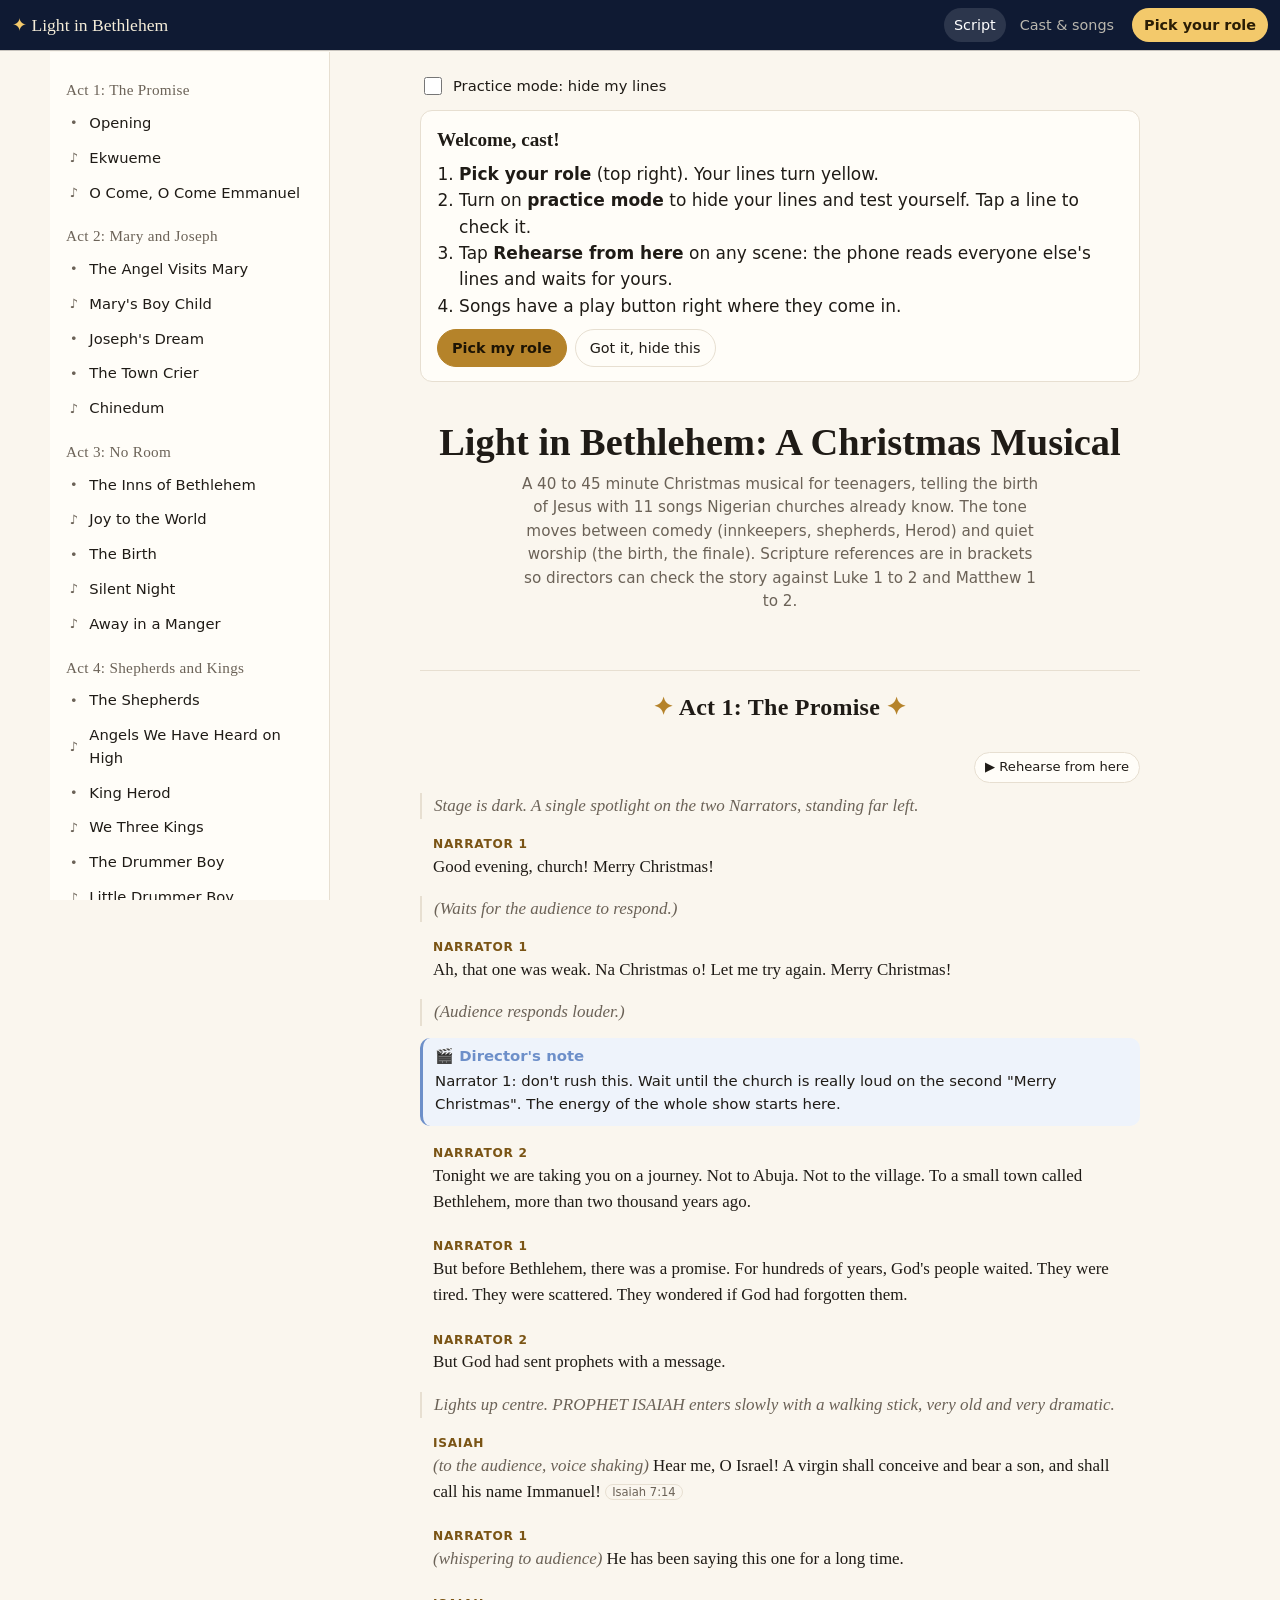
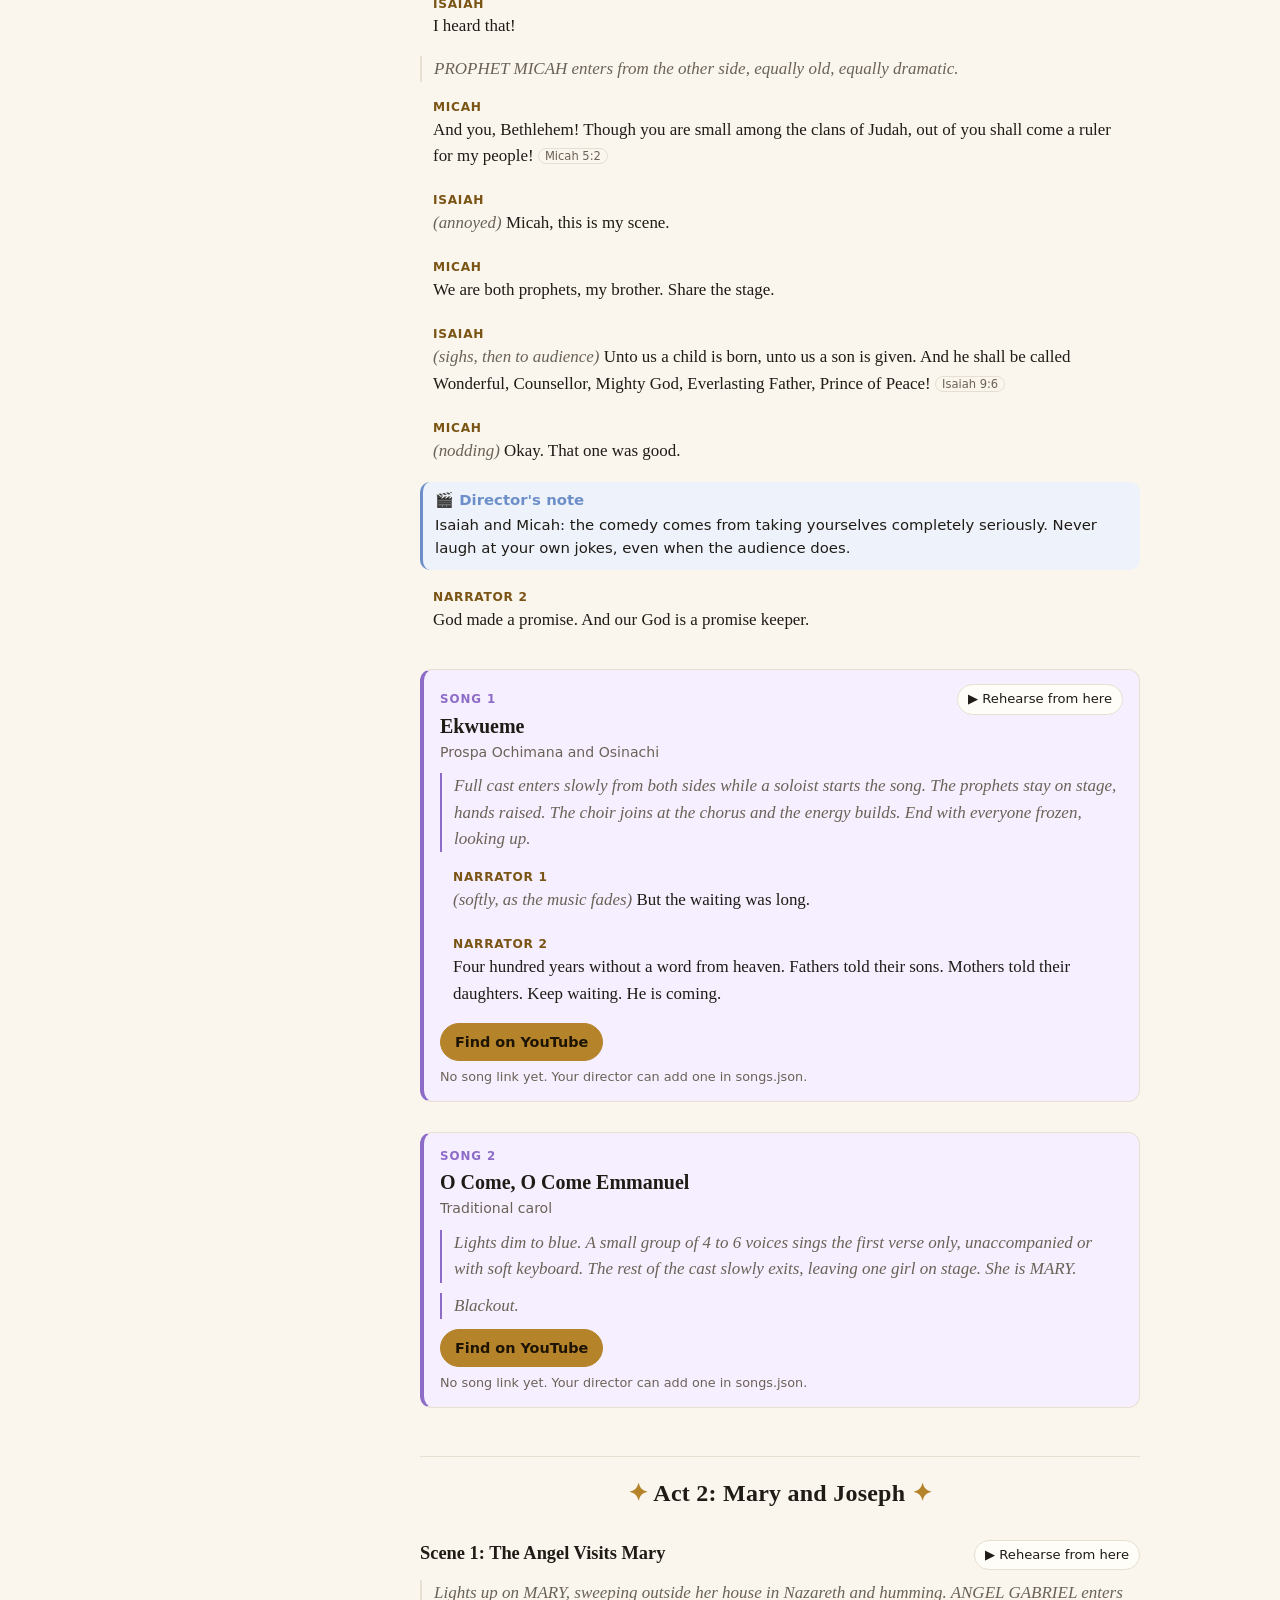
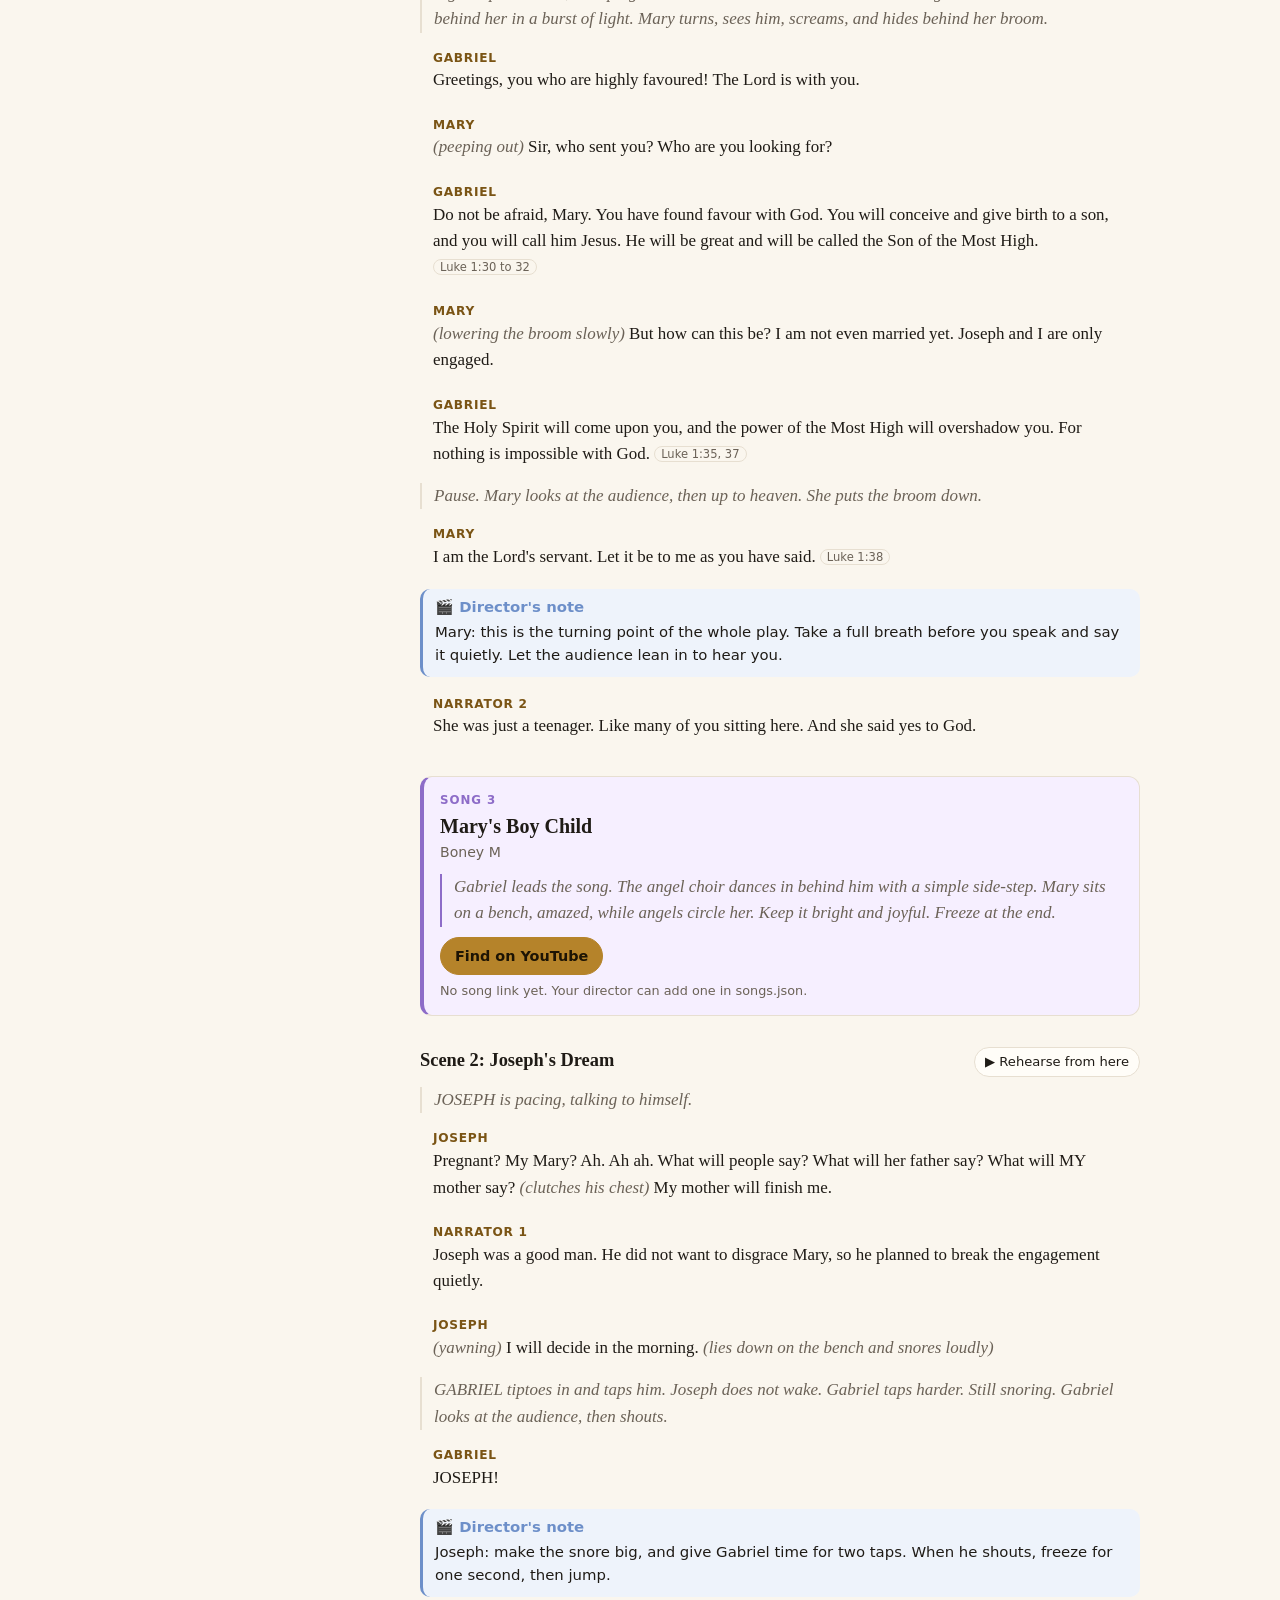
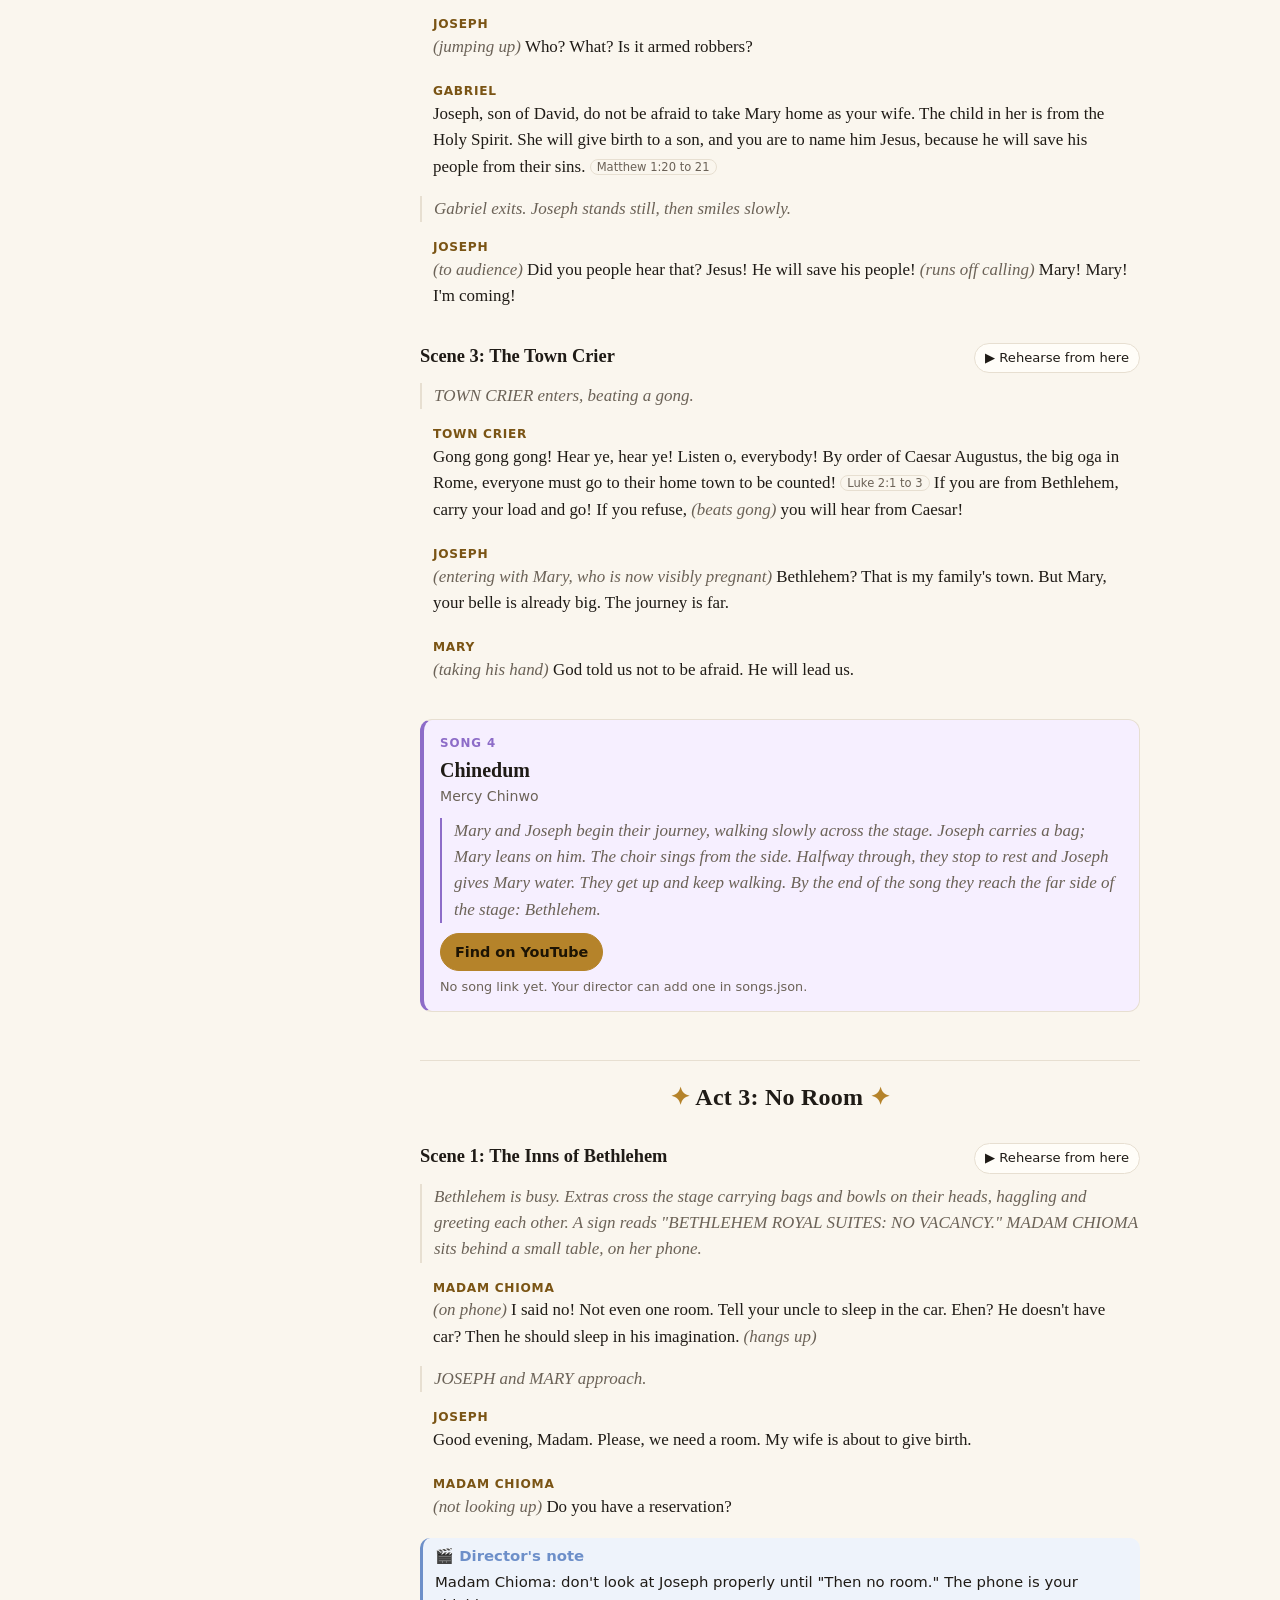
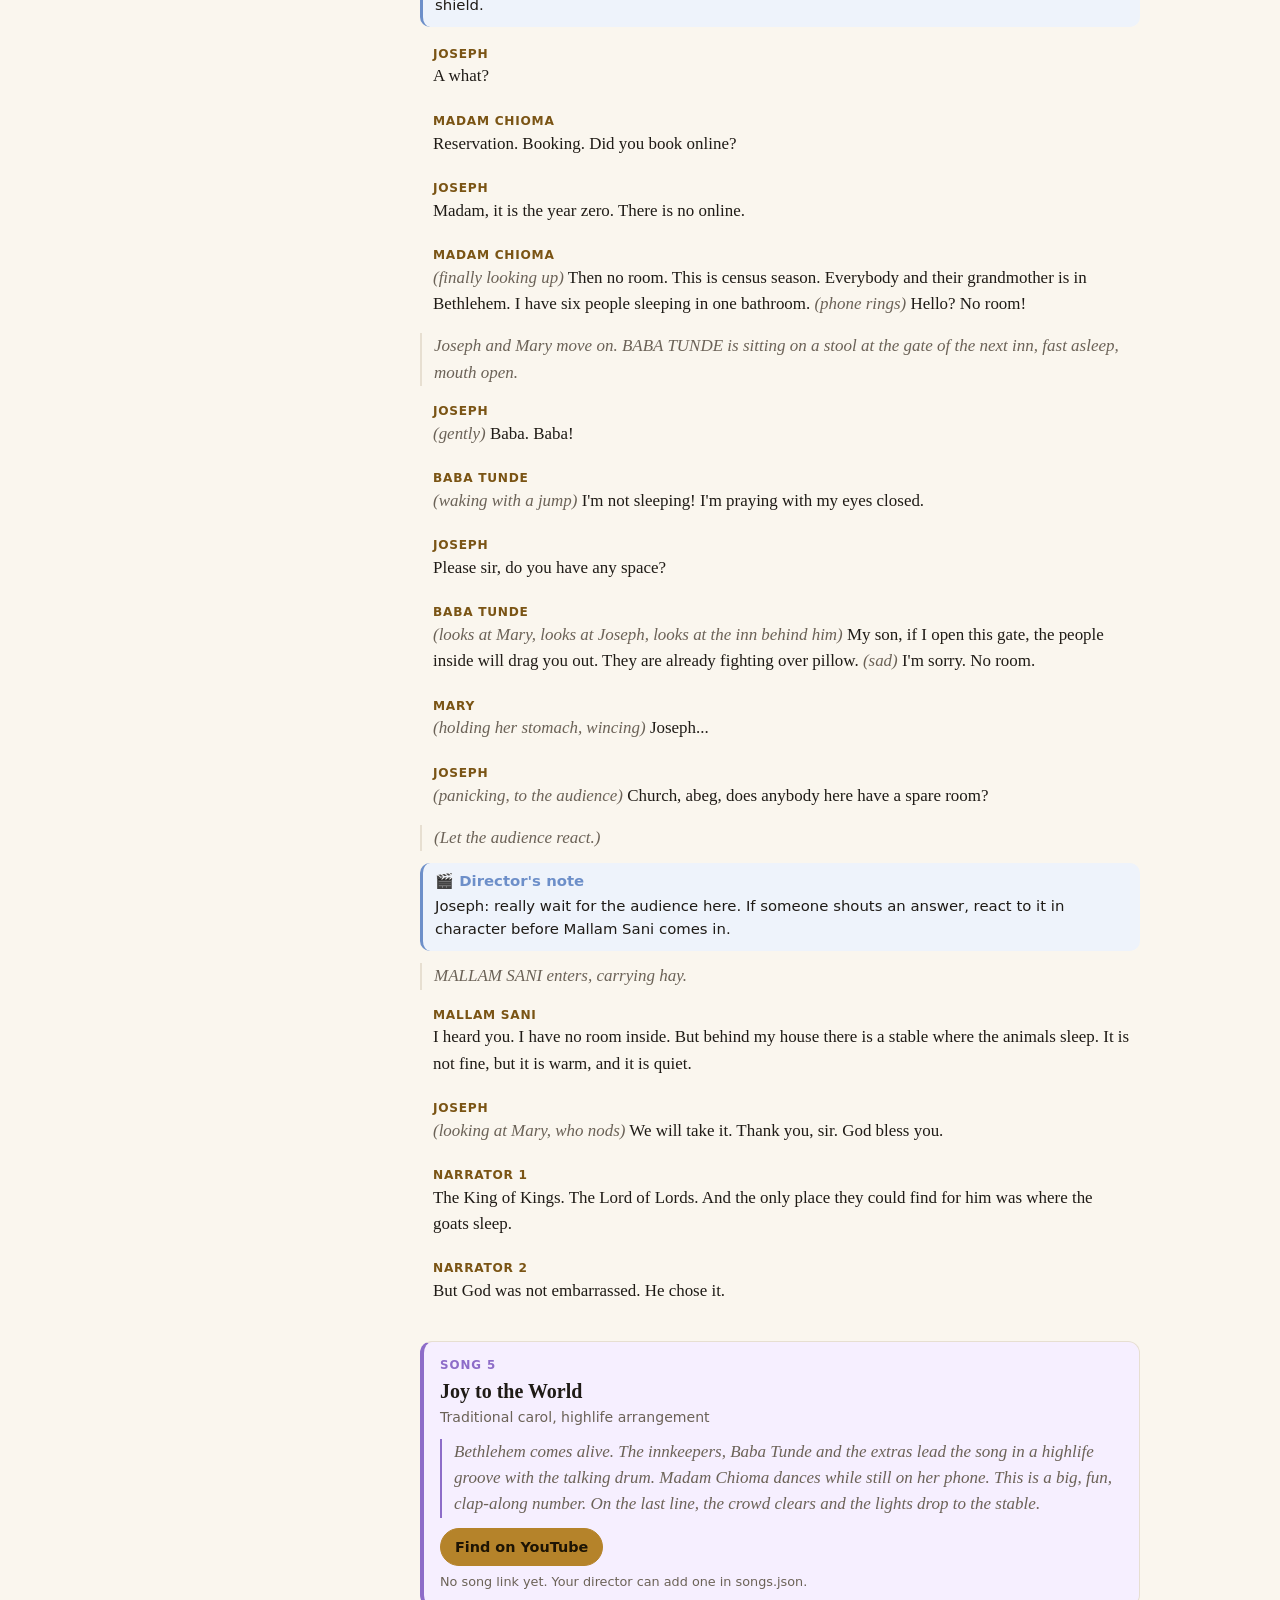
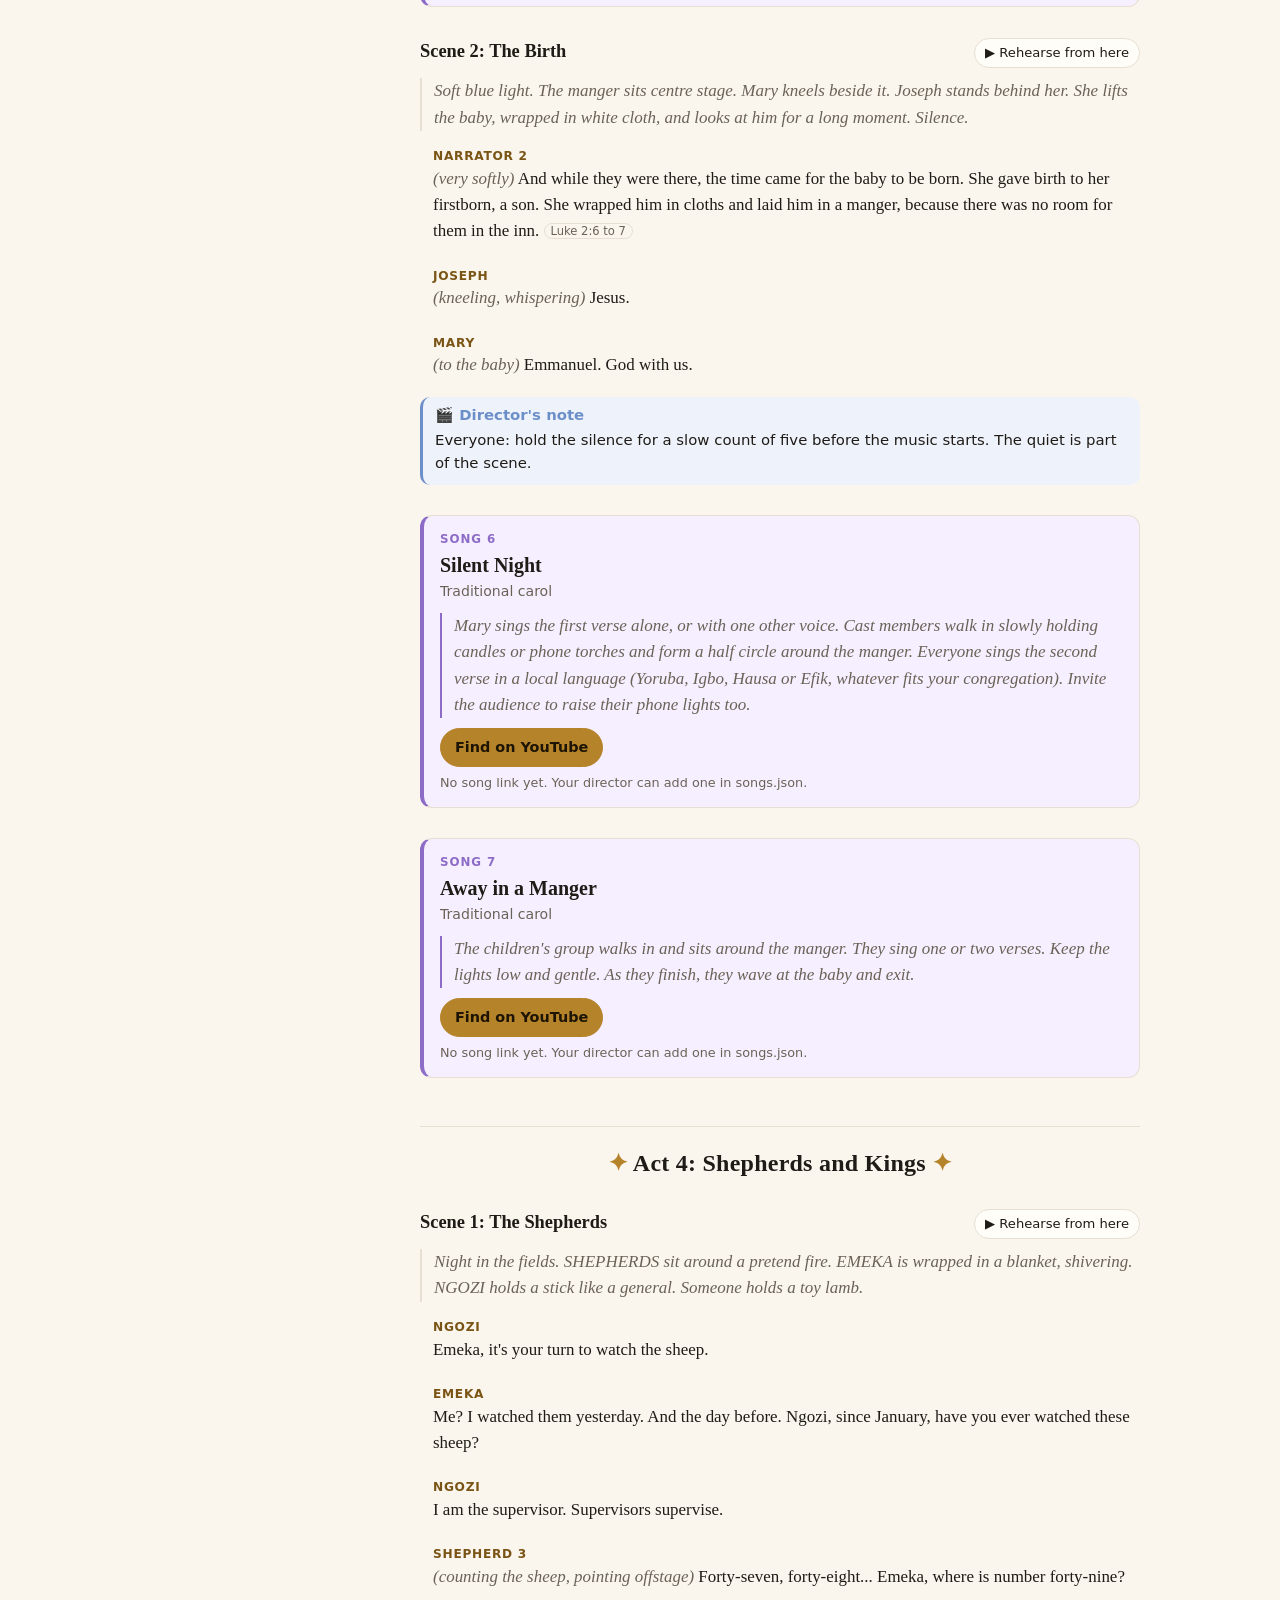
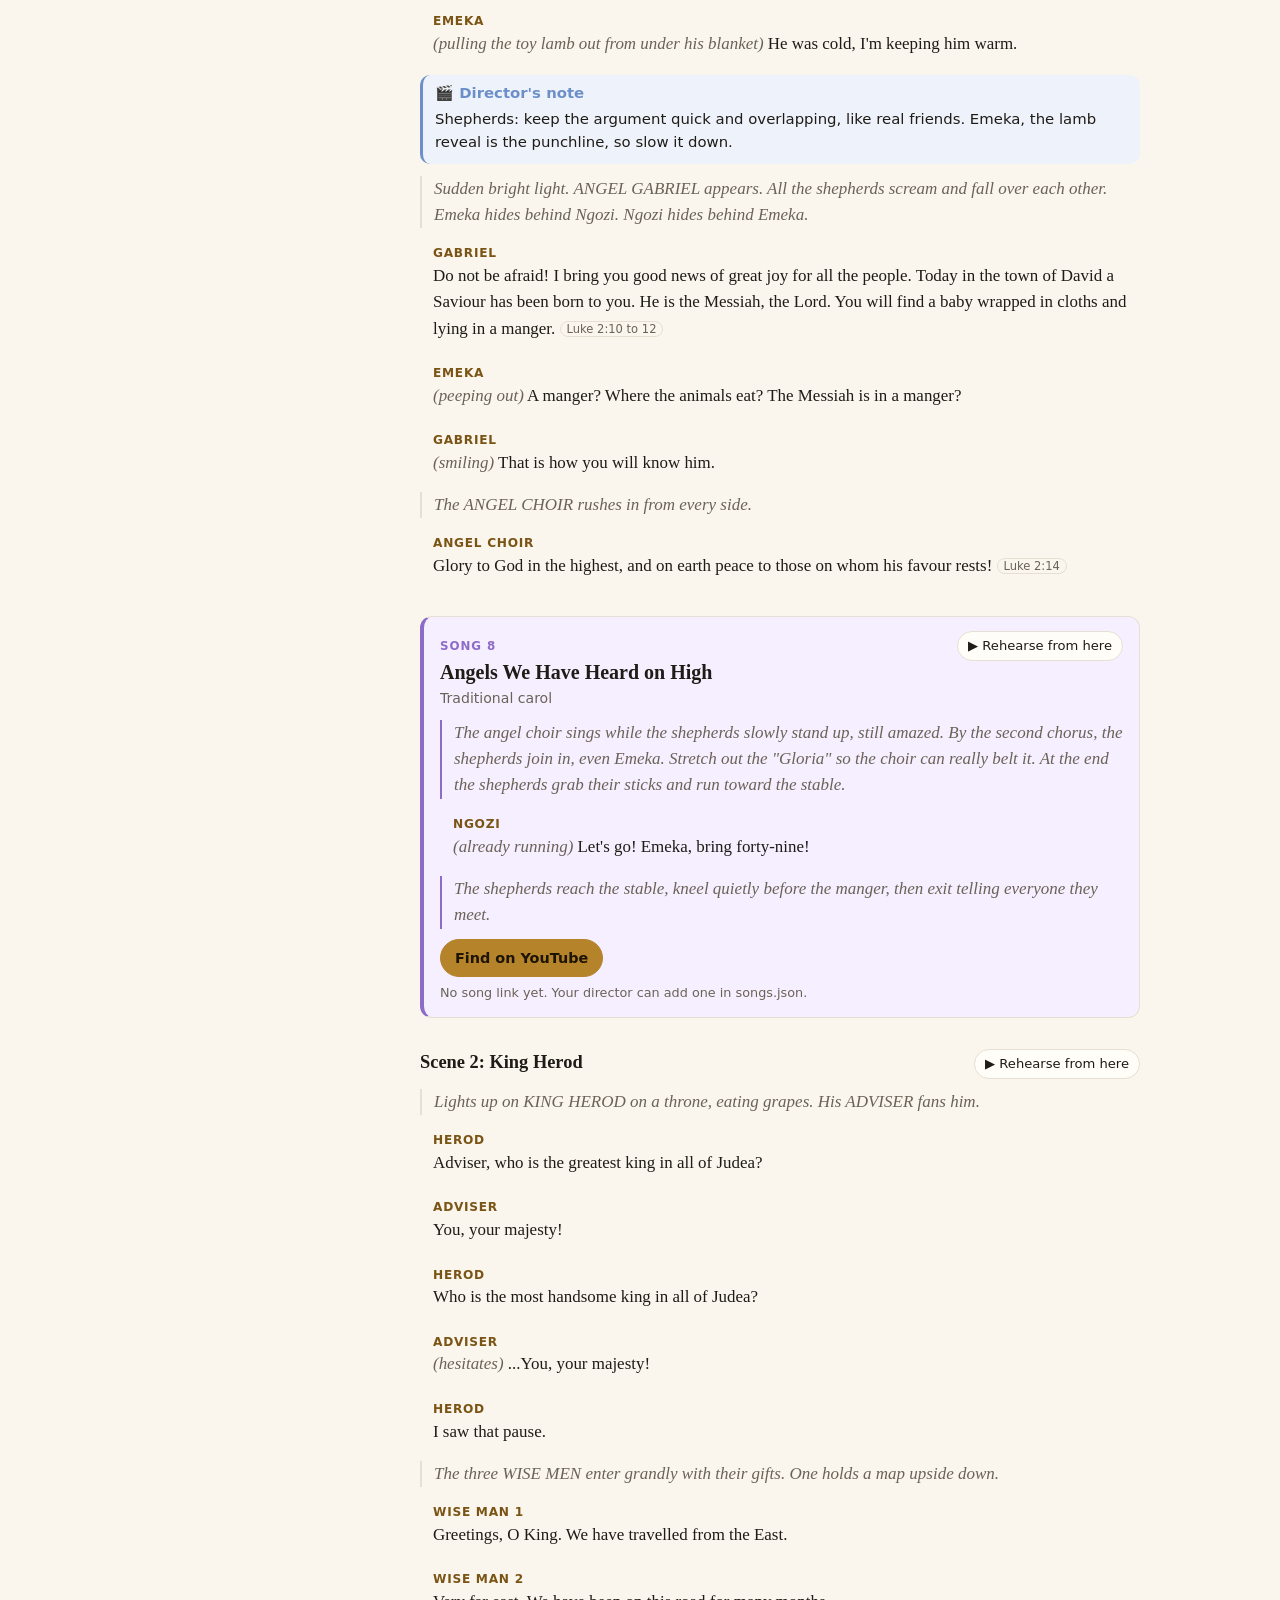
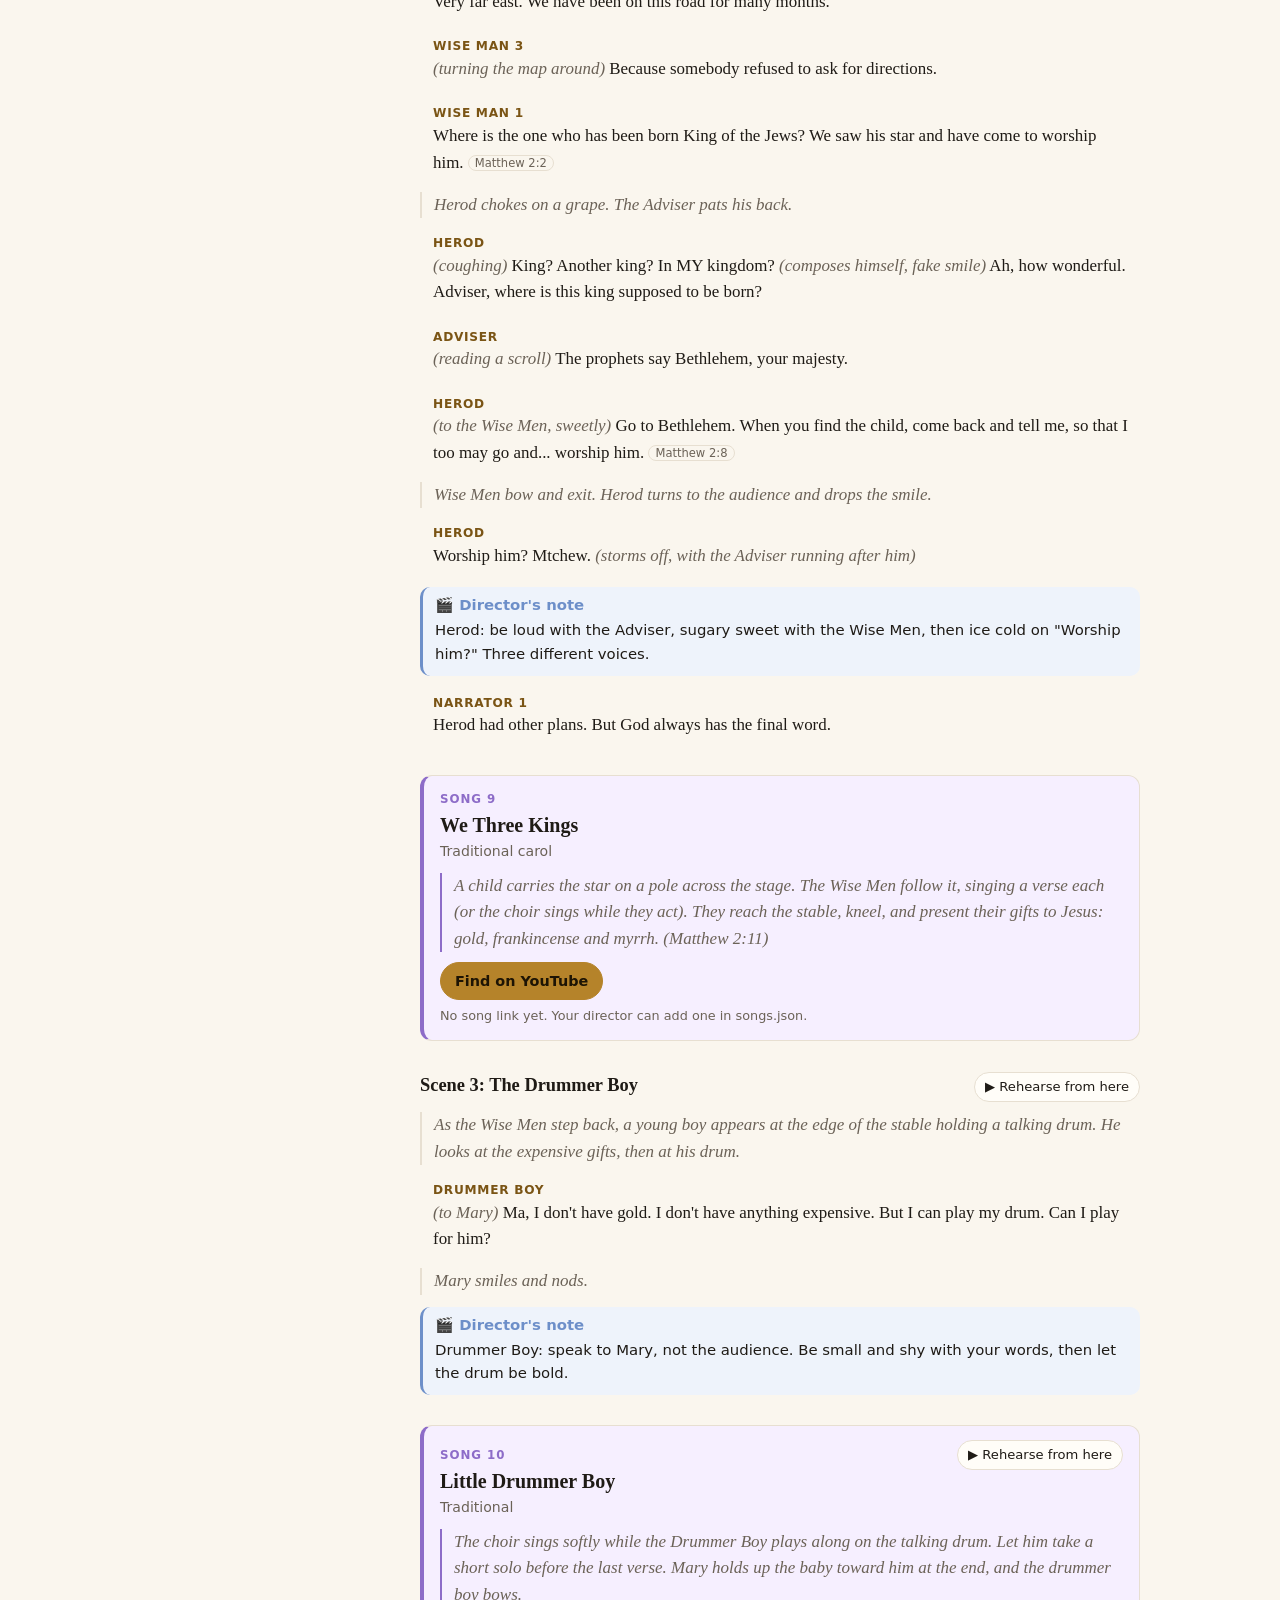
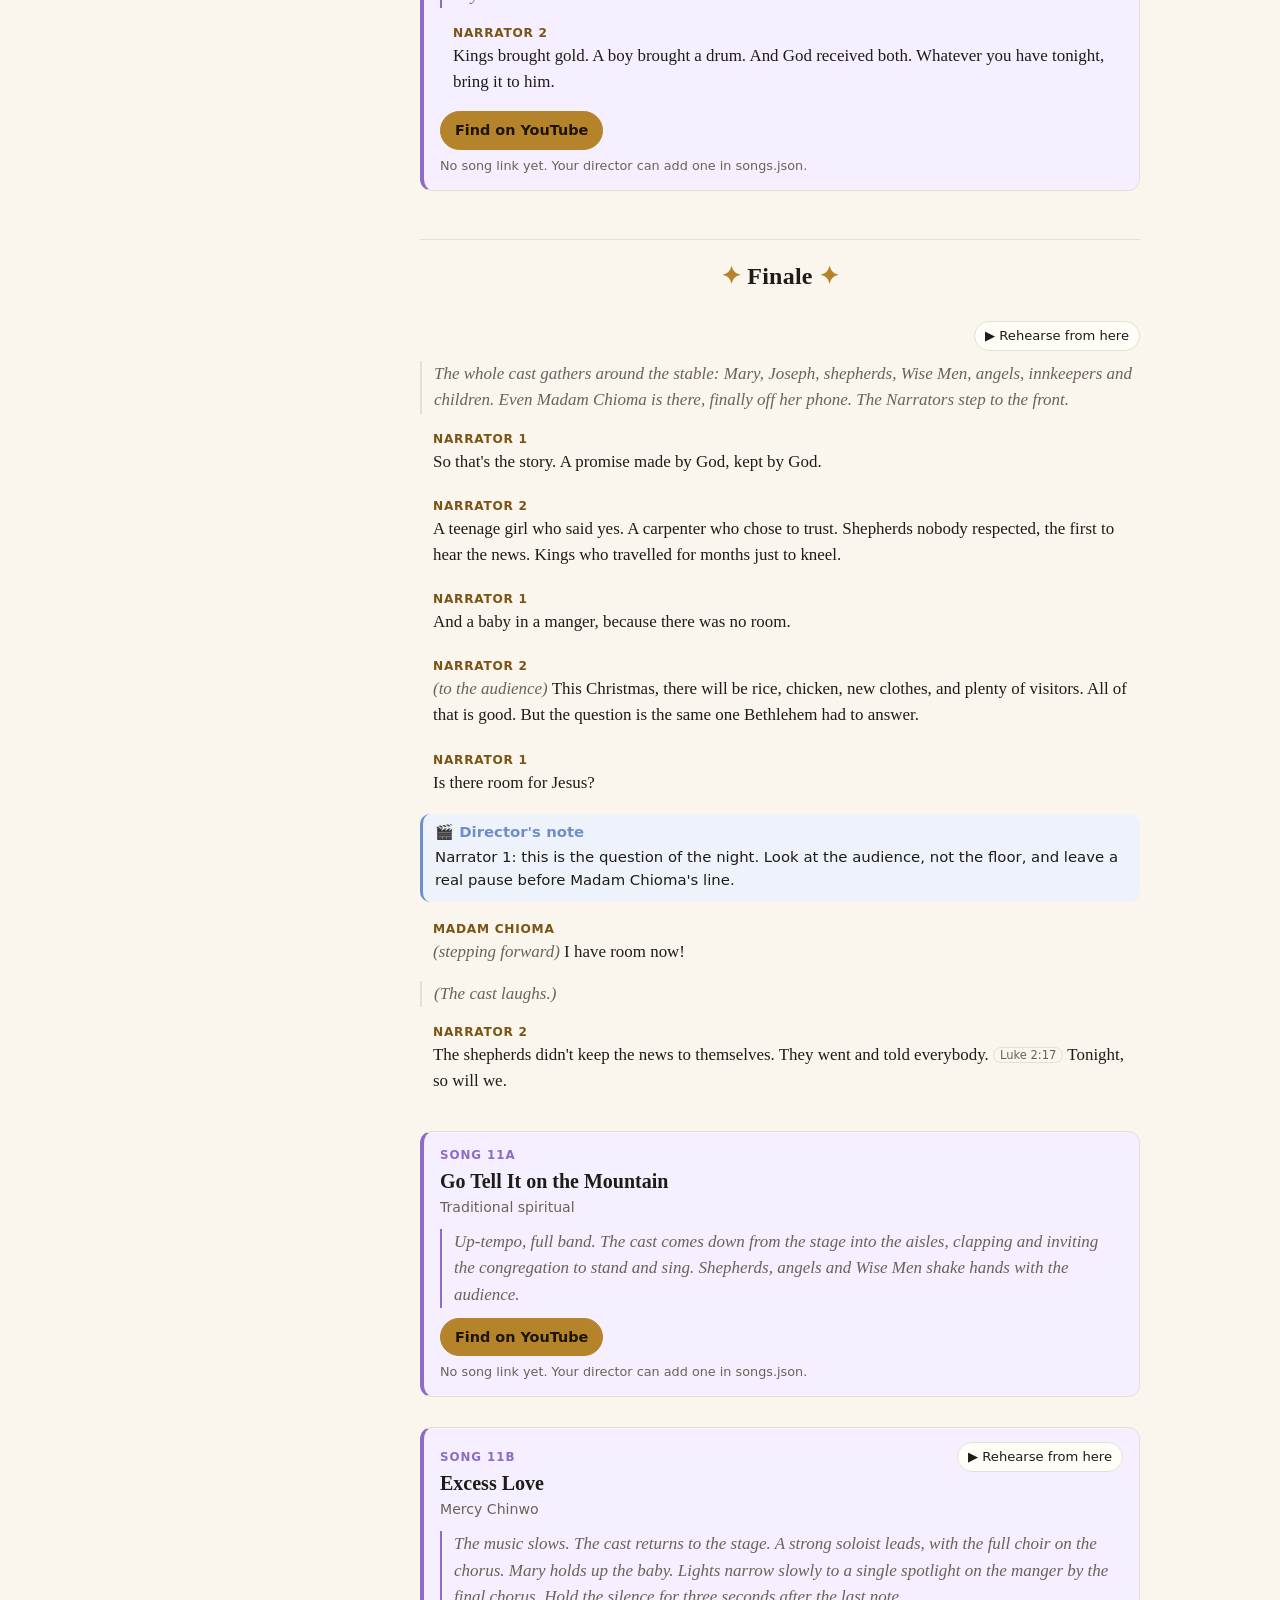
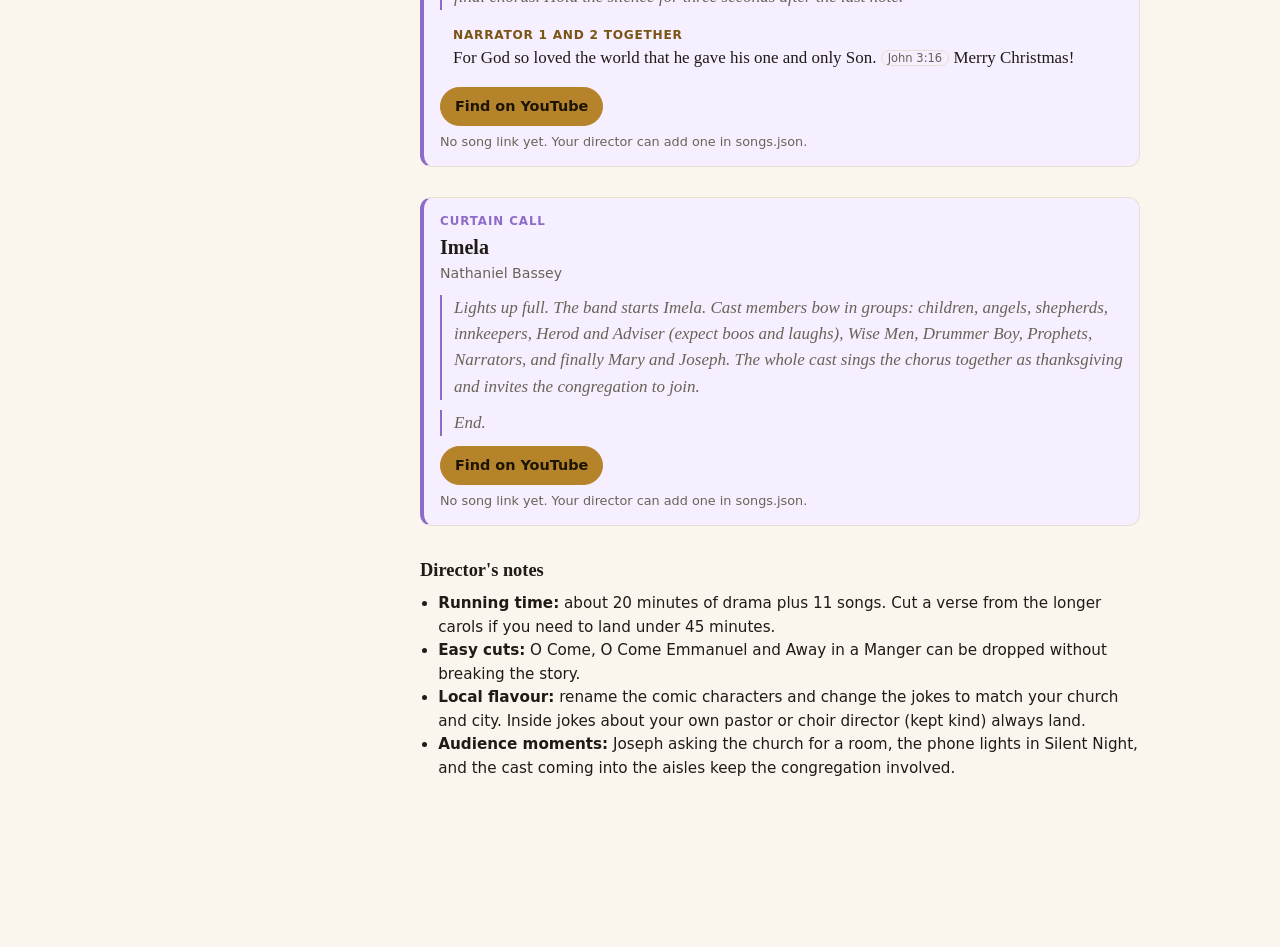
==== light-in-bethlehem/index.html @ 69cd9b86 "Add Light in Bethlehem rehearsal site and GitHub Pages deploy Script viewer built from script.md wit" ====
<!doctype html>
<html lang="en">
<head>
  <meta charset="utf-8">
  <meta name="viewport" content="width=device-width, initial-scale=1">
  <title>Light in Bethlehem</title>
  <meta name="description" content="Script, songs and rehearsal helper for Light in Bethlehem: A Christmas Musical.">
  <meta name="theme-color" content="#0f1a33">
  <link rel="icon" href="data:image/svg+xml,%3Csvg xmlns='http://www.w3.org/2000/svg' viewBox='0 0 100 100'%3E%3Ctext y='.9em' font-size='90'%3E%E2%AD%90%3C/text%3E%3C/svg%3E">
  <link rel="stylesheet" href="style.css">
</head>
<body>
  <header class="topbar">
    <button class="icon-btn" id="navBtn" aria-label="Scenes" aria-controls="nav" aria-expanded="false">
      <svg viewBox="0 0 24 24" width="22" height="22" aria-hidden="true"><path d="M3 6h18M3 12h18M3 18h18" stroke="currentColor" stroke-width="2" stroke-linecap="round"/></svg>
    </button>
    <a class="brand" href="#top"><span class="star" aria-hidden="true">✦</span> <span id="brandTitle">Light in Bethlehem</span></a>
    <nav class="tabs" aria-label="Sections">
      <button class="tab active" data-view="script">Script</button>
      <button class="tab" data-view="info">Cast &amp; songs</button>
    </nav>
    <button class="role-btn" id="roleBtn"><span class="role-label">Pick your role</span></button>
  </header>

  <div class="layout">
    <aside class="nav" id="nav" aria-label="Scenes">
      <div class="nav-inner" id="navList"></div>
    </aside>

    <main id="top">
      <section class="view" id="view-script">
        <div class="toolbar" id="toolbar">
          <label class="switch"><input type="checkbox" id="practiceToggle"> <span>Practice mode: hide my lines</span></label>
        </div>
        <div id="intro"></div>
        <div id="rolePanel"></div>
        <article id="script" class="script"><p class="loading">Loading the script…</p></article>
      </section>
      <section class="view" id="view-info" hidden>
        <article id="info" class="info"></article>
      </section>
    </main>
  </div>

  <div class="rehearse-bar" id="rehearseBar" hidden>
    <div class="rb-status" id="rbStatus" aria-live="polite"></div>
    <div class="rb-controls">
      <label class="rb-speed">Speed
        <select id="rbRate"><option value="0.85">Slow</option><option value="1" selected>Normal</option><option value="1.15">Fast</option></select>
      </label>
      <button class="btn" id="rbPause">Pause</button>
      <button class="btn primary" id="rbNext">Next</button>
      <button class="btn ghost" id="rbStop" aria-label="Stop rehearsing">Stop</button>
    </div>
  </div>

  <dialog id="roleDialog">
    <form method="dialog" class="role-dialog">
      <h2>Who are you playing?</h2>
      <p class="muted">Your lines will be highlighted, and you'll see which scenes you're in. You can change this any time.</p>
      <div id="roleList" class="role-list"></div>
      <div class="dialog-actions">
        <button class="btn ghost" value="none" id="clearRole">Just reading</button>
        <button class="btn" value="cancel">Close</button>
      </div>
    </form>
  </dialog>

  <script src="app.js"></script>
</body>
</html>
---- light-in-bethlehem/style.css ----
:root {
  --bg: #faf6ee;
  --paper: #fffdf8;
  --ink: #1f1b16;
  --muted: #6b6257;
  --line: #e7dfd1;
  --accent: #b5832a;
  --accent-ink: #7a5414;
  --night: #0f1a33;
  --night-ink: #f4ecd8;
  --mine: #fff1c9;
  --mine-edge: #e0a92e;
  --note: #eef3fb;
  --note-edge: #6d8fc9;
  --song: #f6efff;
  --song-edge: #8d6cc8;
  --now: #d9f2e3;
  --radius: 12px;
  --serif: Georgia, "Iowan Old Style", "Times New Roman", serif;
  --sans: system-ui, -apple-system, "Segoe UI", Roboto, sans-serif;
  color-scheme: light;
}
@media (prefers-color-scheme: dark) {
  :root:not([data-theme="light"]) {
    --bg: #0b1222;
    --paper: #121b30;
    --ink: #ece5d6;
    --muted: #a39b8c;
    --line: #26314b;
    --accent: #e3b45a;
    --accent-ink: #f0cd85;
    --night: #070c18;
    --mine: #3a2f14;
    --mine-edge: #d9a33a;
    --note: #17243f;
    --note-edge: #7d9fd8;
    --song: #22193a;
    --song-edge: #a68ae0;
    --now: #12382a;
    color-scheme: dark;
  }
}

* { box-sizing: border-box; }
[hidden] { display: none !important; }
html { scroll-behavior: smooth; scroll-padding-top: 72px; }
body {
  margin: 0;
  background: var(--bg);
  color: var(--ink);
  font-family: var(--sans);
  font-size: 17px;
  line-height: 1.55;
}
button, select, input { font: inherit; color: inherit; }
a { color: var(--accent-ink); }
.muted { color: var(--muted); }

/* Top bar */
.topbar {
  position: sticky; top: 0; z-index: 20;
  display: flex; align-items: center; gap: 8px;
  padding: 8px 12px;
  background: var(--night); color: var(--night-ink);
  box-shadow: 0 1px 0 rgba(0,0,0,.2);
}
.brand { color: inherit; text-decoration: none; font-family: var(--serif); font-size: 1.1rem; white-space: nowrap; overflow: hidden; text-overflow: ellipsis; }
.star { color: #f3c96b; }
.icon-btn { background: none; border: 0; padding: 6px; border-radius: 8px; cursor: pointer; color: inherit; display: grid; place-items: center; }
.icon-btn:hover { background: rgba(255,255,255,.08); }
.tabs { display: flex; gap: 4px; margin-left: auto; }
.tab { background: none; border: 0; color: rgba(244,236,216,.75); padding: 6px 10px; border-radius: 999px; cursor: pointer; font-size: .9rem; white-space: nowrap; }
.tab.active { background: rgba(255,255,255,.12); color: #fff; }
.role-btn { background: #f3c96b; color: #2a1d05; border: 0; border-radius: 999px; padding: 6px 12px; font-weight: 600; font-size: .9rem; cursor: pointer; max-width: 40vw; white-space: nowrap; overflow: hidden; text-overflow: ellipsis; }
@media (max-width: 560px) {
  .brand #brandTitle { display: none; }
  .tab { padding: 6px 8px; font-size: .85rem; }
}

/* Layout */
.layout { display: flex; max-width: 1180px; margin: 0 auto; }
main { flex: 1; min-width: 0; padding: 16px 16px 140px; }
.nav {
  position: fixed; inset: 52px auto 0 0; width: min(320px, 86vw); z-index: 15;
  background: var(--paper); border-right: 1px solid var(--line);
  transform: translateX(-102%); transition: transform .2s ease;
  overflow-y: auto;
}
.nav.open { transform: none; box-shadow: 0 10px 40px rgba(0,0,0,.25); }
@media (min-width: 1000px) {
  #navBtn { display: none; }
  .nav { position: sticky; top: 52px; height: calc(100vh - 52px); transform: none; flex: 0 0 280px; box-shadow: none; }
  main { padding: 24px 32px 140px; }
}
.nav-inner { padding: 12px 8px 40px; }
.nav h3 { font-family: var(--serif); font-size: .95rem; margin: 14px 8px 4px; color: var(--muted); font-weight: normal; letter-spacing: .02em; }
.nav a { display: flex; align-items: center; gap: 8px; padding: 6px 8px; border-radius: 8px; color: var(--ink); text-decoration: none; font-size: .92rem; }
.nav a:hover { background: var(--bg); }
.nav a .kind { font-size: .8rem; width: 1.2em; text-align: center; color: var(--muted); flex: none; }
.nav a .tag { margin-left: auto; font-size: .72rem; padding: 1px 7px; border-radius: 999px; background: var(--mine); color: var(--accent-ink); flex: none; }
.nav a .tag.done { background: var(--now); color: inherit; }

/* Toolbar, intro, role panel */
.toolbar { display: flex; flex-wrap: wrap; gap: 12px; align-items: center; margin: 0 auto 12px; max-width: 720px; }
.switch { display: inline-flex; align-items: center; gap: 8px; font-size: .92rem; cursor: pointer; }
.switch input { width: 18px; height: 18px; accent-color: var(--accent); }
.card { background: var(--paper); border: 1px solid var(--line); border-radius: var(--radius); padding: 14px 16px; margin: 0 auto 16px; max-width: 720px; }
.card h2 { font-family: var(--serif); font-size: 1.2rem; margin: 0 0 6px; }
.card ol { margin: 6px 0 4px; padding-left: 1.3em; }
.card .row { display: flex; gap: 8px; flex-wrap: wrap; margin-top: 10px; }
.chips { display: flex; flex-wrap: wrap; gap: 6px; margin-top: 10px; }
.chip { font-size: .82rem; padding: 4px 10px; border-radius: 999px; border: 1px solid var(--line); background: var(--bg); color: var(--ink); text-decoration: none; }
.chip.done { background: var(--now); }
.chip.song { border-color: var(--song-edge); }
.stats { display: flex; gap: 18px; flex-wrap: wrap; margin-top: 4px; font-size: .92rem; }
.stats b { font-size: 1.25rem; font-family: var(--serif); display: block; line-height: 1.1; }
.progress { height: 6px; border-radius: 99px; background: var(--line); overflow: hidden; margin-top: 10px; }
.progress span { display: block; height: 100%; background: var(--accent); }

.btn { text-decoration: none; display: inline-block; border: 1px solid var(--line); background: var(--paper); border-radius: 999px; padding: 7px 14px; cursor: pointer; font-size: .9rem; }
.btn:hover { border-color: var(--accent); }
.btn.primary { background: var(--accent); border-color: var(--accent); color: #1d1404; font-weight: 600; }
.btn.ghost { background: transparent; }
.btn.small { padding: 4px 10px; font-size: .82rem; }

/* Script */
.script { max-width: 720px; margin: 0 auto; font-family: var(--serif); }
.loading { color: var(--muted); }
.title-block { text-align: center; padding: 22px 0 8px; }
.title-block h1 { font-size: clamp(1.7rem, 5vw, 2.4rem); margin: 0; line-height: 1.15; }
.title-block p { color: var(--muted); font-family: var(--sans); font-size: .95rem; margin: 8px auto 0; max-width: 34em; }
.act-title { text-align: center; font-size: 1.5rem; margin: 48px 0 8px; padding-top: 18px; border-top: 1px solid var(--line); letter-spacing: .01em; }
.act-title::before { content: "✦ "; color: var(--accent); }
.act-title::after { content: " ✦"; color: var(--accent); }
.section { margin: 26px 0; scroll-margin-top: 70px; }
.section-head { display: flex; align-items: baseline; justify-content: space-between; gap: 10px; flex-wrap: wrap; }
.section-head h3 { font-size: 1.15rem; margin: 0; }
.section-tools { display: flex; gap: 6px; align-items: center; font-family: var(--sans); }
.learned { display: inline-flex; align-items: center; gap: 6px; font-size: .82rem; color: var(--muted); cursor: pointer; }
.learned input { accent-color: var(--accent); width: 16px; height: 16px; }
.section.featured .section-head h3::after { content: "You're in this"; font-family: var(--sans); font-size: .7rem; font-weight: 600; margin-left: 8px; padding: 2px 8px; border-radius: 999px; background: var(--mine); color: var(--accent-ink); vertical-align: middle; }

.direction { font-style: italic; color: var(--muted); margin: 10px 0; padding-left: 12px; border-left: 2px solid var(--line); }
.para { margin: 10px 0; }
.line { display: grid; grid-template-columns: 1fr; margin: 10px 0; padding: 6px 10px; border-radius: 10px; border-left: 3px solid transparent; transition: background .2s; }
.line .who { font-family: var(--sans); font-size: .76rem; font-weight: 700; letter-spacing: .06em; color: var(--accent-ink); }
.line .txt { font-size: 1.06rem; }
.line.mine { background: var(--mine); border-left-color: var(--mine-edge); }
.line.mine .who::after { content: " · you"; font-weight: 600; letter-spacing: 0; text-transform: none; }
em.paren { color: var(--muted); }
.ref { font-family: var(--sans); font-style: normal; font-size: .72rem; color: var(--muted); border: 1px solid var(--line); border-radius: 999px; padding: 0 6px; white-space: nowrap; vertical-align: 1px; }
.now { background: var(--now) !important; box-shadow: 0 0 0 2px var(--now); }

body.practice .line.mine:not(.revealed) .txt { filter: blur(7px); user-select: none; cursor: pointer; }
body.practice .line.mine:not(.revealed) .who::after { content: " · you (tap to check)"; }

details.note { margin: 12px 0; background: var(--note); border-left: 3px solid var(--note-edge); border-radius: 10px; font-family: var(--sans); font-size: .93rem; }
details.note summary { cursor: pointer; padding: 7px 12px; font-weight: 600; color: var(--note-edge); list-style: none; }
details.note summary::-webkit-details-marker { display: none; }
details.note summary::before { content: "🎬 "; }
details.note[open] summary { padding-bottom: 2px; }
details.note p { margin: 0; padding: 0 12px 10px; }

.song-card { background: var(--song); border: 1px solid var(--line); border-left: 4px solid var(--song-edge); border-radius: var(--radius); padding: 14px 16px; margin: 30px 0; }
.song-card .eyebrow { font-family: var(--sans); font-size: .74rem; letter-spacing: .08em; text-transform: uppercase; color: var(--song-edge); font-weight: 700; }
.song-card h3 { margin: 2px 0 0; font-size: 1.25rem; }
.song-card .artist { font-family: var(--sans); color: var(--muted); font-size: .88rem; }
.song-card .direction { border-left-color: var(--song-edge); }
.player { margin-top: 10px; font-family: var(--sans); }
.player .frame { width: 100%; max-width: 420px; aspect-ratio: 16 / 9; min-height: 200px; border-radius: 10px; overflow: hidden; background: #000; margin-bottom: 8px; }
.player .frame iframe, .player .frame > div { width: 100%; height: 100%; display: block; }
.player .controls { display: flex; gap: 8px; flex-wrap: wrap; align-items: center; }
.player .hint { font-size: .8rem; color: var(--muted); margin: 6px 0 0; }
.player .range { font-size: .8rem; color: var(--muted); }

.list { margin: 8px 0; padding-left: 1.2em; font-family: var(--sans); font-size: .95rem; }

/* Info view */
.info { max-width: 760px; margin: 0 auto; }
.info h2 { font-family: var(--serif); font-size: 1.5rem; margin: 26px 0 8px; }
.info h3 { font-family: var(--serif); font-size: 1.2rem; margin: 24px 0 8px; }
.table-wrap { overflow-x: auto; border: 1px solid var(--line); border-radius: var(--radius); background: var(--paper); }
table { border-collapse: collapse; width: 100%; font-size: .92rem; }
th, td { text-align: left; padding: 8px 10px; border-bottom: 1px solid var(--line); vertical-align: top; }
tr:last-child td { border-bottom: 0; }
th { font-size: .8rem; text-transform: uppercase; letter-spacing: .05em; color: var(--muted); }
.ok { color: #2f8a57; font-weight: 600; }
.missing { color: var(--muted); }

/* Rehearse bar */
.rehearse-bar {
  position: fixed; left: 0; right: 0; bottom: 0; z-index: 25;
  background: var(--night); color: var(--night-ink);
  padding: 10px 16px calc(10px + env(safe-area-inset-bottom));
  display: flex; flex-wrap: wrap; gap: 8px 16px; align-items: center; justify-content: space-between;
  box-shadow: 0 -6px 24px rgba(0,0,0,.25);
}
.rb-status { font-size: .95rem; flex: 1 1 260px; }
.rb-status b { color: #f3c96b; }
.rb-controls { display: flex; gap: 8px; align-items: center; flex-wrap: wrap; }
.rehearse-bar .btn { background: rgba(255,255,255,.08); border-color: rgba(255,255,255,.2); color: inherit; }
.rehearse-bar .btn.primary { background: #f3c96b; color: #2a1d05; border-color: #f3c96b; }
.rb-speed { font-size: .82rem; display: inline-flex; gap: 6px; align-items: center; }
.rb-speed select { background: rgba(255,255,255,.08); border: 1px solid rgba(255,255,255,.2); border-radius: 8px; padding: 4px; color: inherit; }
.rb-speed option { color: #000; }

/* Role dialog */
dialog { border: 0; border-radius: 16px; padding: 0; width: min(560px, calc(100vw - 24px)); background: var(--paper); color: var(--ink); }
dialog::backdrop { background: rgba(5,10,20,.55); }
.role-dialog { padding: 18px 18px 14px; max-height: 85vh; overflow-y: auto; }
.role-dialog h2 { font-family: var(--serif); margin: 0 0 4px; }
.role-dialog p { margin: 0 0 12px; font-size: .92rem; }
.role-list { display: grid; grid-template-columns: repeat(auto-fill, minmax(150px, 1fr)); gap: 8px; }
.role-list button { text-align: left; border: 1px solid var(--line); background: var(--bg); border-radius: 10px; padding: 8px 10px; cursor: pointer; }
.role-list button:hover, .role-list button.current { border-color: var(--accent); }
.role-list button.current { background: var(--mine); }
.role-list small { display: block; color: var(--muted); font-size: .76rem; }
.dialog-actions { display: flex; justify-content: flex-end; gap: 8px; margin-top: 14px; }

@media print {
  .topbar, .nav, .toolbar, #intro, #rolePanel, .rehearse-bar, .section-tools, .player { display: none !important; }
  main { padding: 0; }
  details.note { break-inside: avoid; }
}
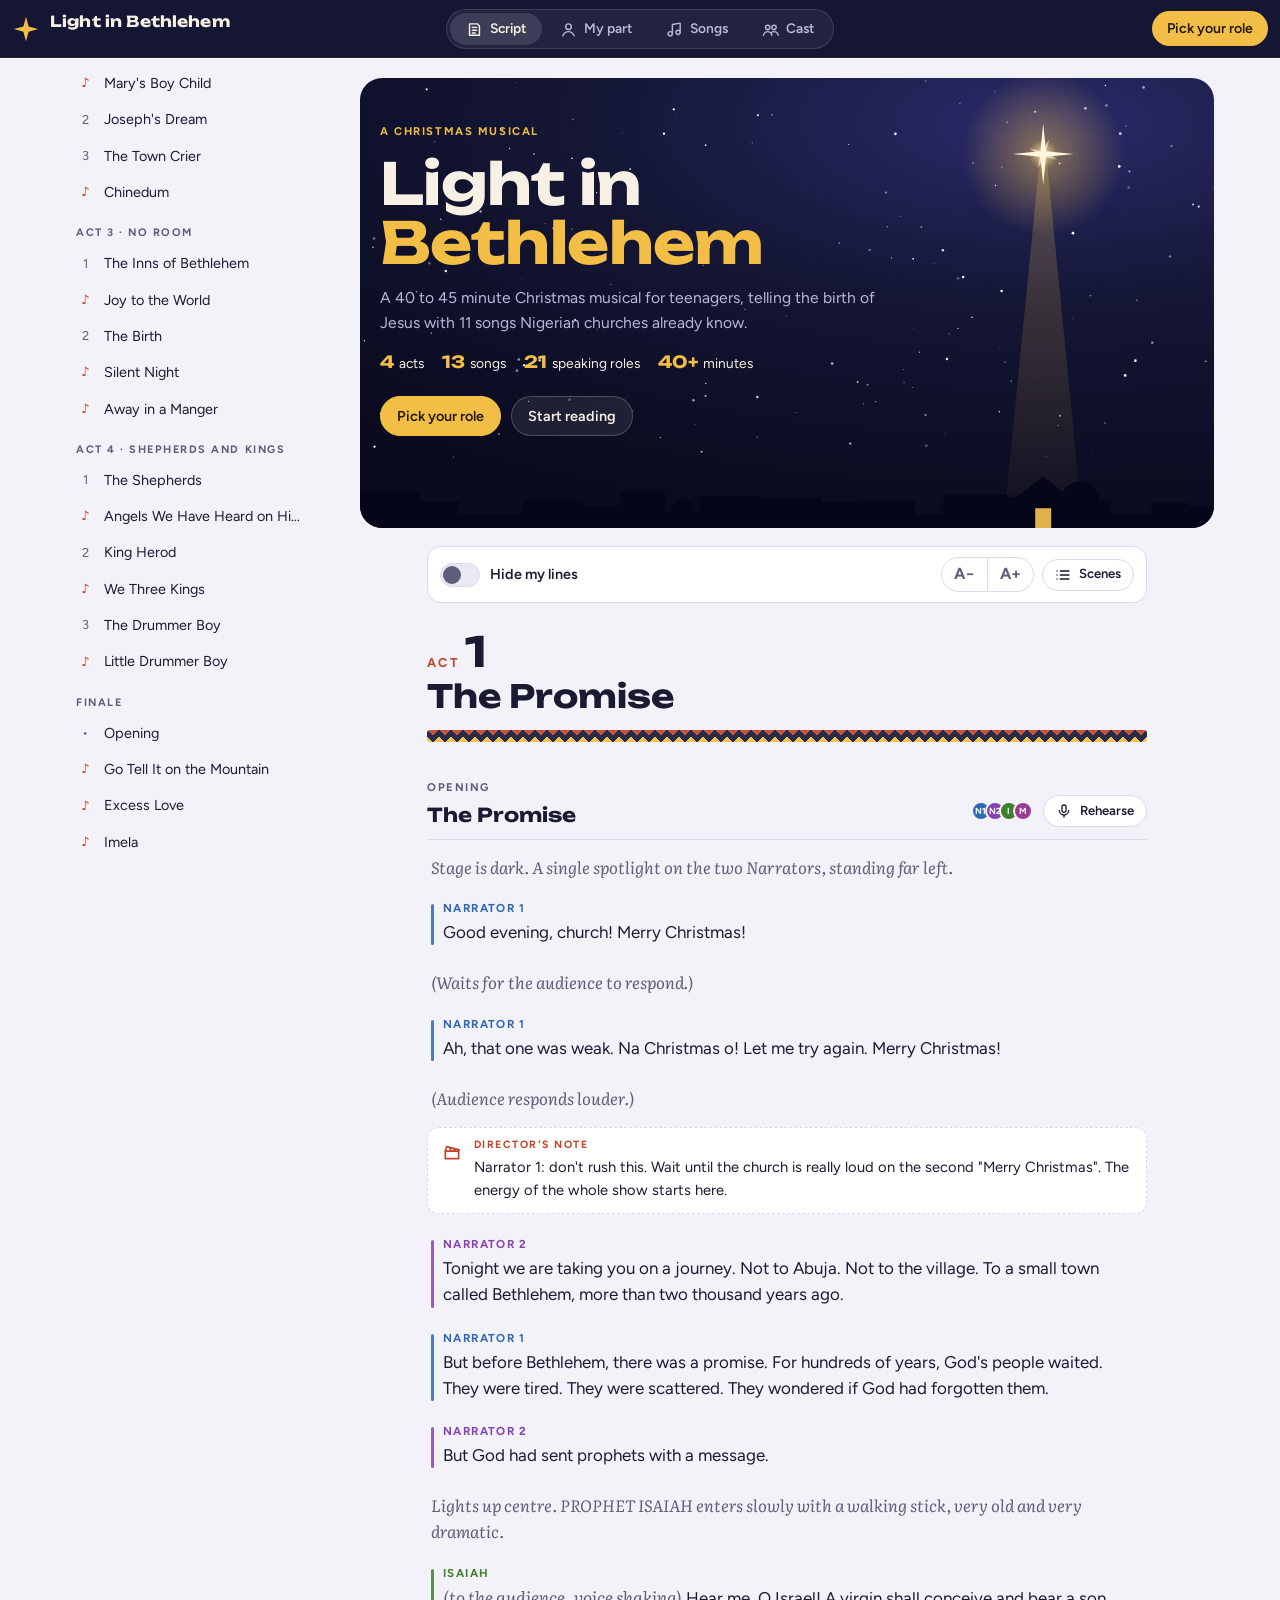
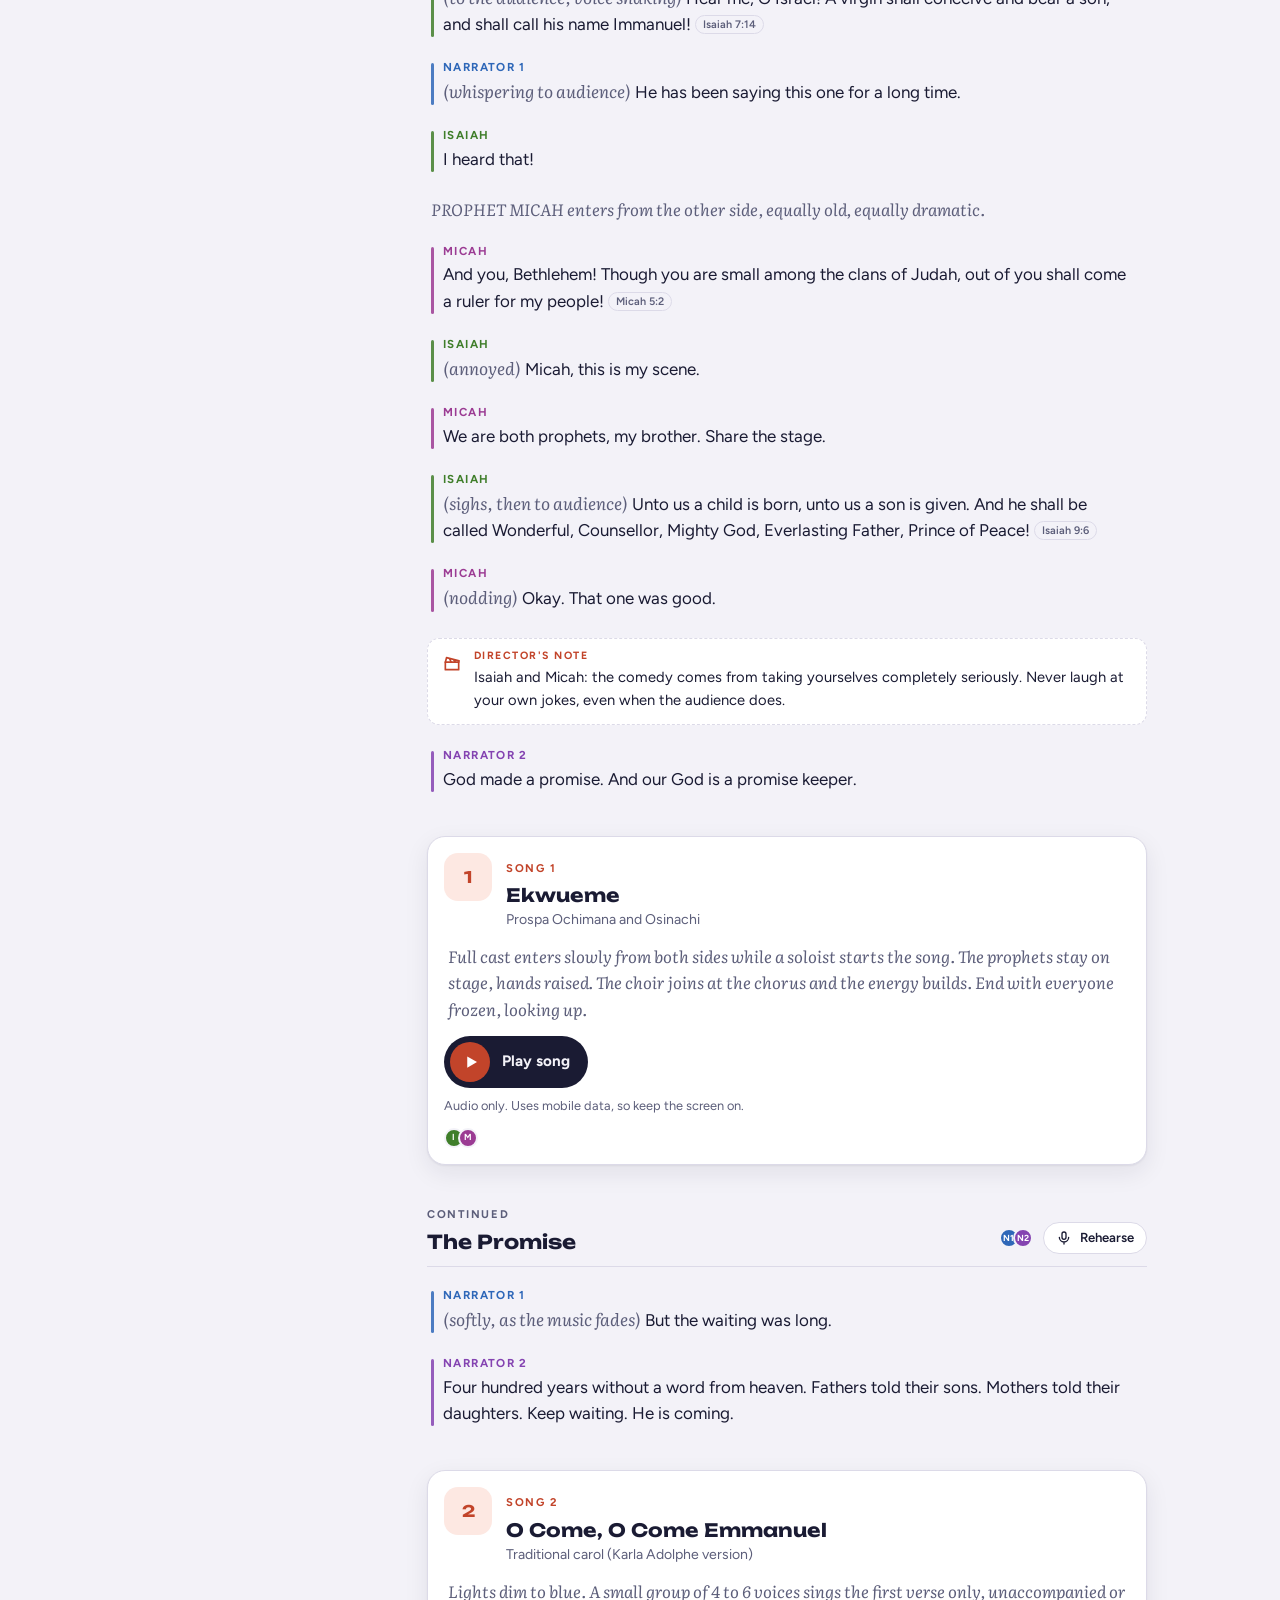
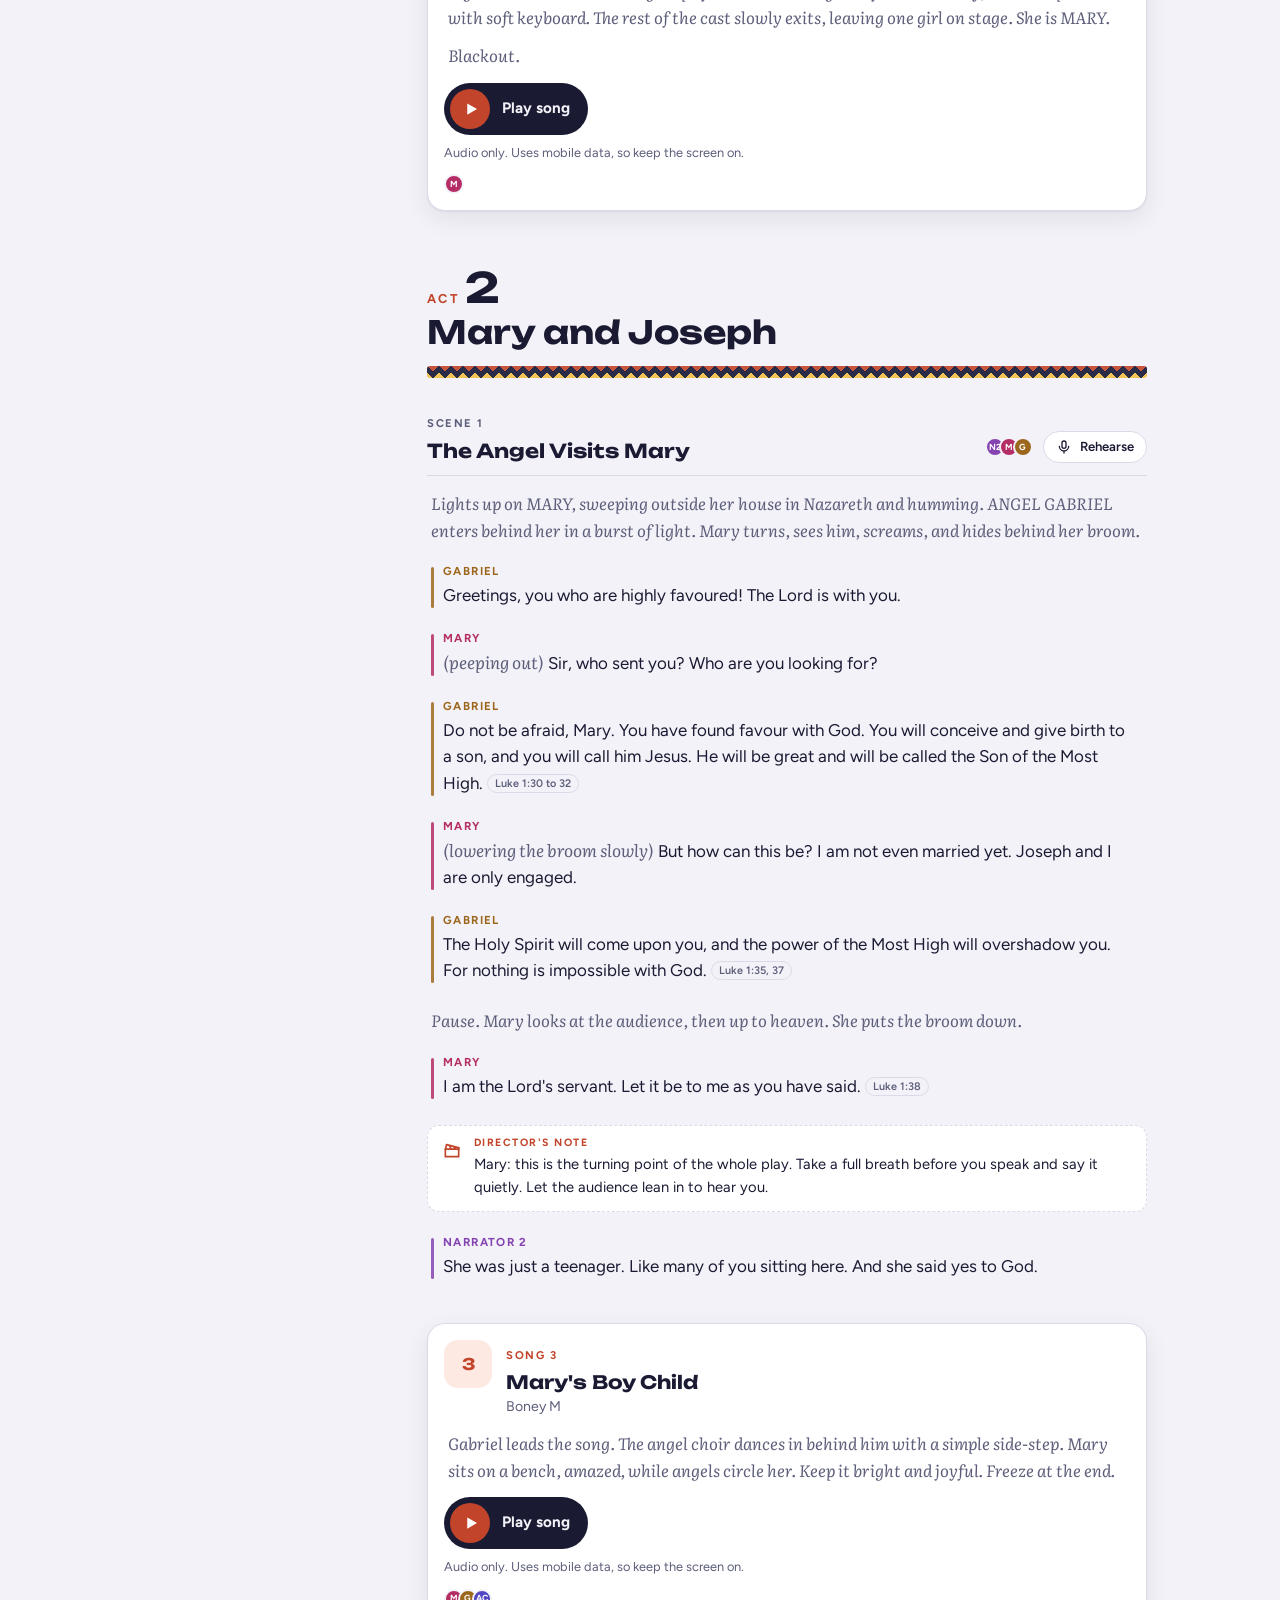
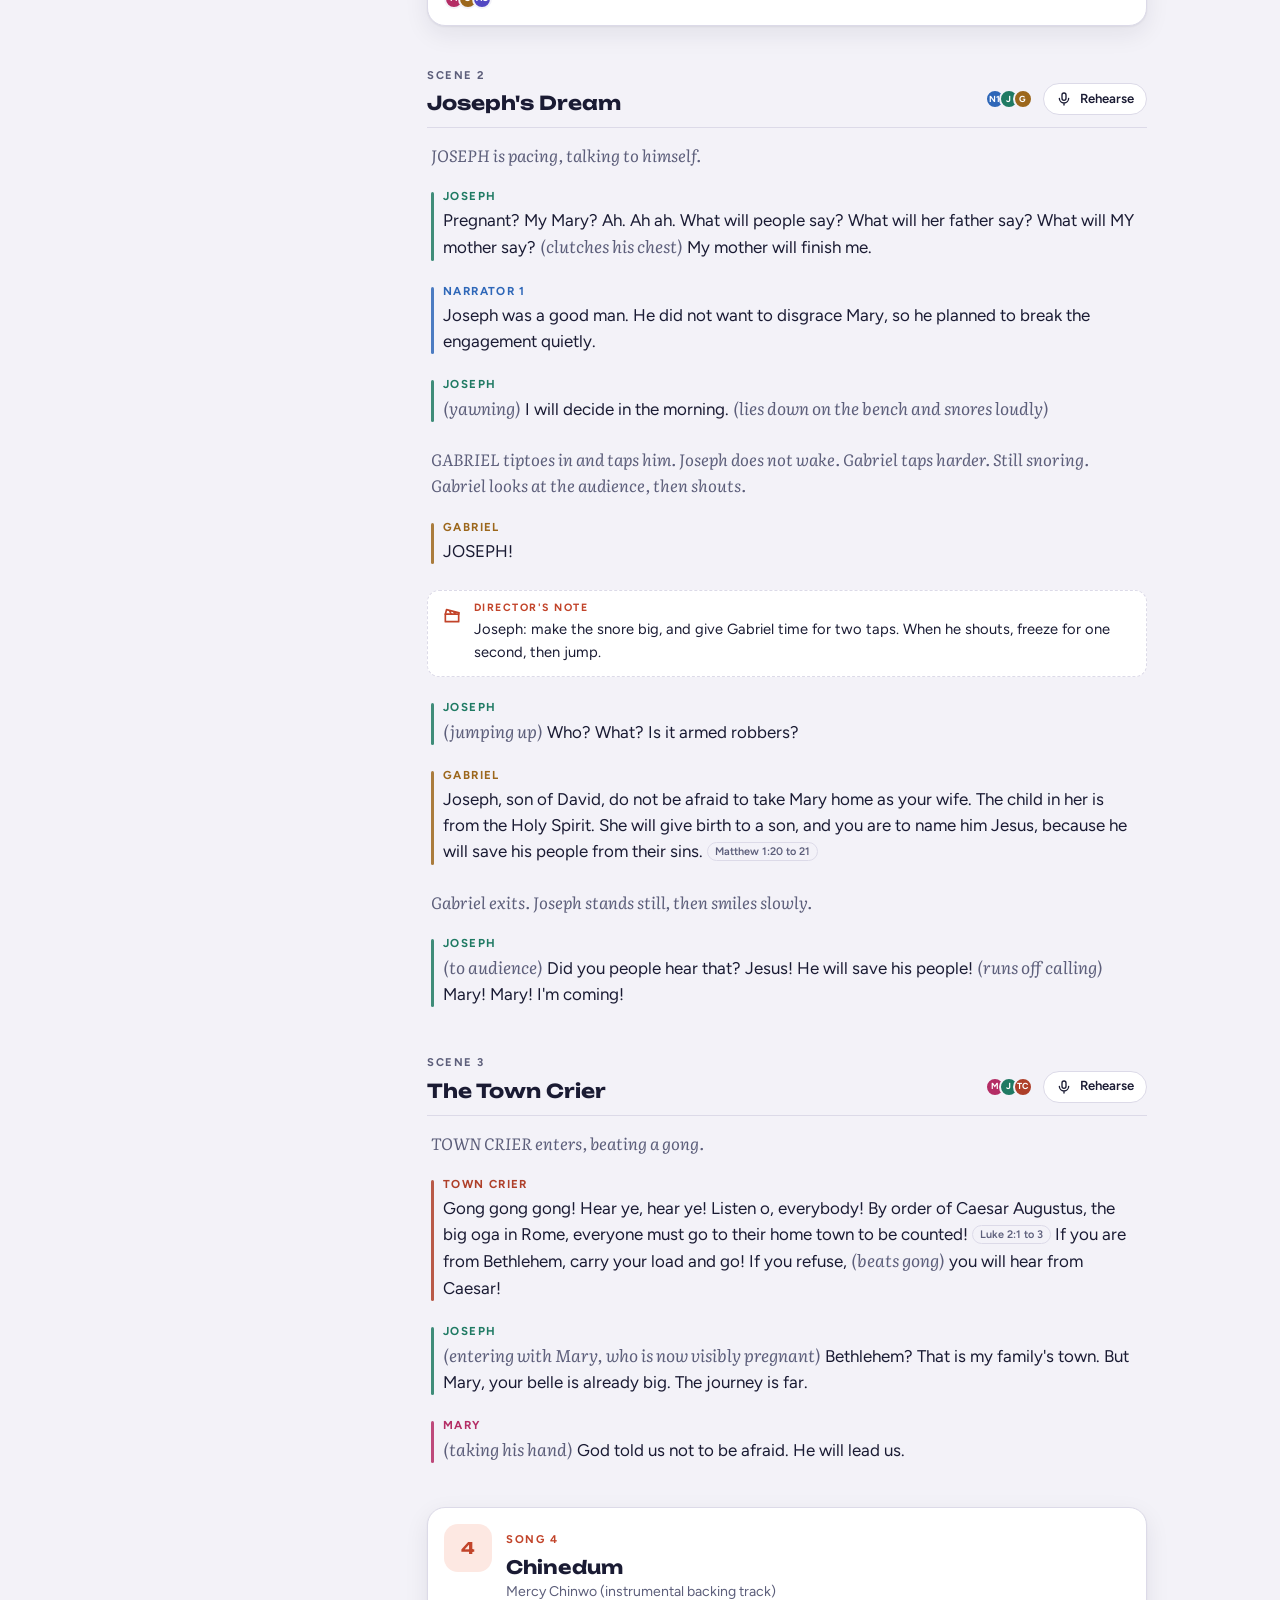
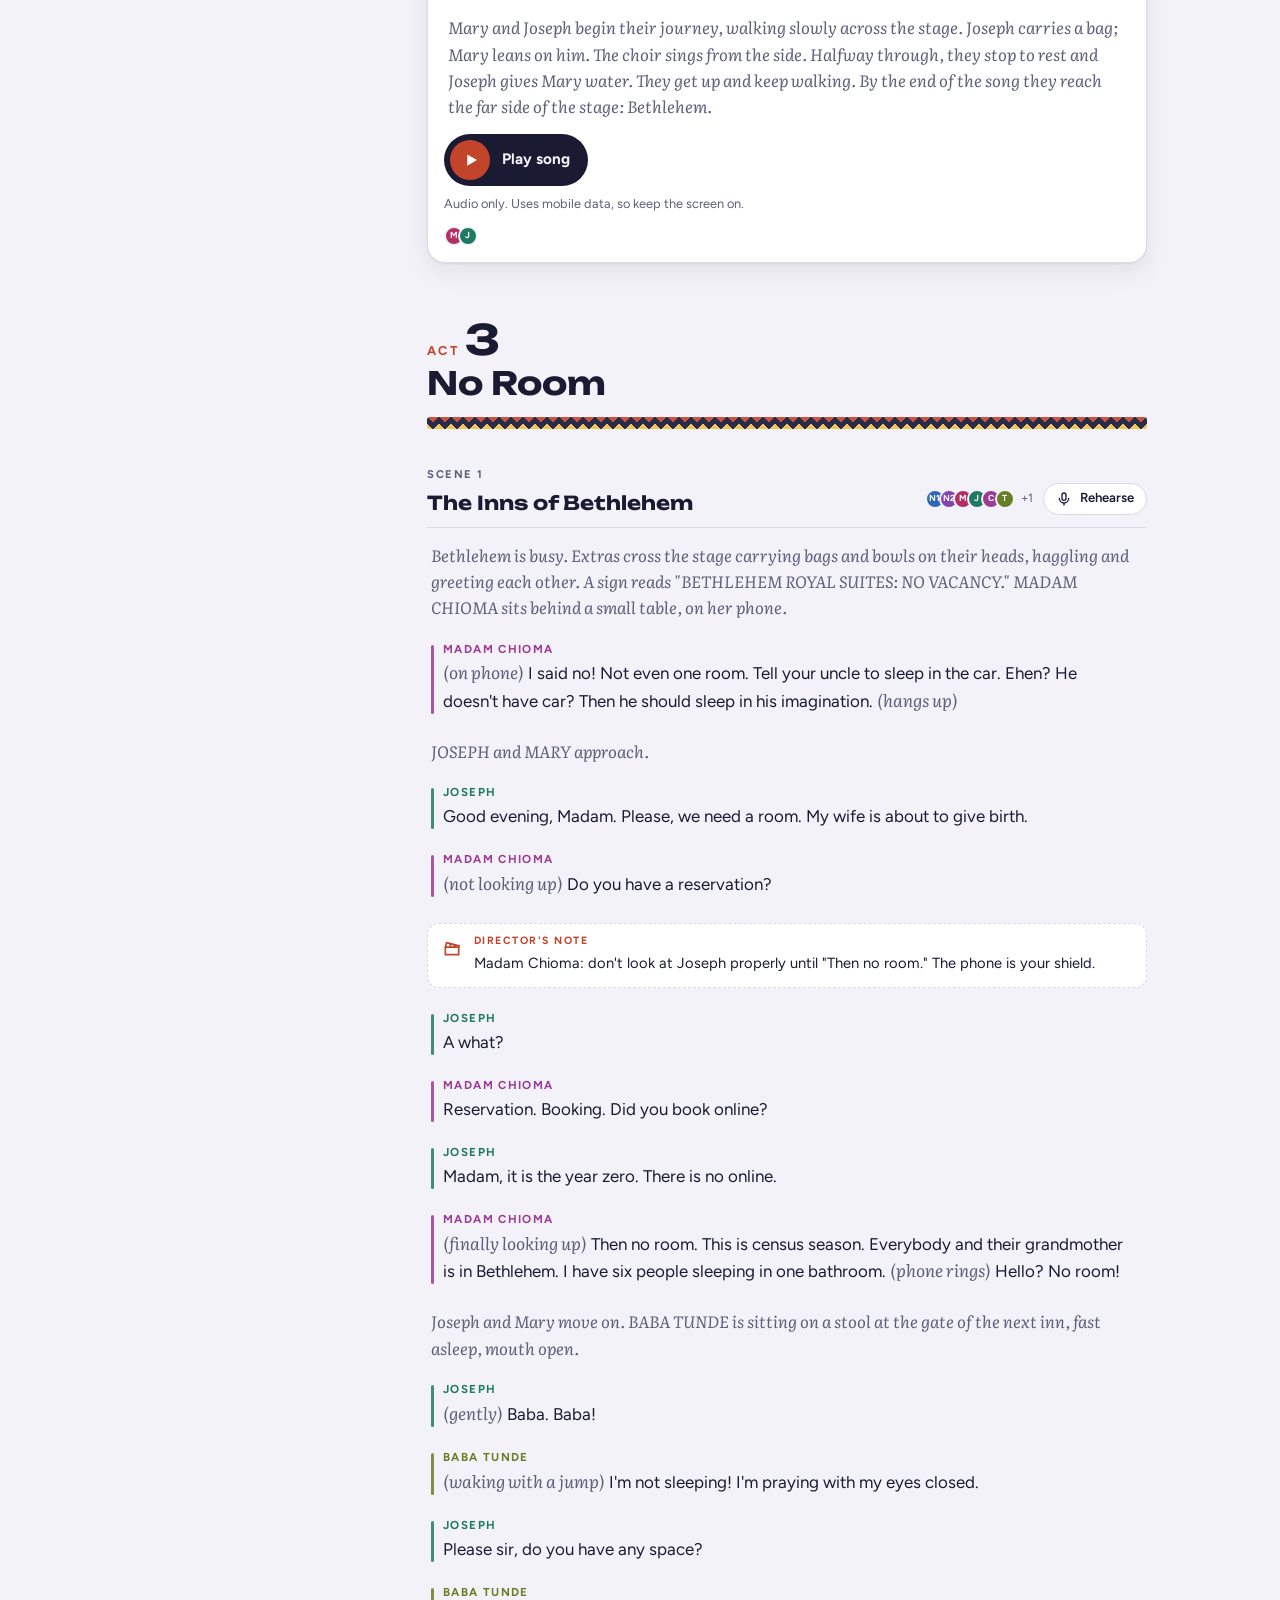
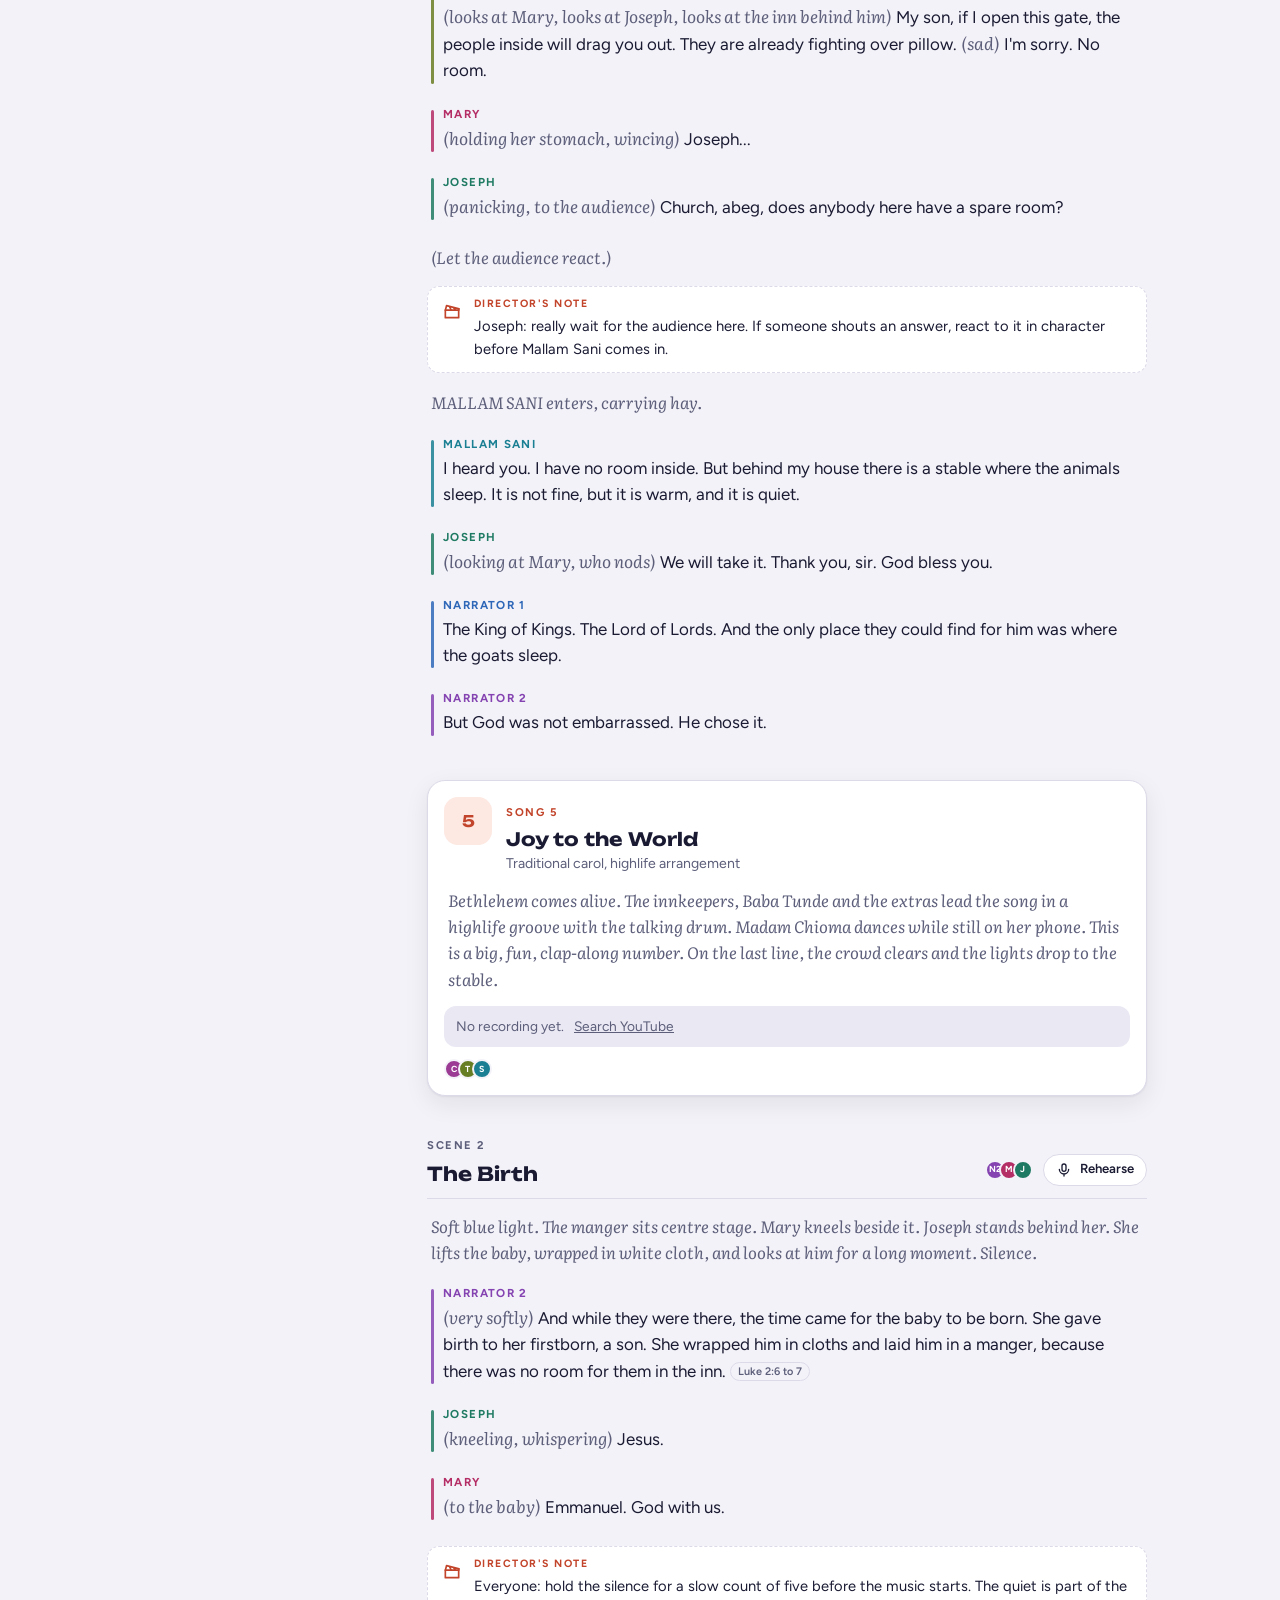
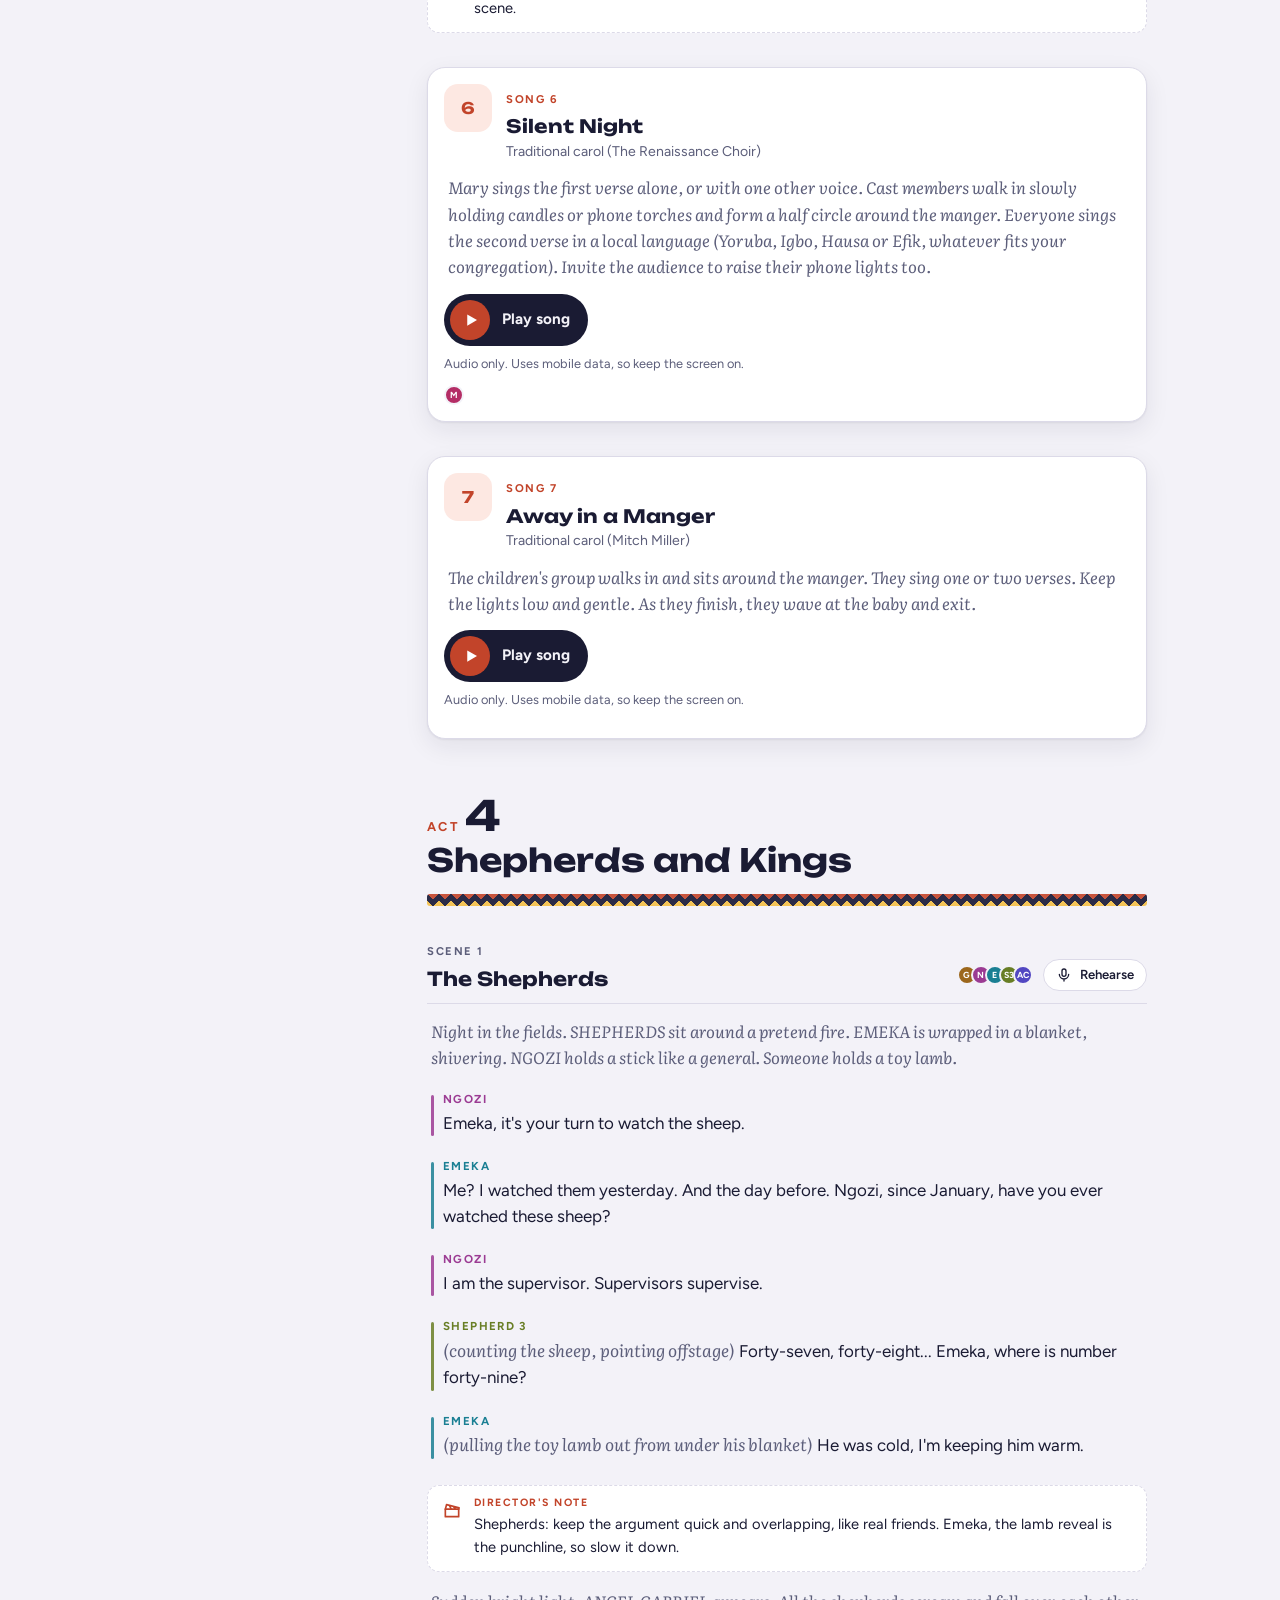
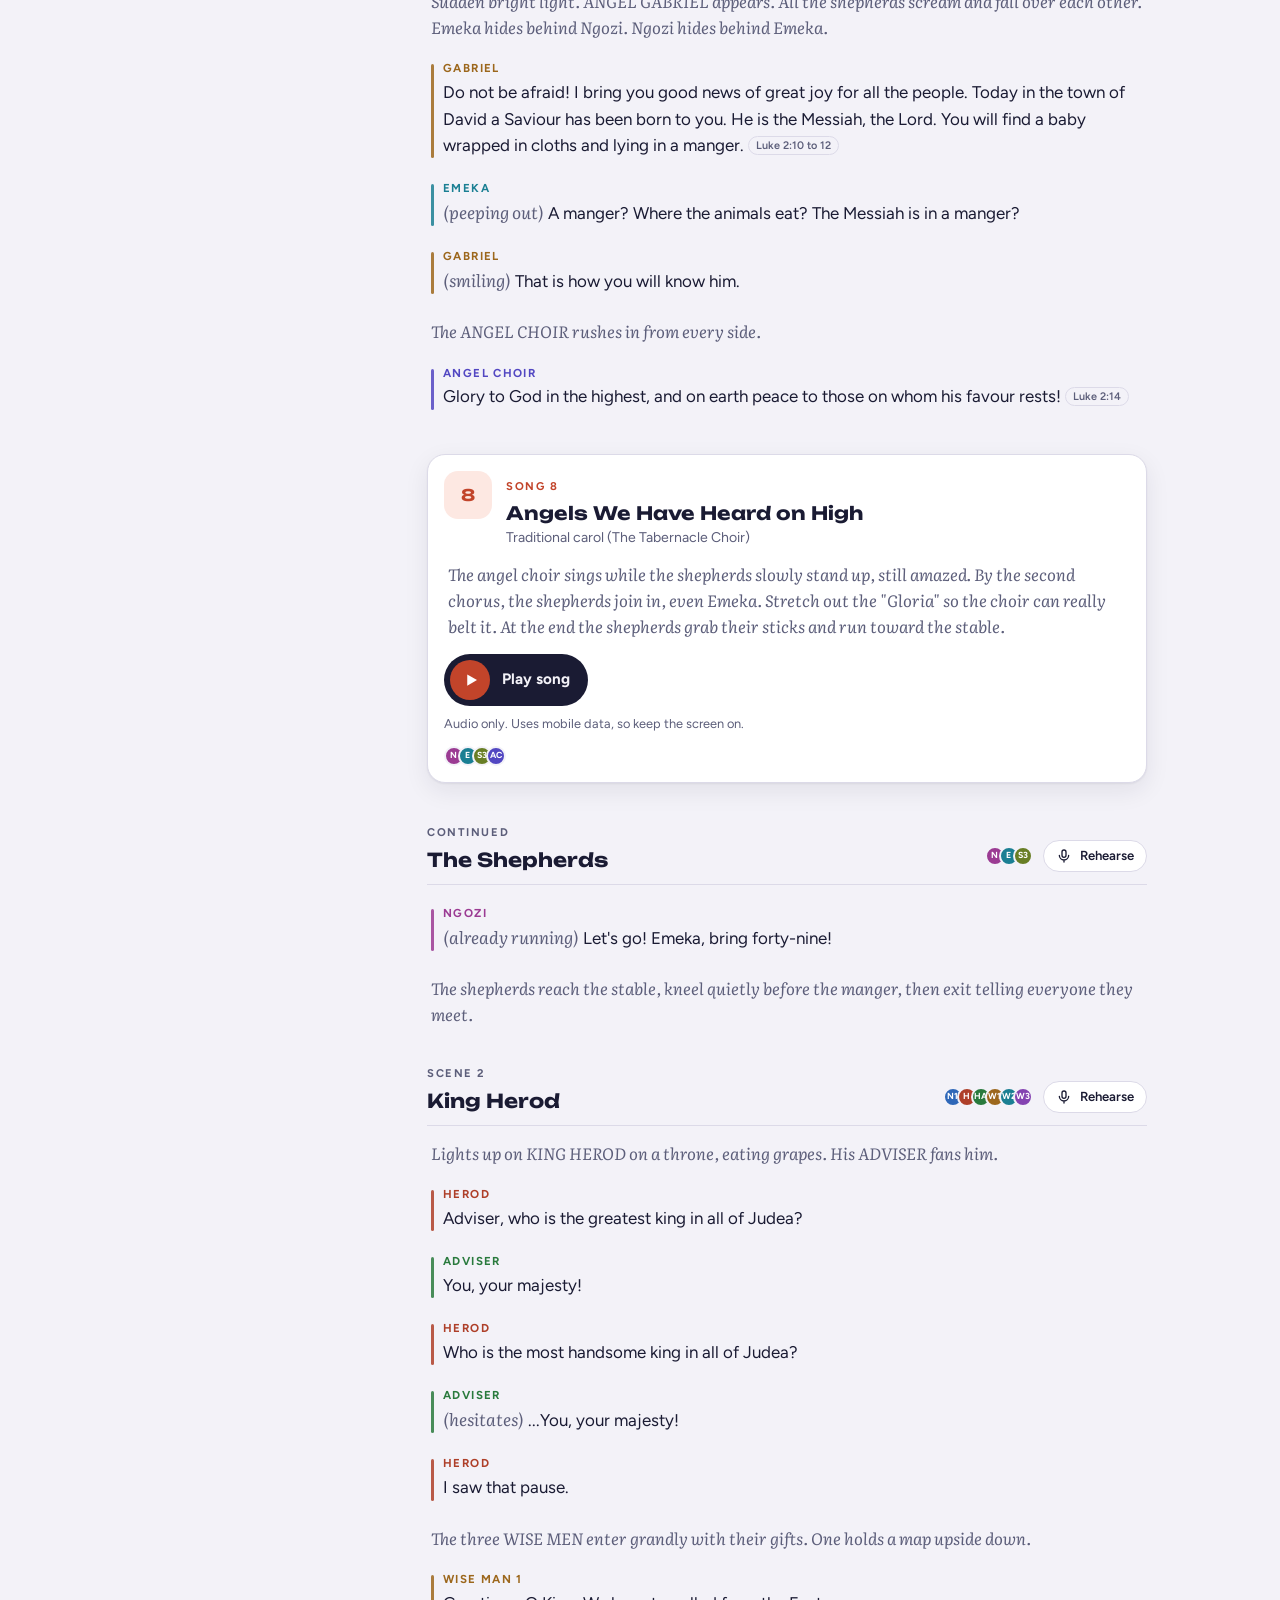
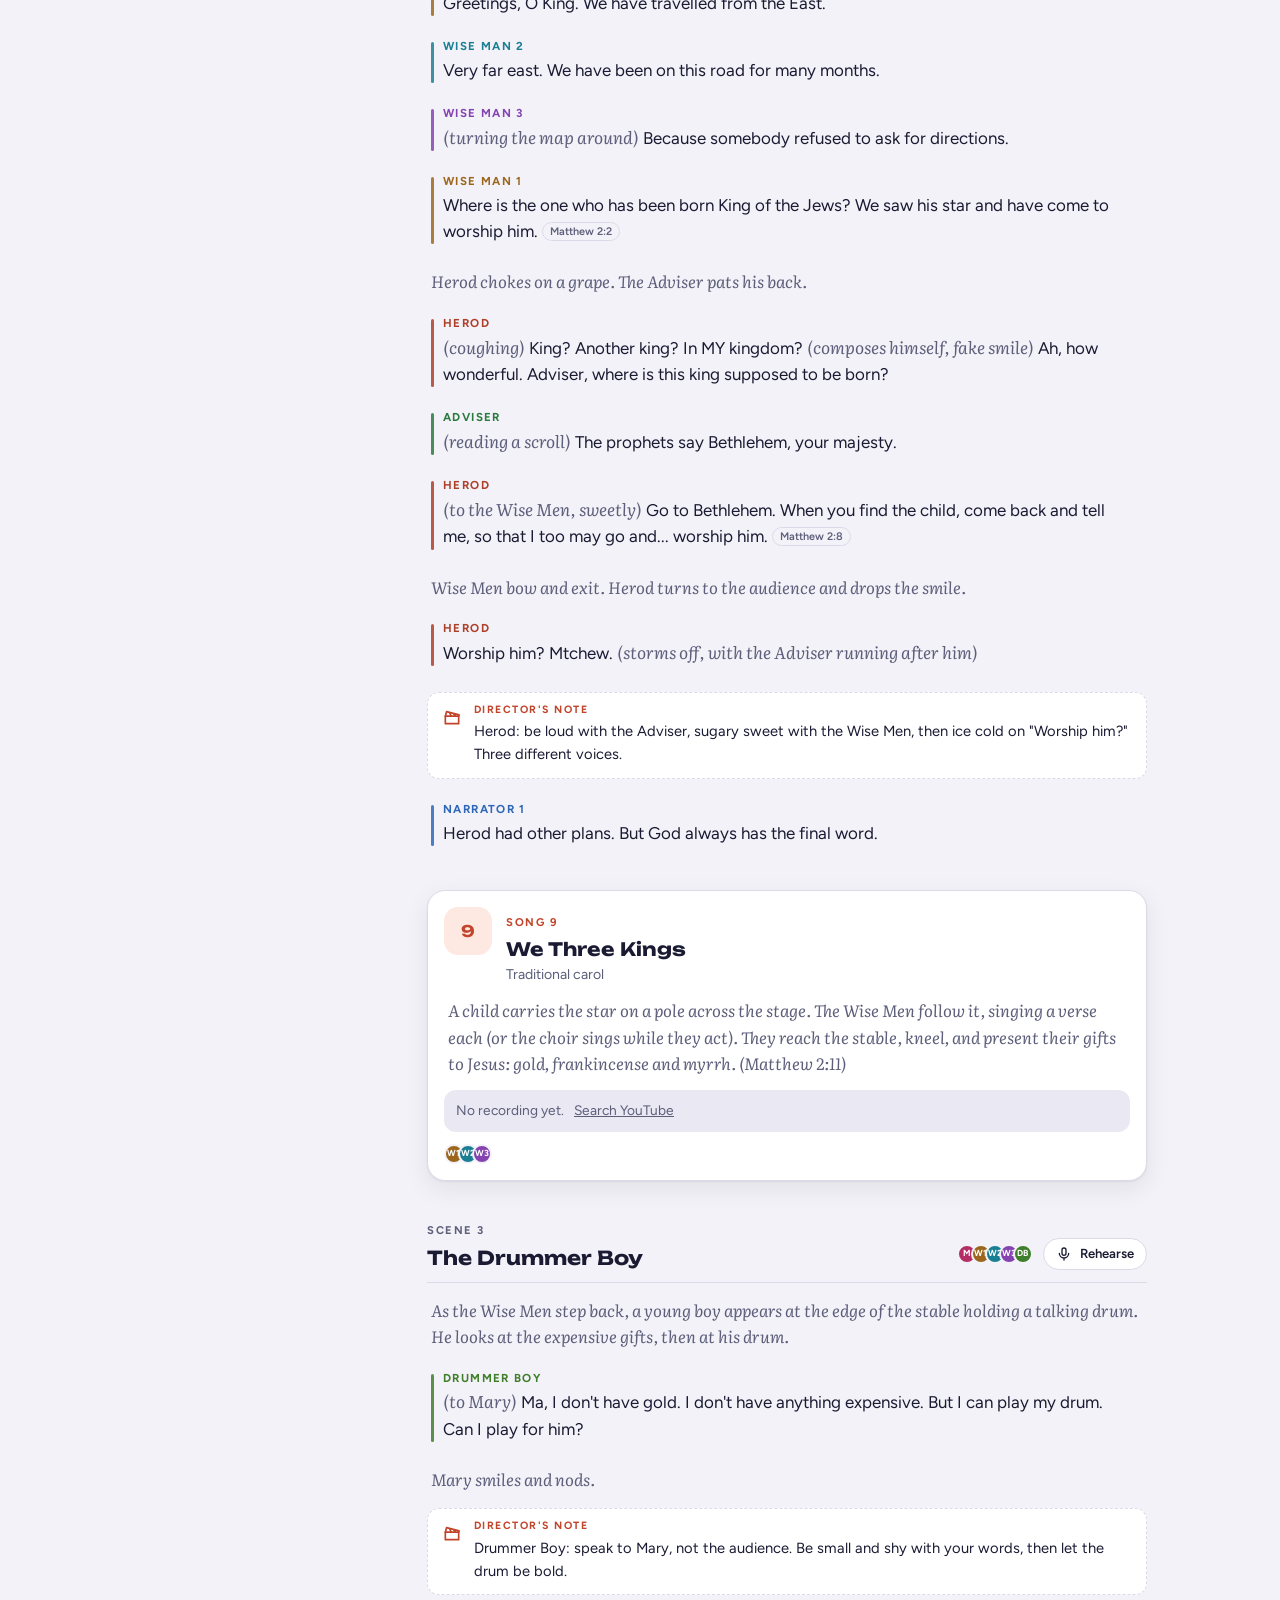
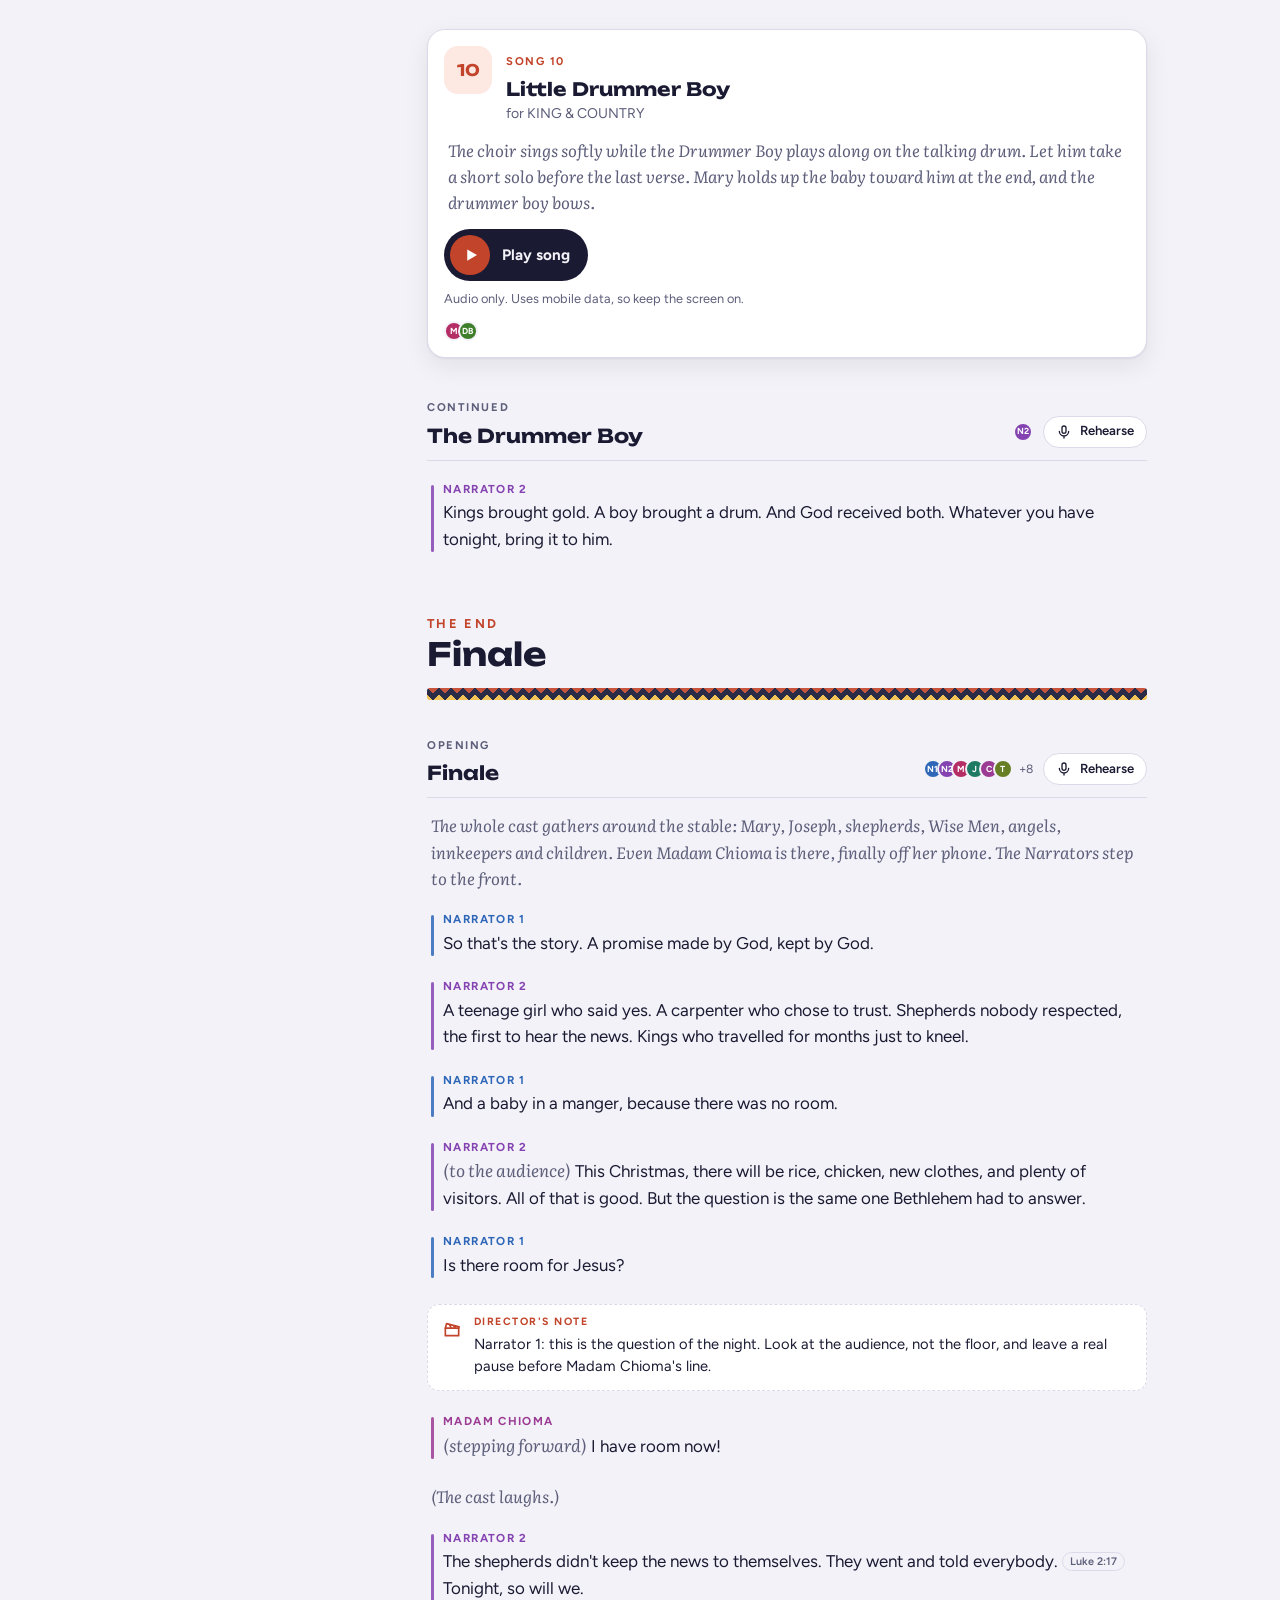
==== commit f9d98aca: "Redesign the rehearsal site and add Audiomack audio - New look: night-sky hero with the star over Be" ====
--- a/light-in-bethlehem/index.html
+++ b/light-in-bethlehem/index.html
@@ -2,69 +2,94 @@
 <html lang="en">
 <head>
   <meta charset="utf-8">
-  <meta name="viewport" content="width=device-width, initial-scale=1">
+  <meta name="viewport" content="width=device-width, initial-scale=1, viewport-fit=cover">
   <title>Light in Bethlehem</title>
   <meta name="description" content="Script, songs and rehearsal helper for Light in Bethlehem: A Christmas Musical.">
-  <meta name="theme-color" content="#0f1a33">
-  <link rel="icon" href="data:image/svg+xml,%3Csvg xmlns='http://www.w3.org/2000/svg' viewBox='0 0 100 100'%3E%3Ctext y='.9em' font-size='90'%3E%E2%AD%90%3C/text%3E%3C/svg%3E">
+  <meta name="theme-color" content="#141634">
+  <link rel="icon" href="data:image/svg+xml,%3Csvg xmlns='http://www.w3.org/2000/svg' viewBox='0 0 32 32'%3E%3Crect width='32' height='32' rx='8' fill='%23141634'/%3E%3Cpath d='M16 4l2.6 9.4L28 16l-9.4 2.6L16 28l-2.6-9.4L4 16l9.4-2.6z' fill='%23f5c451'/%3E%3C/svg%3E">
+  <link rel="preconnect" href="https://fonts.googleapis.com">
+  <link rel="preconnect" href="https://fonts.gstatic.com" crossorigin>
+  <link rel="stylesheet" href="https://fonts.googleapis.com/css2?family=Figtree:wght@400;500;600;700&family=Literata:ital,opsz,wght@1,7..72,400&family=Unbounded:wght@600;700&display=swap">
   <link rel="stylesheet" href="style.css">
 </head>
 <body>
-  <header class="topbar">
-    <button class="icon-btn" id="navBtn" aria-label="Scenes" aria-controls="nav" aria-expanded="false">
-      <svg viewBox="0 0 24 24" width="22" height="22" aria-hidden="true"><path d="M3 6h18M3 12h18M3 18h18" stroke="currentColor" stroke-width="2" stroke-linecap="round"/></svg>
-    </button>
-    <a class="brand" href="#top"><span class="star" aria-hidden="true">✦</span> <span id="brandTitle">Light in Bethlehem</span></a>
-    <nav class="tabs" aria-label="Sections">
-      <button class="tab active" data-view="script">Script</button>
-      <button class="tab" data-view="info">Cast &amp; songs</button>
-    </nav>
-    <button class="role-btn" id="roleBtn"><span class="role-label">Pick your role</span></button>
+  <header class="appbar">
+    <svg class="mark" viewBox="0 0 32 32" aria-hidden="true"><path d="M16 2l3 11 11 3-11 3-3 11-3-11-11-3 11-3z" fill="currentColor"/></svg>
+    <div class="appbar-titles">
+      <span class="appbar-title" id="appTitle">Light in Bethlehem</span>
+      <span class="appbar-sub" id="appSub"></span>
+    </div>
+    <button class="role-chip empty" id="roleChip" type="button"><span>Pick your role</span></button>
   </header>
 
-  <div class="layout">
-    <aside class="nav" id="nav" aria-label="Scenes">
-      <div class="nav-inner" id="navList"></div>
-    </aside>
+  <nav class="tabbar" aria-label="Sections">
+    <a class="tab" href="#script" data-view="script" aria-current="page">
+      <svg viewBox="0 0 24 24" fill="none" stroke="currentColor" stroke-width="2" stroke-linecap="round" stroke-linejoin="round" aria-hidden="true"><path d="M5 4h11l3 3v13H5z"/><path d="M9 9h6M9 13h6M9 17h4"/></svg>
+      <span>Script</span>
+    </a>
+    <a class="tab" href="#my-part" data-view="my-part">
+      <svg viewBox="0 0 24 24" fill="none" stroke="currentColor" stroke-width="2" stroke-linecap="round" stroke-linejoin="round" aria-hidden="true"><circle cx="12" cy="8" r="4"/><path d="M4 21c1.5-4 4.5-6 8-6s6.5 2 8 6"/></svg>
+      <span>My part</span>
+    </a>
+    <a class="tab" href="#songs" data-view="songs">
+      <svg viewBox="0 0 24 24" fill="none" stroke="currentColor" stroke-width="2" stroke-linecap="round" stroke-linejoin="round" aria-hidden="true"><path d="M9 18V5l11-2v13"/><circle cx="6" cy="18" r="3"/><circle cx="17" cy="16" r="3"/></svg>
+      <span>Songs</span>
+    </a>
+    <a class="tab" href="#cast" data-view="cast">
+      <svg viewBox="0 0 24 24" fill="none" stroke="currentColor" stroke-width="2" stroke-linecap="round" stroke-linejoin="round" aria-hidden="true"><circle cx="8" cy="9" r="3"/><circle cx="17" cy="9" r="3"/><path d="M2 20c1-3 3.5-5 6-5s5 2 6 5M13 16.5c1-1 2.4-1.5 4-1.5 2.5 0 5 2 6 5"/></svg>
+      <span>Cast</span>
+    </a>
+  </nav>
 
-    <main id="top">
-      <section class="view" id="view-script">
-        <div class="toolbar" id="toolbar">
-          <label class="switch"><input type="checkbox" id="practiceToggle"> <span>Practice mode: hide my lines</span></label>
-        </div>
-        <div id="intro"></div>
-        <div id="rolePanel"></div>
-        <article id="script" class="script"><p class="loading">Loading the script…</p></article>
-      </section>
-      <section class="view" id="view-info" hidden>
-        <article id="info" class="info"></article>
-      </section>
+  <div class="shell" id="shell">
+    <aside class="rail" aria-label="Scenes"><nav class="index" id="railIndex"></nav></aside>
+    <main>
+      <section class="view" id="view-script"><p class="loading">Loading the script…</p></section>
+      <section class="view" id="view-my-part" hidden></section>
+      <section class="view" id="view-songs" hidden></section>
+      <section class="view" id="view-cast" hidden></section>
     </main>
   </div>
 
-  <div class="rehearse-bar" id="rehearseBar" hidden>
-    <div class="rb-status" id="rbStatus" aria-live="polite"></div>
-    <div class="rb-controls">
-      <label class="rb-speed">Speed
-        <select id="rbRate"><option value="0.85">Slow</option><option value="1" selected>Normal</option><option value="1.15">Fast</option></select>
-      </label>
-      <button class="btn" id="rbPause">Pause</button>
-      <button class="btn primary" id="rbNext">Next</button>
-      <button class="btn ghost" id="rbStop" aria-label="Stop rehearsing">Stop</button>
+  <div class="dock" id="dock" hidden>
+    <div class="who-now" id="dockStatus" aria-live="polite"></div>
+    <div class="controls">
+      <select id="dockRate" aria-label="Reading speed">
+        <option value="0.85">Slow</option>
+        <option value="1" selected>Normal</option>
+        <option value="1.15">Fast</option>
+      </select>
+      <button class="btn on-night" id="dockPause" type="button">Pause</button>
+      <button class="btn gold" id="dockNext" type="button">Next</button>
+      <button class="btn on-night" id="dockStop" type="button" aria-label="Stop rehearsing">✕</button>
     </div>
   </div>
 
-  <dialog id="roleDialog">
-    <form method="dialog" class="role-dialog">
-      <h2>Who are you playing?</h2>
-      <p class="muted">Your lines will be highlighted, and you'll see which scenes you're in. You can change this any time.</p>
-      <div id="roleList" class="role-list"></div>
-      <div class="dialog-actions">
-        <button class="btn ghost" value="none" id="clearRole">Just reading</button>
-        <button class="btn" value="cancel">Close</button>
+  <div class="sheet" id="roleSheet" hidden>
+    <div class="sheet-backdrop" data-close></div>
+    <div class="sheet-panel" role="dialog" aria-modal="true" aria-labelledby="roleSheetTitle">
+      <div class="sheet-grip"></div>
+      <div class="sheet-head">
+        <div><h2 id="roleSheetTitle">Who are you playing?</h2><p>Your lines light up gold, and My part shows your scenes and songs.</p></div>
+        <button class="icon-btn" type="button" data-close aria-label="Close"><svg viewBox="0 0 24 24" fill="none" stroke="currentColor" stroke-width="2" stroke-linecap="round"><path d="M6 6l12 12M18 6L6 18"/></svg></button>
       </div>
-    </form>
-  </dialog>
+      <div id="roleList"></div>
+    </div>
+  </div>
+
+  <div class="sheet" id="sceneSheet" hidden>
+    <div class="sheet-backdrop" data-close></div>
+    <div class="sheet-panel" role="dialog" aria-modal="true" aria-labelledby="sceneSheetTitle">
+      <div class="sheet-grip"></div>
+      <div class="sheet-head">
+        <h2 id="sceneSheetTitle">Scenes</h2>
+        <button class="icon-btn" type="button" data-close aria-label="Close"><svg viewBox="0 0 24 24" fill="none" stroke="currentColor" stroke-width="2" stroke-linecap="round"><path d="M6 6l12 12M18 6L6 18"/></svg></button>
+      </div>
+      <nav class="index" id="sheetIndex"></nav>
+    </div>
+  </div>
+
+  <div class="cards" id="cards" hidden role="dialog" aria-modal="true" aria-label="Cue cards"></div>
 
   <script src="app.js"></script>
 </body>
--- a/light-in-bethlehem/style.css
+++ b/light-in-bethlehem/style.css
@@ -1,224 +1,480 @@
+/* Light in Bethlehem: a playbill for a night in Bethlehem.
+   Layout: an app shell (top bar + bottom tabs on phones, top tabs and a scene rail on desktop)
+   around four views: Script, My part, Songs, Cast. */
 :root {
-  --bg: #faf6ee;
-  --paper: #fffdf8;
-  --ink: #1f1b16;
-  --muted: #6b6257;
-  --line: #e7dfd1;
-  --accent: #b5832a;
-  --accent-ink: #7a5414;
-  --night: #0f1a33;
-  --night-ink: #f4ecd8;
-  --mine: #fff1c9;
-  --mine-edge: #e0a92e;
-  --note: #eef3fb;
-  --note-edge: #6d8fc9;
-  --song: #f6efff;
-  --song-edge: #8d6cc8;
-  --now: #d9f2e3;
-  --radius: 12px;
-  --serif: Georgia, "Iowan Old Style", "Times New Roman", serif;
-  --sans: system-ui, -apple-system, "Segoe UI", Roboto, sans-serif;
+  --bg: #f3f2f8;
+  --surface: #ffffff;
+  --surface-2: #eae8f3;
+  --ink: #1a1b33;
+  --muted: #5c5e7a;
+  --line: #dcdae8;
+  --star: #9a6a06;          /* gold for text on light */
+  --star-fill: #f2be45;     /* gold for shapes */
+  --star-tint: #fff4d6;
+  --coral: #c2442a;
+  --coral-tint: #fde8e2;
+  --good: #23824f;
+  --night: #141634;         /* the hero sky, dark in both themes */
+  --night-deep: #0a0b1f;
+  --on-night: #f6f1e4;
+  --on-night-muted: #b9b8d6;
+  --shadow: 0 1px 2px rgba(20, 22, 52, .06), 0 8px 24px rgba(20, 22, 52, .08);
+
+  /* one colour per character */
+  --c0: hsl(10 62% 42%);  --c1: hsl(35 70% 36%);  --c2: hsl(75 55% 32%);  --c3: hsl(105 50% 33%);
+  --c4: hsl(135 50% 32%); --c5: hsl(165 60% 30%); --c6: hsl(190 70% 34%); --c7: hsl(215 60% 45%);
+  --c8: hsl(245 50% 52%); --c9: hsl(275 45% 48%); --c10: hsl(305 45% 42%); --c11: hsl(335 60% 44%);
+
+  --display: "Unbounded", "Figtree", system-ui, sans-serif;
+  --text: "Figtree", system-ui, -apple-system, "Segoe UI", Roboto, sans-serif;
+  --stage: "Literata", Georgia, "Times New Roman", serif;
+  --fs: 1.06rem;
+  --tabbar-h: 64px;
+  --appbar-h: 58px;
   color-scheme: light;
 }
 @media (prefers-color-scheme: dark) {
   :root:not([data-theme="light"]) {
-    --bg: #0b1222;
-    --paper: #121b30;
-    --ink: #ece5d6;
-    --muted: #a39b8c;
-    --line: #26314b;
-    --accent: #e3b45a;
-    --accent-ink: #f0cd85;
-    --night: #070c18;
-    --mine: #3a2f14;
-    --mine-edge: #d9a33a;
-    --note: #17243f;
-    --note-edge: #7d9fd8;
-    --song: #22193a;
-    --song-edge: #a68ae0;
-    --now: #12382a;
+    --bg: #0e0f25;
+    --surface: #171936;
+    --surface-2: #20234a;
+    --ink: #f1ede3;
+    --muted: #a5a6c6;
+    --line: #2b2e57;
+    --star: #f5c451;
+    --star-fill: #f5c451;
+    --star-tint: #2c2830;
+    --coral: #ff8a6b;
+    --coral-tint: #33202b;
+    --good: #5fd394;
+    --night: #0b0c22;
+    --night-deep: #05061a;
+    --shadow: 0 1px 2px rgba(0, 0, 0, .3), 0 10px 30px rgba(0, 0, 0, .35);
+    --c0: hsl(10 85% 72%);  --c1: hsl(35 85% 66%);  --c2: hsl(75 60% 64%);  --c3: hsl(105 55% 66%);
+    --c4: hsl(135 55% 66%); --c5: hsl(165 60% 62%); --c6: hsl(190 75% 66%); --c7: hsl(215 85% 74%);
+    --c8: hsl(245 85% 78%); --c9: hsl(275 75% 76%); --c10: hsl(305 65% 74%); --c11: hsl(335 85% 74%);
     color-scheme: dark;
   }
 }
+:root[data-theme="dark"] {
+  --bg: #0e0f25;
+  --surface: #171936;
+  --surface-2: #20234a;
+  --ink: #f1ede3;
+  --muted: #a5a6c6;
+  --line: #2b2e57;
+  --star: #f5c451;
+  --star-fill: #f5c451;
+  --star-tint: #2c2830;
+  --coral: #ff8a6b;
+  --coral-tint: #33202b;
+  --good: #5fd394;
+  --night: #0b0c22;
+  --night-deep: #05061a;
+  --shadow: 0 1px 2px rgba(0, 0, 0, .3), 0 10px 30px rgba(0, 0, 0, .35);
+  --c0: hsl(10 85% 72%);  --c1: hsl(35 85% 66%);  --c2: hsl(75 60% 64%);  --c3: hsl(105 55% 66%);
+  --c4: hsl(135 55% 66%); --c5: hsl(165 60% 62%); --c6: hsl(190 75% 66%); --c7: hsl(215 85% 74%);
+  --c8: hsl(245 85% 78%); --c9: hsl(275 75% 76%); --c10: hsl(305 65% 74%); --c11: hsl(335 85% 74%);
+  color-scheme: dark;
+}
 
 * { box-sizing: border-box; }
 [hidden] { display: none !important; }
-html { scroll-behavior: smooth; scroll-padding-top: 72px; }
+html { scroll-behavior: smooth; scroll-padding-top: calc(var(--appbar-h) + 12px); -webkit-text-size-adjust: 100%; }
+@media (prefers-reduced-motion: reduce) { html { scroll-behavior: auto; } *, *::before, *::after { transition: none !important; animation: none !important; } }
 body {
   margin: 0;
   background: var(--bg);
   color: var(--ink);
-  font-family: var(--sans);
-  font-size: 17px;
-  line-height: 1.55;
-}
+  font: 400 16px/1.55 var(--text);
+  padding-bottom: calc(var(--tabbar-h) + env(safe-area-inset-bottom, 0px));
+}
+body::before { content: ""; position: fixed; inset: 0 0 auto; height: env(safe-area-inset-top, 0px); z-index: 40; background: var(--night); }
 button, select, input { font: inherit; color: inherit; }
-a { color: var(--accent-ink); }
+button { cursor: pointer; }
+a { color: inherit; }
+:focus-visible { outline: 2px solid var(--star-fill); outline-offset: 2px; border-radius: 6px; }
+h1, h2, h3 { text-wrap: balance; }
 .muted { color: var(--muted); }
-
-/* Top bar */
-.topbar {
-  position: sticky; top: 0; z-index: 20;
-  display: flex; align-items: center; gap: 8px;
-  padding: 8px 12px;
-  background: var(--night); color: var(--night-ink);
-  box-shadow: 0 1px 0 rgba(0,0,0,.2);
-}
-.brand { color: inherit; text-decoration: none; font-family: var(--serif); font-size: 1.1rem; white-space: nowrap; overflow: hidden; text-overflow: ellipsis; }
-.star { color: #f3c96b; }
-.icon-btn { background: none; border: 0; padding: 6px; border-radius: 8px; cursor: pointer; color: inherit; display: grid; place-items: center; }
-.icon-btn:hover { background: rgba(255,255,255,.08); }
-.tabs { display: flex; gap: 4px; margin-left: auto; }
-.tab { background: none; border: 0; color: rgba(244,236,216,.75); padding: 6px 10px; border-radius: 999px; cursor: pointer; font-size: .9rem; white-space: nowrap; }
-.tab.active { background: rgba(255,255,255,.12); color: #fff; }
-.role-btn { background: #f3c96b; color: #2a1d05; border: 0; border-radius: 999px; padding: 6px 12px; font-weight: 600; font-size: .9rem; cursor: pointer; max-width: 40vw; white-space: nowrap; overflow: hidden; text-overflow: ellipsis; }
-@media (max-width: 560px) {
-  .brand #brandTitle { display: none; }
-  .tab { padding: 6px 8px; font-size: .85rem; }
-}
-
-/* Layout */
-.layout { display: flex; max-width: 1180px; margin: 0 auto; }
-main { flex: 1; min-width: 0; padding: 16px 16px 140px; }
-.nav {
-  position: fixed; inset: 52px auto 0 0; width: min(320px, 86vw); z-index: 15;
-  background: var(--paper); border-right: 1px solid var(--line);
-  transform: translateX(-102%); transition: transform .2s ease;
-  overflow-y: auto;
-}
-.nav.open { transform: none; box-shadow: 0 10px 40px rgba(0,0,0,.25); }
+.eyebrow { font: 700 .7rem/1 var(--text); letter-spacing: .14em; text-transform: uppercase; color: var(--muted); }
+
+/* ---------- App bar ---------- */
+.appbar {
+  position: sticky; top: env(safe-area-inset-top, 0px); z-index: 30;
+  height: var(--appbar-h);
+  display: flex; align-items: center; gap: 10px;
+  padding-left: max(12px, env(safe-area-inset-left, 0px)); padding-right: max(12px, env(safe-area-inset-right, 0px));
+  background: var(--night); color: var(--on-night);
+  border-bottom: 1px solid rgba(255, 255, 255, .06);
+}
+.mark { width: 28px; height: 28px; flex: none; color: var(--star-fill); }
+.appbar-titles { min-width: 0; flex: 1; display: flex; flex-direction: column; line-height: 1.15; }
+.appbar-title { font: 700 .95rem/1.1 var(--display); letter-spacing: .01em; white-space: nowrap; overflow: hidden; text-overflow: ellipsis; }
+.appbar-sub { font-size: .76rem; color: var(--on-night-muted); white-space: nowrap; overflow: hidden; text-overflow: ellipsis; min-height: 1em; }
+.role-chip {
+  display: inline-flex; align-items: center; gap: 8px; flex: none;
+  border: 1px solid rgba(255, 255, 255, .18); background: rgba(255, 255, 255, .06); color: var(--on-night);
+  border-radius: 999px; padding: 4px 12px 4px 4px; font-weight: 600; font-size: .88rem; max-width: 46vw;
+}
+.role-chip span:last-child { white-space: nowrap; overflow: hidden; text-overflow: ellipsis; }
+.role-chip.empty { padding: 6px 14px; background: var(--star-fill); color: #241903; border-color: transparent; }
+
+/* ---------- Tabs ---------- */
+.tabbar {
+  position: fixed; left: 0; right: 0; bottom: 0; z-index: 30;
+  display: grid; grid-template-columns: repeat(4, 1fr);
+  height: calc(var(--tabbar-h) + env(safe-area-inset-bottom, 0px));
+  padding: 0 max(8px, env(safe-area-inset-right, 0px)) env(safe-area-inset-bottom, 0px) max(8px, env(safe-area-inset-left, 0px));
+  background: var(--surface); border-top: 1px solid var(--line);
+}
+.tab {
+  display: flex; flex-direction: column; align-items: center; justify-content: center; gap: 3px;
+  background: none; border: 0; color: var(--muted); font-size: .72rem; font-weight: 600; text-decoration: none; position: relative;
+}
+.tab svg { width: 22px; height: 22px; }
+.tab[aria-current="page"] { color: var(--ink); }
+.tab[aria-current="page"]::before { content: ""; position: absolute; top: 0; width: 32px; height: 3px; border-radius: 0 0 3px 3px; background: var(--star-fill); }
+.tab .badge { position: absolute; top: 9px; left: calc(50% + 8px); min-width: 16px; height: 16px; padding: 0 4px; border-radius: 99px; background: var(--coral); color: #fff; font-size: .62rem; display: grid; place-items: center; }
+
 @media (min-width: 1000px) {
-  #navBtn { display: none; }
-  .nav { position: sticky; top: 52px; height: calc(100vh - 52px); transform: none; flex: 0 0 280px; box-shadow: none; }
-  main { padding: 24px 32px 140px; }
-}
-.nav-inner { padding: 12px 8px 40px; }
-.nav h3 { font-family: var(--serif); font-size: .95rem; margin: 14px 8px 4px; color: var(--muted); font-weight: normal; letter-spacing: .02em; }
-.nav a { display: flex; align-items: center; gap: 8px; padding: 6px 8px; border-radius: 8px; color: var(--ink); text-decoration: none; font-size: .92rem; }
-.nav a:hover { background: var(--bg); }
-.nav a .kind { font-size: .8rem; width: 1.2em; text-align: center; color: var(--muted); flex: none; }
-.nav a .tag { margin-left: auto; font-size: .72rem; padding: 1px 7px; border-radius: 999px; background: var(--mine); color: var(--accent-ink); flex: none; }
-.nav a .tag.done { background: var(--now); color: inherit; }
-
-/* Toolbar, intro, role panel */
-.toolbar { display: flex; flex-wrap: wrap; gap: 12px; align-items: center; margin: 0 auto 12px; max-width: 720px; }
-.switch { display: inline-flex; align-items: center; gap: 8px; font-size: .92rem; cursor: pointer; }
-.switch input { width: 18px; height: 18px; accent-color: var(--accent); }
-.card { background: var(--paper); border: 1px solid var(--line); border-radius: var(--radius); padding: 14px 16px; margin: 0 auto 16px; max-width: 720px; }
-.card h2 { font-family: var(--serif); font-size: 1.2rem; margin: 0 0 6px; }
-.card ol { margin: 6px 0 4px; padding-left: 1.3em; }
-.card .row { display: flex; gap: 8px; flex-wrap: wrap; margin-top: 10px; }
-.chips { display: flex; flex-wrap: wrap; gap: 6px; margin-top: 10px; }
-.chip { font-size: .82rem; padding: 4px 10px; border-radius: 999px; border: 1px solid var(--line); background: var(--bg); color: var(--ink); text-decoration: none; }
-.chip.done { background: var(--now); }
-.chip.song { border-color: var(--song-edge); }
-.stats { display: flex; gap: 18px; flex-wrap: wrap; margin-top: 4px; font-size: .92rem; }
-.stats b { font-size: 1.25rem; font-family: var(--serif); display: block; line-height: 1.1; }
-.progress { height: 6px; border-radius: 99px; background: var(--line); overflow: hidden; margin-top: 10px; }
-.progress span { display: block; height: 100%; background: var(--accent); }
-
-.btn { text-decoration: none; display: inline-block; border: 1px solid var(--line); background: var(--paper); border-radius: 999px; padding: 7px 14px; cursor: pointer; font-size: .9rem; }
-.btn:hover { border-color: var(--accent); }
-.btn.primary { background: var(--accent); border-color: var(--accent); color: #1d1404; font-weight: 600; }
-.btn.ghost { background: transparent; }
-.btn.small { padding: 4px 10px; font-size: .82rem; }
-
-/* Script */
-.script { max-width: 720px; margin: 0 auto; font-family: var(--serif); }
-.loading { color: var(--muted); }
-.title-block { text-align: center; padding: 22px 0 8px; }
-.title-block h1 { font-size: clamp(1.7rem, 5vw, 2.4rem); margin: 0; line-height: 1.15; }
-.title-block p { color: var(--muted); font-family: var(--sans); font-size: .95rem; margin: 8px auto 0; max-width: 34em; }
-.act-title { text-align: center; font-size: 1.5rem; margin: 48px 0 8px; padding-top: 18px; border-top: 1px solid var(--line); letter-spacing: .01em; }
-.act-title::before { content: "✦ "; color: var(--accent); }
-.act-title::after { content: " ✦"; color: var(--accent); }
-.section { margin: 26px 0; scroll-margin-top: 70px; }
-.section-head { display: flex; align-items: baseline; justify-content: space-between; gap: 10px; flex-wrap: wrap; }
-.section-head h3 { font-size: 1.15rem; margin: 0; }
-.section-tools { display: flex; gap: 6px; align-items: center; font-family: var(--sans); }
-.learned { display: inline-flex; align-items: center; gap: 6px; font-size: .82rem; color: var(--muted); cursor: pointer; }
-.learned input { accent-color: var(--accent); width: 16px; height: 16px; }
-.section.featured .section-head h3::after { content: "You're in this"; font-family: var(--sans); font-size: .7rem; font-weight: 600; margin-left: 8px; padding: 2px 8px; border-radius: 999px; background: var(--mine); color: var(--accent-ink); vertical-align: middle; }
-
-.direction { font-style: italic; color: var(--muted); margin: 10px 0; padding-left: 12px; border-left: 2px solid var(--line); }
-.para { margin: 10px 0; }
-.line { display: grid; grid-template-columns: 1fr; margin: 10px 0; padding: 6px 10px; border-radius: 10px; border-left: 3px solid transparent; transition: background .2s; }
-.line .who { font-family: var(--sans); font-size: .76rem; font-weight: 700; letter-spacing: .06em; color: var(--accent-ink); }
-.line .txt { font-size: 1.06rem; }
-.line.mine { background: var(--mine); border-left-color: var(--mine-edge); }
-.line.mine .who::after { content: " · you"; font-weight: 600; letter-spacing: 0; text-transform: none; }
-em.paren { color: var(--muted); }
-.ref { font-family: var(--sans); font-style: normal; font-size: .72rem; color: var(--muted); border: 1px solid var(--line); border-radius: 999px; padding: 0 6px; white-space: nowrap; vertical-align: 1px; }
-.now { background: var(--now) !important; box-shadow: 0 0 0 2px var(--now); }
-
+  body { padding-bottom: 0; }
+  .tabbar {
+    top: calc(env(safe-area-inset-top, 0px) + 9px); bottom: auto; left: 50%; right: auto; transform: translateX(-50%);
+    height: 40px; padding: 3px; gap: 2px; display: flex; z-index: 35;
+    background: rgba(255, 255, 255, .06); border: 1px solid rgba(255, 255, 255, .12); border-radius: 999px;
+  }
+  .tab { flex-direction: row; gap: 7px; padding: 0 16px; border-radius: 999px; color: var(--on-night-muted); font-size: .86rem; }
+  .tab svg { width: 17px; height: 17px; }
+  .tab[aria-current="page"] { background: rgba(255, 255, 255, .12); color: var(--on-night); }
+  .tab[aria-current="page"]::before { display: none; }
+  .tab .badge { position: static; }
+}
+
+/* ---------- Layout ---------- */
+.shell { max-width: 1180px; margin: 0 auto; display: grid; grid-template-columns: minmax(0, 1fr); }
+.view { min-width: 0; padding: 0 max(16px, env(safe-area-inset-right, 0px)) 48px max(16px, env(safe-area-inset-left, 0px)); }
+.rail { display: none; }
+@media (min-width: 1000px) {
+  .shell.with-rail { grid-template-columns: 270px minmax(0, 1fr); gap: 24px; }
+  .shell.with-rail .rail { display: block; position: sticky; top: calc(var(--appbar-h) + env(safe-area-inset-top, 0px)); height: calc(100vh - var(--appbar-h)); overflow-y: auto; padding: 20px 4px 40px 16px; }
+}
+.column { max-width: 720px; margin: 0 auto; }
+
+/* ---------- Hero ---------- */
+.hero {
+  position: relative; overflow: hidden; isolation: isolate;
+  margin: 0 calc(-1 * max(16px, env(safe-area-inset-right, 0px))) 0 calc(-1 * max(16px, env(safe-area-inset-left, 0px)));
+  background: radial-gradient(120% 90% at 80% 10%, #2a2a6a 0%, var(--night) 45%, var(--night-deep) 100%);
+  color: var(--on-night);
+}
+@media (min-width: 1000px) { .hero { margin: 20px 0 0; border-radius: 22px; } }
+.hero canvas { position: absolute; inset: 0; width: 100%; height: 100%; z-index: -1; }
+.hero-inner { padding: 40px max(20px, env(safe-area-inset-left, 0px)) 92px; max-width: 640px; }
+.hero .eyebrow { color: var(--star-fill); }
+.hero h1 { font: 700 clamp(2.1rem, 9vw, 3.6rem)/1.02 var(--display); margin: 12px 0 14px; letter-spacing: -.01em; }
+.hero h1 em { font-style: normal; color: var(--star-fill); display: block; }
+.hero p { color: var(--on-night-muted); margin: 0 0 18px; max-width: 32em; font-size: .98rem; }
+.hero-facts { display: flex; flex-wrap: wrap; gap: 6px 18px; margin: 0 0 22px; padding: 0; list-style: none; font-size: .86rem; color: var(--on-night); }
+.hero-facts b { font: 700 1.05rem/1 var(--display); color: var(--star-fill); margin-right: 5px; }
+.hero-actions { display: flex; flex-wrap: wrap; gap: 10px; }
+
+/* ---------- Buttons ---------- */
+.btn {
+  display: inline-flex; align-items: center; justify-content: center; gap: 8px;
+  min-height: 40px; padding: 0 16px; border-radius: 999px;
+  border: 1px solid var(--line); background: var(--surface); color: var(--ink);
+  font-weight: 600; font-size: .9rem; text-decoration: none; white-space: nowrap;
+}
+.btn:hover { border-color: var(--muted); }
+.btn svg { width: 16px; height: 16px; flex: none; }
+.btn.gold { background: var(--star-fill); border-color: var(--star-fill); color: #241903; }
+.btn.gold:hover { filter: brightness(1.05); }
+.btn.on-night { background: rgba(255, 255, 255, .08); border-color: rgba(255, 255, 255, .2); color: var(--on-night); }
+.btn.small { min-height: 32px; padding: 0 12px; font-size: .82rem; }
+.btn.quiet { background: transparent; }
+.icon-btn { display: inline-grid; place-items: center; width: 36px; height: 36px; border-radius: 999px; border: 1px solid var(--line); background: var(--surface); color: var(--ink); }
+.icon-btn svg { width: 18px; height: 18px; }
+
+/* ---------- Avatars ---------- */
+.avatar {
+  --c: var(--c7);
+  width: 30px; height: 30px; border-radius: 50%; flex: none;
+  display: inline-grid; place-items: center;
+  background: var(--c); color: var(--surface);
+  font: 700 .72rem/1 var(--text); letter-spacing: .02em;
+}
+.avatar.lg { width: 64px; height: 64px; font-size: 1.3rem; }
+.avatar.xs { width: 20px; height: 20px; font-size: .55rem; }
+.avatar-stack { display: flex; }
+.avatar-stack .avatar { border: 2px solid var(--bg); margin-left: -6px; }
+.avatar-stack .avatar:first-child { margin-left: 0; }
+.avatar-stack .more { font-size: .75rem; color: var(--muted); align-self: center; margin-left: 6px; }
+
+/* ---------- Script toolbar ---------- */
+.toolbar {
+  display: flex; flex-wrap: wrap; align-items: center; gap: 10px; justify-content: space-between;
+  margin: 18px 0 8px; padding: 10px 12px; border-radius: 14px;
+  background: var(--surface); border: 1px solid var(--line);
+}
+.toolbar .group { display: flex; align-items: center; gap: 8px; }
+.toggle { display: inline-flex; align-items: center; gap: 10px; font-size: .9rem; font-weight: 600; cursor: pointer; user-select: none; }
+.toggle input { position: absolute; opacity: 0; width: 1px; height: 1px; }
+.toggle .knob { width: 40px; height: 24px; border-radius: 99px; background: var(--surface-2); border: 1px solid var(--line); position: relative; transition: background .2s; flex: none; }
+.toggle .knob::after { content: ""; position: absolute; top: 2px; left: 2px; width: 18px; height: 18px; border-radius: 50%; background: var(--muted); transition: transform .2s, background .2s; }
+.toggle input:checked + .knob { background: var(--star-fill); border-color: var(--star-fill); }
+.toggle input:checked + .knob::after { transform: translateX(16px); background: #241903; }
+.toggle input:focus-visible + .knob { outline: 2px solid var(--star-fill); outline-offset: 2px; }
+.size-btns { display: inline-flex; border: 1px solid var(--line); border-radius: 999px; overflow: hidden; }
+.size-btns button { background: none; border: 0; padding: 4px 12px; font-weight: 700; color: var(--muted); }
+.size-btns button + button { border-left: 1px solid var(--line); }
+
+/* ---------- Acts ---------- */
+.act { margin: 56px 0 10px; }
+.act:first-child { margin-top: 28px; }
+.act-label { display: flex; align-items: baseline; gap: 12px; }
+.act-num { font: 700 .8rem/1 var(--text); letter-spacing: .18em; text-transform: uppercase; color: var(--coral); }
+.act-num b { font: 700 2.6rem/1 var(--display); letter-spacing: 0; color: var(--ink); margin-left: 6px; }
+.act h2 { font: 700 clamp(1.5rem, 5vw, 2rem)/1.1 var(--display); margin: 6px 0 16px; }
+.band {
+  height: 12px; border-radius: 3px; opacity: .9;
+  background:
+    linear-gradient(135deg, var(--coral) 25%, transparent 25%) -6px 0 / 12px 12px,
+    linear-gradient(225deg, var(--coral) 25%, transparent 25%) -6px 0 / 12px 12px,
+    linear-gradient(315deg, var(--star-fill) 25%, transparent 25%) 0 0 / 12px 12px,
+    linear-gradient(45deg, var(--star-fill) 25%, transparent 25%) 0 0 / 12px 12px,
+    var(--night);
+}
+
+/* ---------- Scenes ---------- */
+.scene { margin: 30px 0; scroll-margin-top: calc(var(--appbar-h) + 12px); }
+.scene-head { display: flex; flex-wrap: wrap; align-items: flex-end; justify-content: space-between; gap: 10px 14px; padding-bottom: 12px; border-bottom: 1px solid var(--line); margin-bottom: 14px; }
+.scene-head h3 { font: 700 1.2rem/1.2 var(--display); margin: 6px 0 0; }
+.scene-meta { display: flex; align-items: center; gap: 10px; flex-wrap: wrap; }
+.you-pill { font-size: .7rem; font-weight: 700; padding: 3px 9px; border-radius: 99px; background: var(--star-tint); color: var(--star); white-space: nowrap; }
+.learned { display: inline-flex; align-items: center; gap: 6px; font-size: .82rem; font-weight: 600; color: var(--muted); cursor: pointer; }
+.learned input { width: 18px; height: 18px; accent-color: var(--good); }
+.learned:has(input:checked) { color: var(--good); }
+
+.script { font-size: var(--fs); }
+.direction { font-family: var(--stage); font-style: italic; color: var(--muted); margin: 14px 0; padding: 0 4px; font-size: .97em; line-height: 1.6; }
+.para { margin: 12px 0; }
+.line { --c: var(--c7); position: relative; margin: 6px 0; padding: 8px 12px 10px 16px; border-radius: 12px; transition: background .2s; }
+.line::before { content: ""; position: absolute; left: 4px; top: 10px; bottom: 10px; width: 3px; border-radius: 3px; background: var(--c); opacity: .85; }
+.line .who { font: 700 .72rem/1.2 var(--text); letter-spacing: .12em; text-transform: uppercase; color: var(--c); }
+.line .txt { margin: 3px 0 0; font-size: 1em; line-height: 1.55; }
+.line.mine { background: var(--star-tint); }
+.line.mine::before { background: var(--star-fill); width: 4px; opacity: 1; }
+.line.mine .who::after { content: "You"; margin-left: 8px; padding: 2px 7px; border-radius: 99px; background: var(--star-fill); color: #241903; letter-spacing: .06em; font-size: .62rem; vertical-align: 1px; }
+em.paren { color: var(--muted); font-family: var(--stage); }
+.ref { font: 600 .68rem/1 var(--text); font-style: normal; color: var(--muted); border: 1px solid var(--line); border-radius: 999px; padding: 2px 7px; white-space: nowrap; vertical-align: 2px; }
 body.practice .line.mine:not(.revealed) .txt { filter: blur(7px); user-select: none; cursor: pointer; }
-body.practice .line.mine:not(.revealed) .who::after { content: " · you (tap to check)"; }
-
-details.note { margin: 12px 0; background: var(--note); border-left: 3px solid var(--note-edge); border-radius: 10px; font-family: var(--sans); font-size: .93rem; }
-details.note summary { cursor: pointer; padding: 7px 12px; font-weight: 600; color: var(--note-edge); list-style: none; }
-details.note summary::-webkit-details-marker { display: none; }
-details.note summary::before { content: "🎬 "; }
-details.note[open] summary { padding-bottom: 2px; }
-details.note p { margin: 0; padding: 0 12px 10px; }
-
-.song-card { background: var(--song); border: 1px solid var(--line); border-left: 4px solid var(--song-edge); border-radius: var(--radius); padding: 14px 16px; margin: 30px 0; }
-.song-card .eyebrow { font-family: var(--sans); font-size: .74rem; letter-spacing: .08em; text-transform: uppercase; color: var(--song-edge); font-weight: 700; }
-.song-card h3 { margin: 2px 0 0; font-size: 1.25rem; }
-.song-card .artist { font-family: var(--sans); color: var(--muted); font-size: .88rem; }
-.song-card .direction { border-left-color: var(--song-edge); }
-.player { margin-top: 10px; font-family: var(--sans); }
-.player .frame { width: 100%; max-width: 420px; aspect-ratio: 16 / 9; min-height: 200px; border-radius: 10px; overflow: hidden; background: #000; margin-bottom: 8px; }
-.player .frame iframe, .player .frame > div { width: 100%; height: 100%; display: block; }
-.player .controls { display: flex; gap: 8px; flex-wrap: wrap; align-items: center; }
-.player .hint { font-size: .8rem; color: var(--muted); margin: 6px 0 0; }
+body.practice .line.mine:not(.revealed) .who::after { content: "You · tap to check"; }
+.now { background: var(--surface-2) !important; box-shadow: 0 0 0 2px var(--star-fill); }
+
+.note {
+  display: flex; gap: 12px; margin: 16px 0; padding: 12px 14px;
+  border-radius: 12px; background: var(--surface); border: 1px dashed var(--line);
+  font-size: .92rem;
+}
+.note svg { width: 20px; height: 20px; flex: none; color: var(--coral); margin-top: 2px; }
+.note .label { font: 700 .66rem/1 var(--text); letter-spacing: .14em; text-transform: uppercase; color: var(--coral); display: block; margin-bottom: 5px; }
+.note p { margin: 0; }
+.list { margin: 8px 0; padding-left: 1.2em; }
+
+/* ---------- Songs ---------- */
+.song-card {
+  margin: 34px 0; padding: 16px; border-radius: 18px; scroll-margin-top: calc(var(--appbar-h) + 12px);
+  background: var(--surface); border: 1px solid var(--line); box-shadow: var(--shadow);
+}
+.song-card .song-head { display: flex; gap: 14px; align-items: flex-start; }
+.song-num {
+  flex: none; width: 48px; height: 48px; border-radius: 14px;
+  display: grid; place-items: center; background: var(--coral-tint); color: var(--coral);
+  font: 700 1rem/1 var(--display);
+}
+.song-titles { min-width: 0; flex: 1; }
+.song-titles .eyebrow { color: var(--coral); }
+.song-card h3 { font: 700 1.15rem/1.2 var(--display); margin: 6px 0 2px; }
+.song-card .artist { color: var(--muted); font-size: .88rem; }
+.song-card .direction { margin: 12px 0 4px; }
+.song-card .scene-meta { margin-top: 12px; }
+
+.player { margin-top: 14px; }
+.player-row { display: flex; align-items: center; gap: 12px; flex-wrap: wrap; }
+.play {
+  display: inline-flex; align-items: center; gap: 12px; padding: 6px 18px 6px 6px; border-radius: 999px;
+  background: var(--ink); color: var(--bg); border: 0; font-weight: 700; font-size: .95rem;
+}
+.play .disc { width: 40px; height: 40px; border-radius: 50%; display: grid; place-items: center; background: var(--coral); color: #fff; }
+.play .disc svg { width: 18px; height: 18px; margin-left: 2px; }
+.player .hint { font-size: .8rem; color: var(--muted); margin: 8px 0 0; }
 .player .range { font-size: .8rem; color: var(--muted); }
-
-.list { margin: 8px 0; padding-left: 1.2em; font-family: var(--sans); font-size: .95rem; }
-
-/* Info view */
-.info { max-width: 760px; margin: 0 auto; }
-.info h2 { font-family: var(--serif); font-size: 1.5rem; margin: 26px 0 8px; }
-.info h3 { font-family: var(--serif); font-size: 1.2rem; margin: 24px 0 8px; }
-.table-wrap { overflow-x: auto; border: 1px solid var(--line); border-radius: var(--radius); background: var(--paper); }
-table { border-collapse: collapse; width: 100%; font-size: .92rem; }
-th, td { text-align: left; padding: 8px 10px; border-bottom: 1px solid var(--line); vertical-align: top; }
+.player .frame { border-radius: 12px; overflow: hidden; margin: 0 0 10px; background: var(--surface-2); }
+.player .frame iframe { display: block; width: 100%; border: 0; }
+.player .yt { width: 100%; max-width: 360px; aspect-ratio: 16 / 9; min-height: 200px; }
+.player .yt > div, .player .yt iframe { width: 100%; height: 100%; }
+.player .tools { display: flex; gap: 8px; flex-wrap: wrap; align-items: center; }
+.player .tools .toggle { font-size: .85rem; }
+.no-link { display: flex; align-items: center; gap: 10px; padding: 10px 12px; border-radius: 12px; background: var(--surface-2); font-size: .86rem; color: var(--muted); }
+
+/* ---------- Rail (scene index) ---------- */
+.index h4 { font: 700 .68rem/1 var(--text); letter-spacing: .14em; text-transform: uppercase; color: var(--muted); margin: 18px 10px 6px; }
+.index h4:first-child { margin-top: 0; }
+.index a { display: flex; align-items: center; gap: 10px; padding: 7px 10px; border-radius: 10px; text-decoration: none; font-size: .9rem; color: var(--ink); }
+.index a:hover { background: var(--surface-2); }
+.index a.active { background: var(--surface); box-shadow: inset 3px 0 0 var(--star-fill); font-weight: 600; }
+.index .k { width: 18px; text-align: center; color: var(--muted); flex: none; font-size: .8rem; }
+.index .k.song { color: var(--coral); }
+.index .t { min-width: 0; flex: 1; white-space: nowrap; overflow: hidden; text-overflow: ellipsis; }
+.index .mine { width: 8px; height: 8px; border-radius: 50%; background: var(--star-fill); flex: none; }
+.index .done { color: var(--good); font-weight: 700; font-size: .85rem; flex: none; }
+
+/* ---------- Sheets ---------- */
+.sheet { position: fixed; inset: 0; z-index: 60; display: flex; align-items: flex-end; justify-content: center; }
+.sheet-backdrop { position: absolute; inset: 0; background: rgba(5, 6, 20, .55); }
+.sheet-panel {
+  position: relative; width: min(640px, 100%); max-height: 86vh; overflow-y: auto;
+  background: var(--bg); border-radius: 22px 22px 0 0;
+  padding: 10px max(16px, env(safe-area-inset-right, 0px)) calc(20px + env(safe-area-inset-bottom, 0px)) max(16px, env(safe-area-inset-left, 0px));
+  box-shadow: 0 -10px 40px rgba(0, 0, 0, .3);
+  animation: rise .22s ease-out;
+}
+@media (min-width: 700px) { .sheet { align-items: center; } .sheet-panel { border-radius: 22px; padding-bottom: 20px; } }
+@keyframes rise { from { transform: translateY(24px); opacity: 0; } to { transform: none; opacity: 1; } }
+.sheet-grip { width: 40px; height: 4px; border-radius: 4px; background: var(--line); margin: 0 auto 12px; }
+.sheet-head { display: flex; align-items: flex-start; justify-content: space-between; gap: 12px; margin-bottom: 14px; }
+.sheet-head h2 { font: 700 1.25rem/1.2 var(--display); margin: 0; }
+.sheet-head p { margin: 4px 0 0; color: var(--muted); font-size: .9rem; }
+.role-grid { display: grid; grid-template-columns: repeat(auto-fill, minmax(150px, 1fr)); gap: 8px; }
+.role-card {
+  display: flex; align-items: center; gap: 10px; text-align: left;
+  padding: 10px; border-radius: 14px; border: 1px solid var(--line); background: var(--surface);
+}
+.role-card:hover { border-color: var(--muted); }
+.role-card[aria-pressed="true"] { border-color: var(--star-fill); box-shadow: 0 0 0 1px var(--star-fill); }
+.role-card b { display: block; font-size: .9rem; line-height: 1.2; }
+.role-card small { color: var(--muted); font-size: .75rem; }
+.sheet h3 { font: 700 .7rem/1 var(--text); letter-spacing: .14em; text-transform: uppercase; color: var(--muted); margin: 18px 0 8px; }
+
+/* ---------- My part ---------- */
+.page-head { padding: 28px 0 6px; }
+.page-head h1 { font: 700 clamp(1.6rem, 6vw, 2.2rem)/1.1 var(--display); margin: 6px 0 6px; }
+.page-head p { color: var(--muted); margin: 0; max-width: 36em; }
+.part-hero { display: grid; grid-template-columns: auto 1fr; gap: 16px; align-items: center; margin: 22px 0 6px; }
+.part-hero h1 { font: 700 clamp(1.6rem, 6vw, 2.2rem)/1.1 var(--display); margin: 4px 0; }
+.part-hero p { margin: 0; color: var(--muted); font-size: .93rem; }
+.stats { display: grid; grid-template-columns: repeat(4, minmax(0, 1fr)); gap: 8px; margin: 18px 0; }
+.stat { padding: 12px; border-radius: 14px; background: var(--surface); border: 1px solid var(--line); }
+.stat b { display: block; font: 700 1.5rem/1 var(--display); font-variant-numeric: tabular-nums; }
+.stat span { font-size: .76rem; color: var(--muted); }
+.stat.progress b { color: var(--good); }
+.meter { height: 6px; border-radius: 99px; background: var(--surface-2); overflow: hidden; margin-top: 8px; }
+.meter span { display: block; height: 100%; background: var(--good); border-radius: 99px; }
+.actions { display: grid; grid-template-columns: 1fr 1fr; gap: 10px; margin: 0 0 24px; }
+.action {
+  display: flex; flex-direction: column; align-items: flex-start; gap: 6px; text-align: left;
+  padding: 14px; border-radius: 16px; border: 1px solid var(--line); background: var(--surface);
+}
+.action svg { width: 24px; height: 24px; color: var(--coral); }
+.action b { font-size: .98rem; }
+.action span { font-size: .8rem; color: var(--muted); line-height: 1.35; }
+.action.primary { background: var(--night); color: var(--on-night); border-color: transparent; }
+.action.primary svg { color: var(--star-fill); }
+.action.primary span { color: var(--on-night-muted); }
+.section-title { font: 700 .72rem/1 var(--text); letter-spacing: .14em; text-transform: uppercase; color: var(--muted); margin: 26px 0 10px; }
+.part-list { display: grid; gap: 8px; }
+.part-item { display: flex; align-items: center; gap: 12px; padding: 12px; border-radius: 14px; background: var(--surface); border: 1px solid var(--line); }
+.part-item .info { min-width: 0; flex: 1; }
+.part-item b { display: block; font-size: .95rem; }
+.part-item small { color: var(--muted); font-size: .78rem; }
+.part-item .kind { width: 34px; height: 34px; border-radius: 10px; display: grid; place-items: center; background: var(--surface-2); color: var(--muted); flex: none; font-size: .8rem; font-weight: 700; }
+.part-item .kind.song { background: var(--coral-tint); color: var(--coral); }
+.part-item.done .kind { background: var(--good); color: var(--surface); }
+.check { width: 30px; height: 30px; border-radius: 50%; border: 2px solid var(--line); background: transparent; display: grid; place-items: center; flex: none; color: transparent; }
+.check svg { width: 16px; height: 16px; }
+.check[aria-pressed="true"] { background: var(--good); border-color: var(--good); color: var(--surface); }
+.notes-list { display: grid; gap: 8px; }
+.empty-state { text-align: center; padding: 36px 16px; border-radius: 18px; border: 1px dashed var(--line); margin: 20px 0; }
+.empty-state h2 { font: 700 1.2rem/1.2 var(--display); margin: 0 0 6px; }
+.empty-state p { color: var(--muted); margin: 0 auto 16px; max-width: 30em; }
+.steps { display: grid; gap: 10px; margin: 20px 0 0; text-align: left; counter-reset: step; }
+.steps li { list-style: none; display: flex; gap: 12px; align-items: flex-start; }
+.steps li::before { counter-increment: step; content: counter(step); flex: none; width: 26px; height: 26px; border-radius: 50%; display: grid; place-items: center; background: var(--star-tint); color: var(--star); font-weight: 700; font-size: .8rem; }
+.steps { padding: 0; }
+
+/* ---------- Cast ---------- */
+.cast-grid { display: grid; grid-template-columns: repeat(auto-fill, minmax(230px, 1fr)); gap: 10px; }
+.cast-card { display: flex; flex-direction: column; gap: 10px; padding: 14px; border-radius: 16px; background: var(--surface); border: 1px solid var(--line); }
+.cast-card header { display: flex; align-items: center; gap: 10px; }
+.cast-card b { font-size: .98rem; line-height: 1.2; }
+.size { font-size: .68rem; font-weight: 700; letter-spacing: .08em; text-transform: uppercase; padding: 3px 8px; border-radius: 99px; background: var(--surface-2); color: var(--muted); margin-left: auto; white-space: nowrap; }
+.size.large { background: var(--star-tint); color: var(--star); }
+.size.chorus { background: var(--coral-tint); color: var(--coral); }
+.cast-card p { margin: 0; font-size: .88rem; color: var(--muted); }
+.prose { max-width: 44em; }
+.prose ul, .prose ol { padding-left: 1.2em; }
+.prose li { margin: 6px 0; }
+.prose p { margin: 10px 0; }
+.table-wrap { overflow-x: auto; border: 1px solid var(--line); border-radius: 14px; background: var(--surface); }
+table { border-collapse: collapse; width: 100%; font-size: .9rem; }
+th, td { text-align: left; padding: 9px 12px; border-bottom: 1px solid var(--line); vertical-align: top; }
 tr:last-child td { border-bottom: 0; }
-th { font-size: .8rem; text-transform: uppercase; letter-spacing: .05em; color: var(--muted); }
-.ok { color: #2f8a57; font-weight: 600; }
-.missing { color: var(--muted); }
-
-/* Rehearse bar */
-.rehearse-bar {
-  position: fixed; left: 0; right: 0; bottom: 0; z-index: 25;
-  background: var(--night); color: var(--night-ink);
-  padding: 10px 16px calc(10px + env(safe-area-inset-bottom));
-  display: flex; flex-wrap: wrap; gap: 8px 16px; align-items: center; justify-content: space-between;
-  box-shadow: 0 -6px 24px rgba(0,0,0,.25);
-}
-.rb-status { font-size: .95rem; flex: 1 1 260px; }
-.rb-status b { color: #f3c96b; }
-.rb-controls { display: flex; gap: 8px; align-items: center; flex-wrap: wrap; }
-.rehearse-bar .btn { background: rgba(255,255,255,.08); border-color: rgba(255,255,255,.2); color: inherit; }
-.rehearse-bar .btn.primary { background: #f3c96b; color: #2a1d05; border-color: #f3c96b; }
-.rb-speed { font-size: .82rem; display: inline-flex; gap: 6px; align-items: center; }
-.rb-speed select { background: rgba(255,255,255,.08); border: 1px solid rgba(255,255,255,.2); border-radius: 8px; padding: 4px; color: inherit; }
-.rb-speed option { color: #000; }
-
-/* Role dialog */
-dialog { border: 0; border-radius: 16px; padding: 0; width: min(560px, calc(100vw - 24px)); background: var(--paper); color: var(--ink); }
-dialog::backdrop { background: rgba(5,10,20,.55); }
-.role-dialog { padding: 18px 18px 14px; max-height: 85vh; overflow-y: auto; }
-.role-dialog h2 { font-family: var(--serif); margin: 0 0 4px; }
-.role-dialog p { margin: 0 0 12px; font-size: .92rem; }
-.role-list { display: grid; grid-template-columns: repeat(auto-fill, minmax(150px, 1fr)); gap: 8px; }
-.role-list button { text-align: left; border: 1px solid var(--line); background: var(--bg); border-radius: 10px; padding: 8px 10px; cursor: pointer; }
-.role-list button:hover, .role-list button.current { border-color: var(--accent); }
-.role-list button.current { background: var(--mine); }
-.role-list small { display: block; color: var(--muted); font-size: .76rem; }
-.dialog-actions { display: flex; justify-content: flex-end; gap: 8px; margin-top: 14px; }
-
-@media print {
-  .topbar, .nav, .toolbar, #intro, #rolePanel, .rehearse-bar, .section-tools, .player { display: none !important; }
-  main { padding: 0; }
-  details.note { break-inside: avoid; }
-}
+th { font-size: .7rem; letter-spacing: .1em; text-transform: uppercase; color: var(--muted); }
+
+/* ---------- Rehearse dock ---------- */
+.dock {
+  position: fixed; z-index: 45;
+  left: max(10px, env(safe-area-inset-left, 0px)); right: max(10px, env(safe-area-inset-right, 0px));
+  bottom: calc(var(--tabbar-h) + env(safe-area-inset-bottom, 0px) + 10px);
+  max-width: 720px; margin: 0 auto;
+  display: flex; flex-wrap: wrap; align-items: center; gap: 10px 12px;
+  padding: 10px 12px; border-radius: 18px;
+  background: var(--night); color: var(--on-night);
+  box-shadow: 0 12px 40px rgba(0, 0, 0, .35);
+}
+@media (min-width: 1000px) { .dock { bottom: 18px; } }
+.dock .who-now { display: flex; align-items: center; gap: 10px; min-width: 0; flex: 1 1 200px; font-size: .92rem; }
+.dock .who-now b { color: var(--star-fill); }
+.dock .avatar { border: 2px solid rgba(255, 255, 255, .25); }
+.dock .controls { display: flex; align-items: center; gap: 6px; }
+.dock .btn { min-height: 36px; padding: 0 14px; }
+.dock select { background: rgba(255, 255, 255, .08); color: var(--on-night); border: 1px solid rgba(255, 255, 255, .2); border-radius: 999px; padding: 6px 8px; font-size: .82rem; }
+.dock select option { color: #000; }
+
+/* ---------- Cue cards ---------- */
+.cards {
+  position: fixed; inset: 0; z-index: 70; display: flex; flex-direction: column;
+  background: var(--bg);
+  padding: calc(env(safe-area-inset-top, 0px) + 12px) max(16px, env(safe-area-inset-right, 0px)) calc(env(safe-area-inset-bottom, 0px) + 16px) max(16px, env(safe-area-inset-left, 0px));
+}
+.cards-top { display: flex; align-items: center; justify-content: space-between; gap: 12px; max-width: 640px; width: 100%; margin: 0 auto; }
+.cards-count { font-weight: 700; font-variant-numeric: tabular-nums; color: var(--muted); font-size: .9rem; }
+.cards-meter { max-width: 640px; width: 100%; margin: 12px auto 0; height: 4px; border-radius: 99px; background: var(--surface-2); overflow: hidden; }
+.cards-meter span { display: block; height: 100%; background: var(--star-fill); transition: width .3s; }
+.cards-body { flex: 1; display: flex; flex-direction: column; justify-content: center; gap: 14px; max-width: 640px; width: 100%; margin: 0 auto; padding: 20px 0; overflow-y: auto; }
+.card-scene { font-size: .8rem; color: var(--muted); text-align: center; }
+.cue { padding: 16px 18px; border-radius: 18px; background: var(--surface); border: 1px solid var(--line); }
+.cue .who, .answer .who { font: 700 .72rem/1.2 var(--text); letter-spacing: .12em; text-transform: uppercase; color: var(--c, var(--muted)); }
+.cue p { margin: 6px 0 0; font-size: 1.05rem; }
+.cue.direction-cue p { font-family: var(--stage); font-style: italic; color: var(--muted); }
+.answer { padding: 18px; border-radius: 18px; background: var(--star-tint); border: 2px dashed var(--star-fill); }
+.answer .who { color: var(--star); }
+.answer p { margin: 8px 0 0; font-size: 1.12rem; font-weight: 500; }
+.answer.hidden p { filter: blur(8px); user-select: none; }
+.cards-actions { display: grid; grid-template-columns: 1fr 1fr; gap: 10px; max-width: 640px; width: 100%; margin: 0 auto; }
+.cards-actions .btn { min-height: 52px; font-size: 1rem; }
+.cards-actions .wide { grid-column: 1 / -1; }
+.btn.good { background: var(--good); border-color: var(--good); color: var(--surface); }
+.cards-done { text-align: center; }
+.cards-done h2 { font: 700 1.6rem/1.2 var(--display); margin: 10px 0 6px; }
+.cards-done .big-star { width: 72px; height: 72px; color: var(--star-fill); margin: 0 auto; }
+
+/* ---------- Misc ---------- */
+.loading { padding: 60px 0; color: var(--muted); text-align: center; }
+.toast { position: fixed; left: 50%; transform: translateX(-50%); bottom: calc(var(--tabbar-h) + env(safe-area-inset-bottom, 0px) + 16px); z-index: 80; background: var(--ink); color: var(--bg); padding: 10px 16px; border-radius: 999px; font-size: .88rem; font-weight: 600; box-shadow: var(--shadow); }
+@media (min-width: 1000px) { .toast { bottom: 24px; } }
+
+@media (max-width: 420px) {
+  .stats { grid-template-columns: repeat(2, minmax(0, 1fr)); }
+  .actions { grid-template-columns: 1fr; }
+}
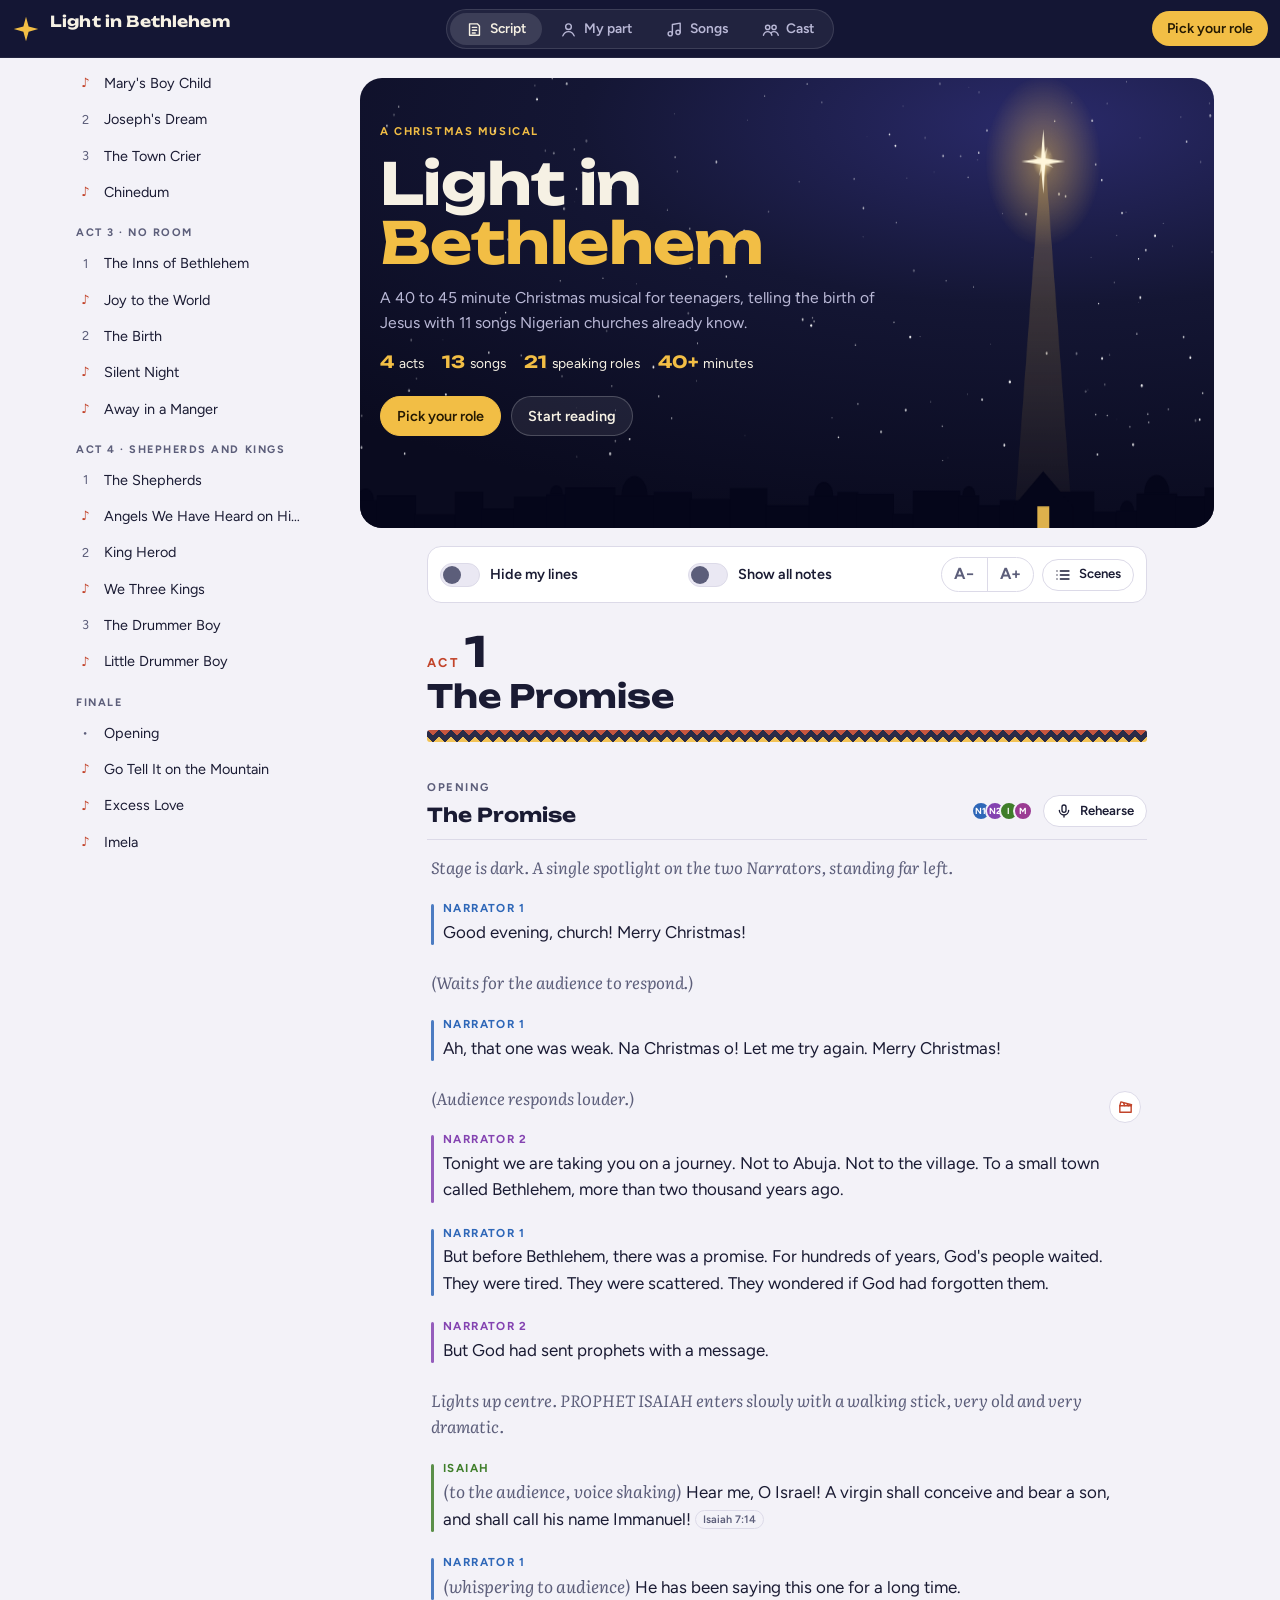
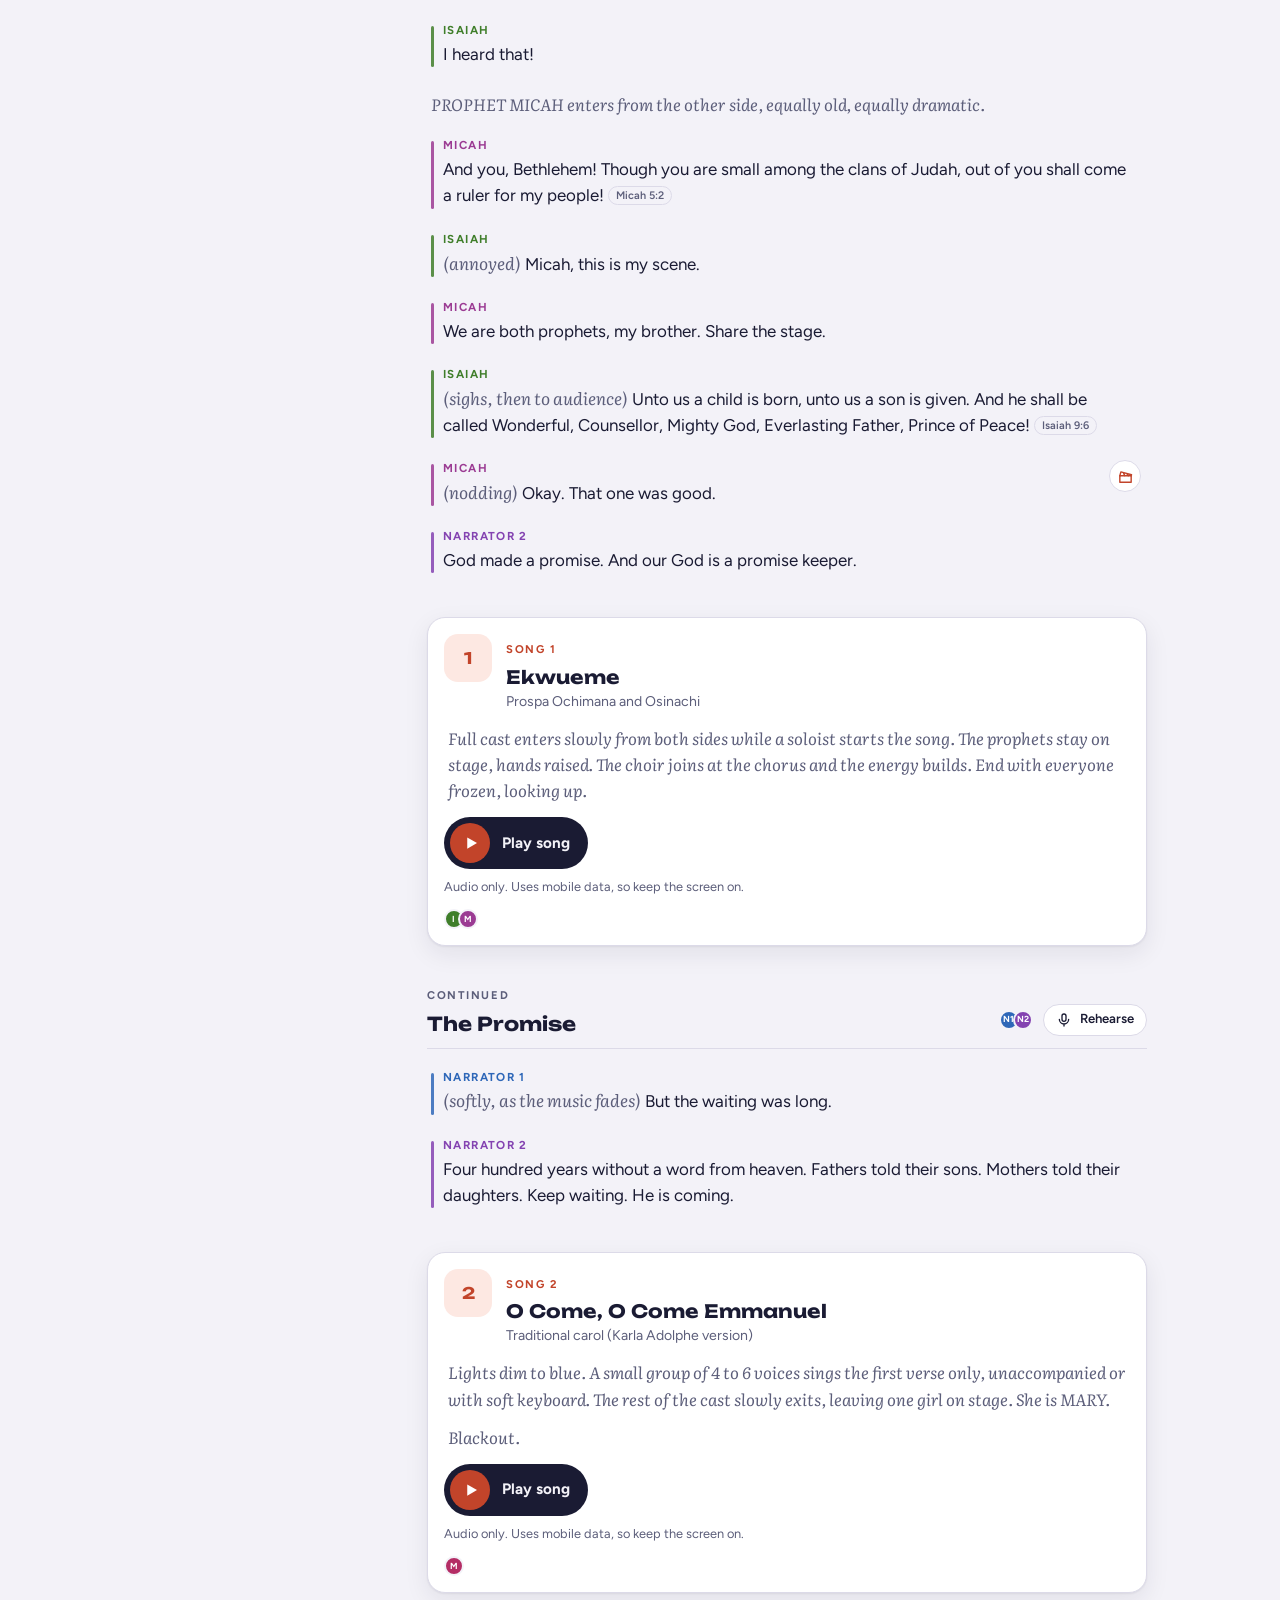
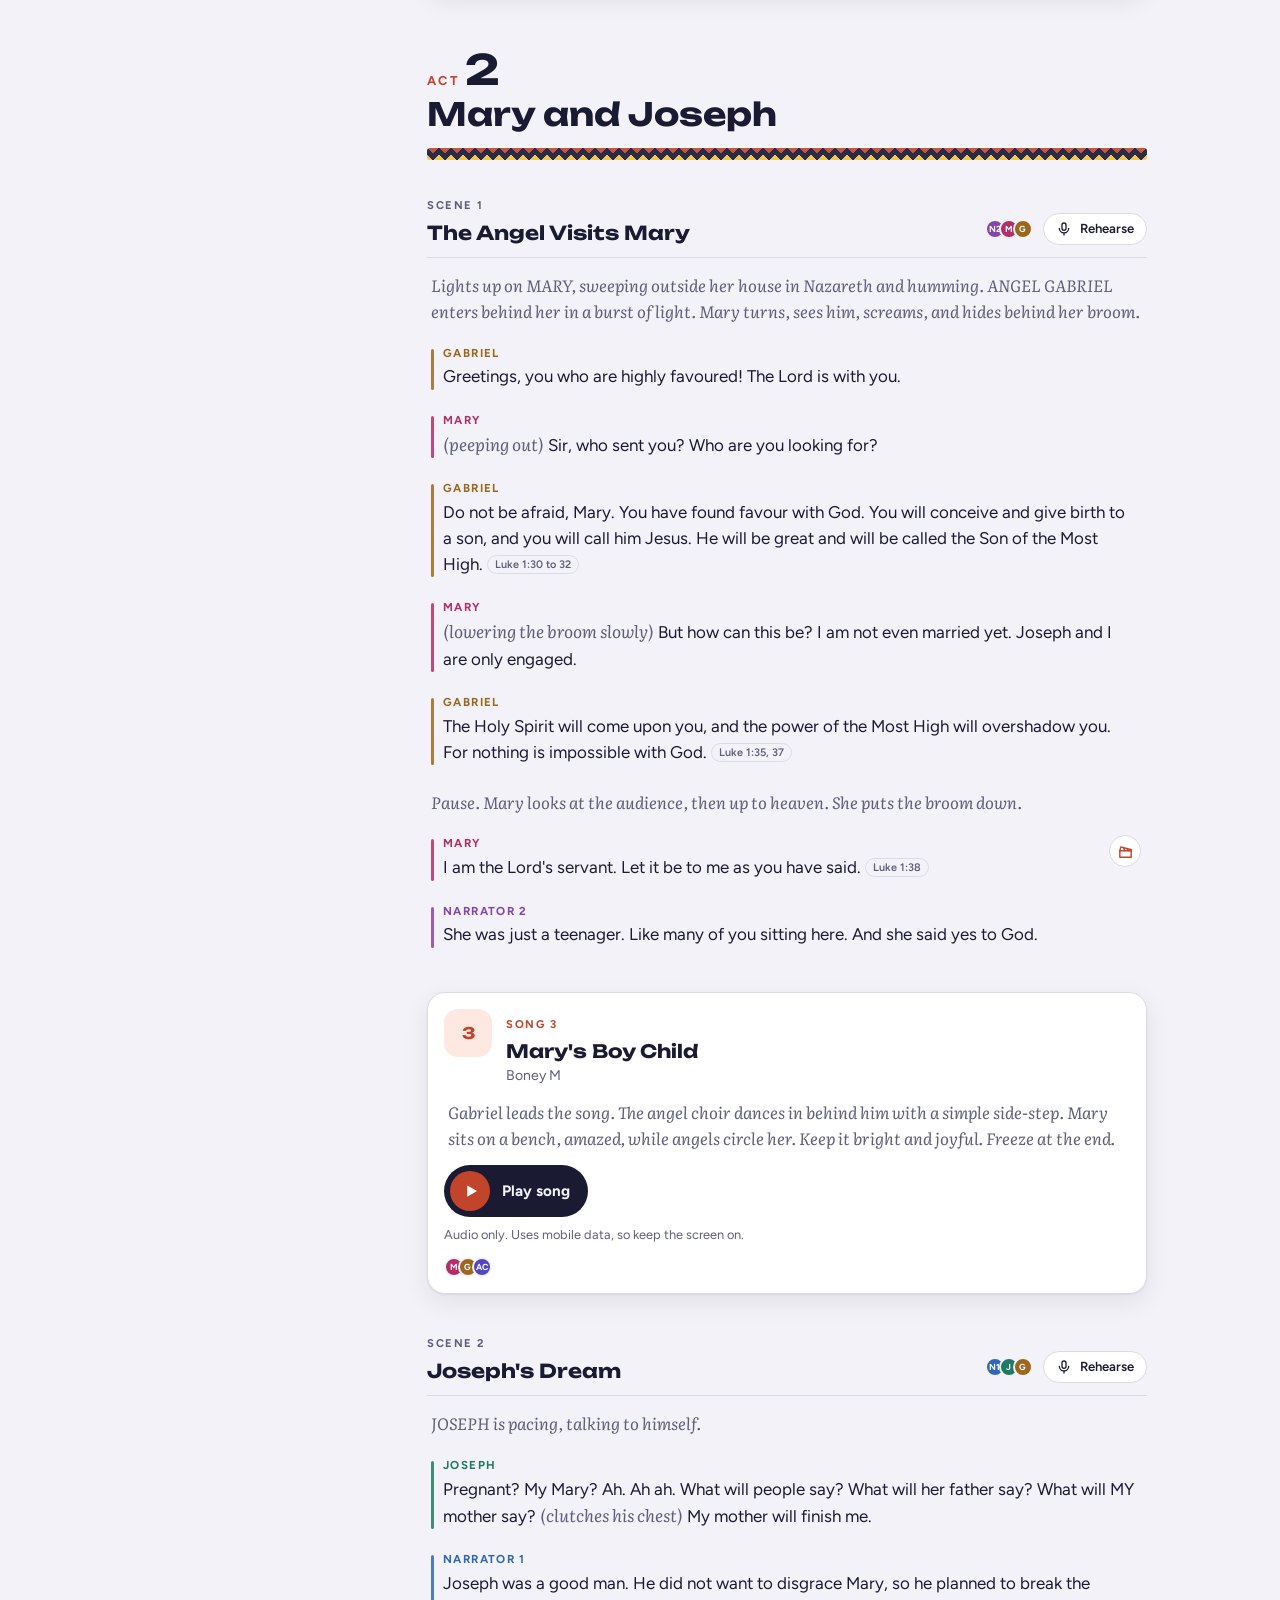
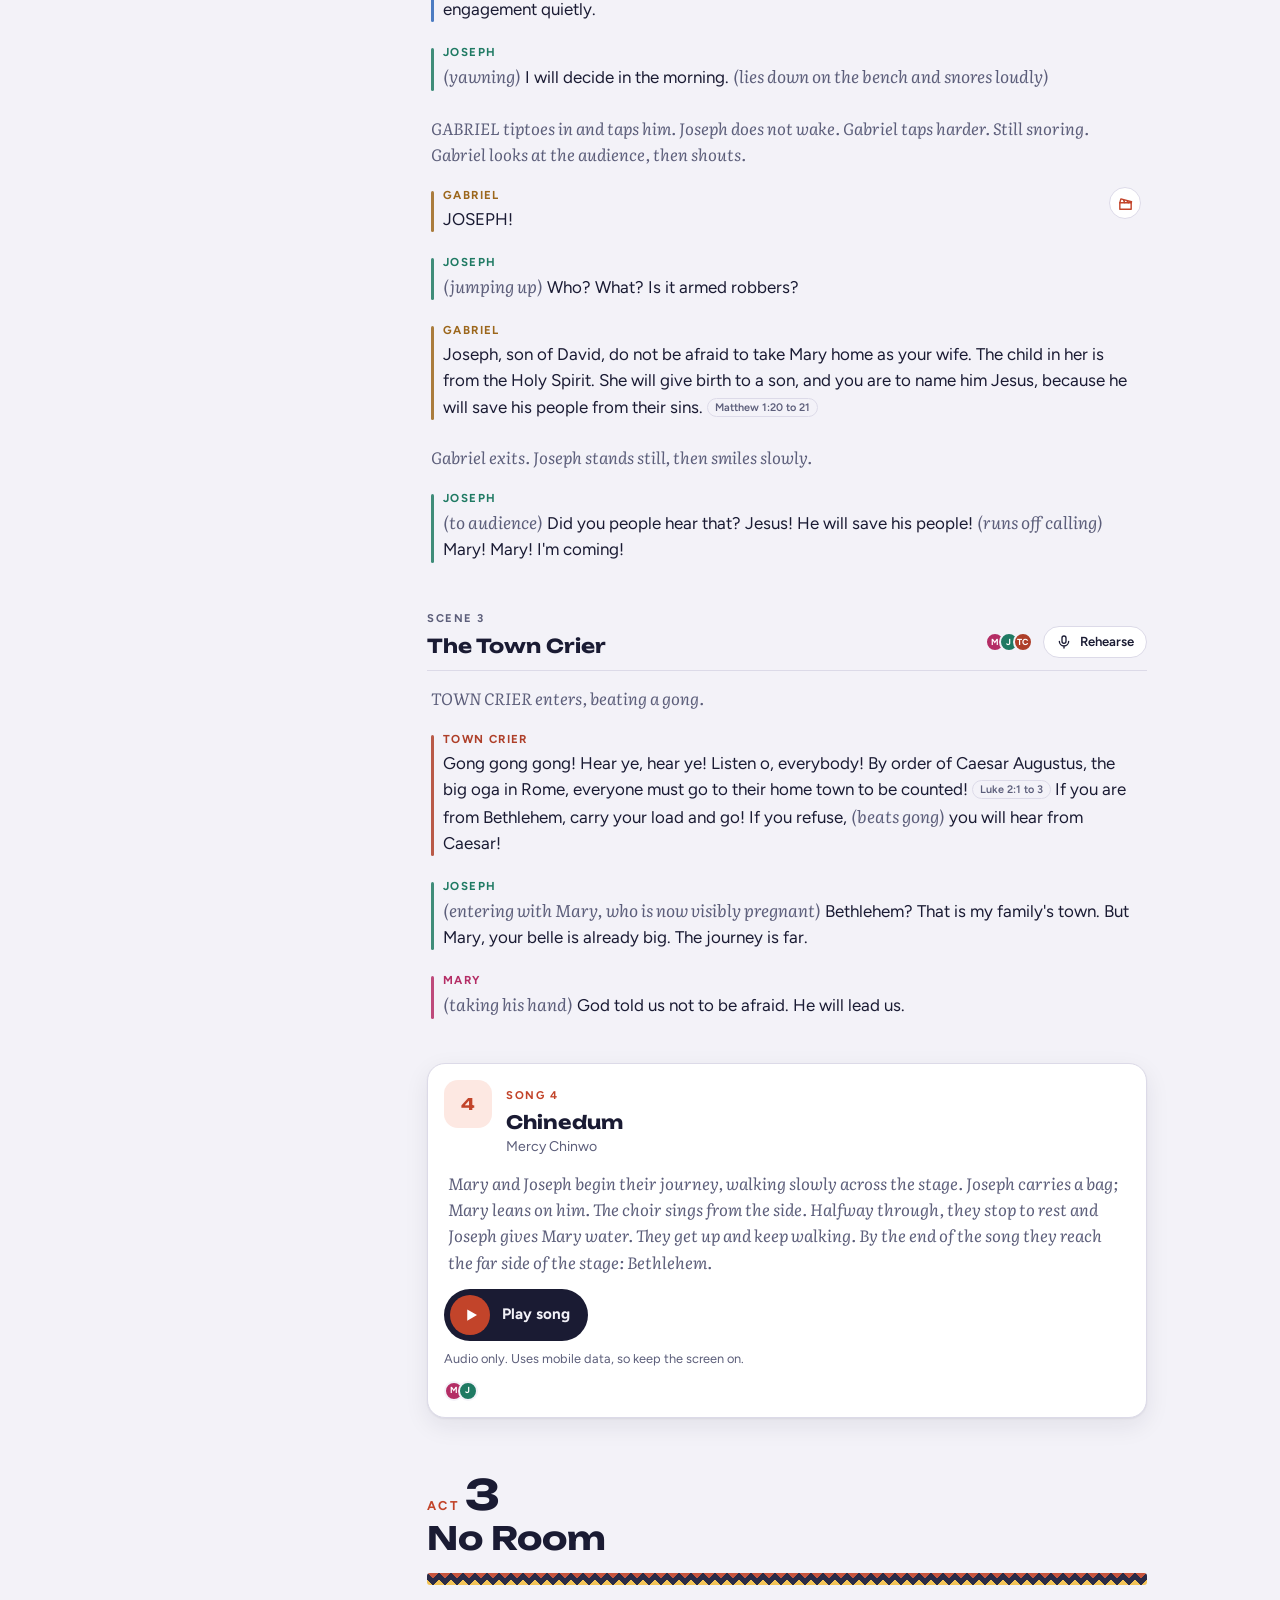
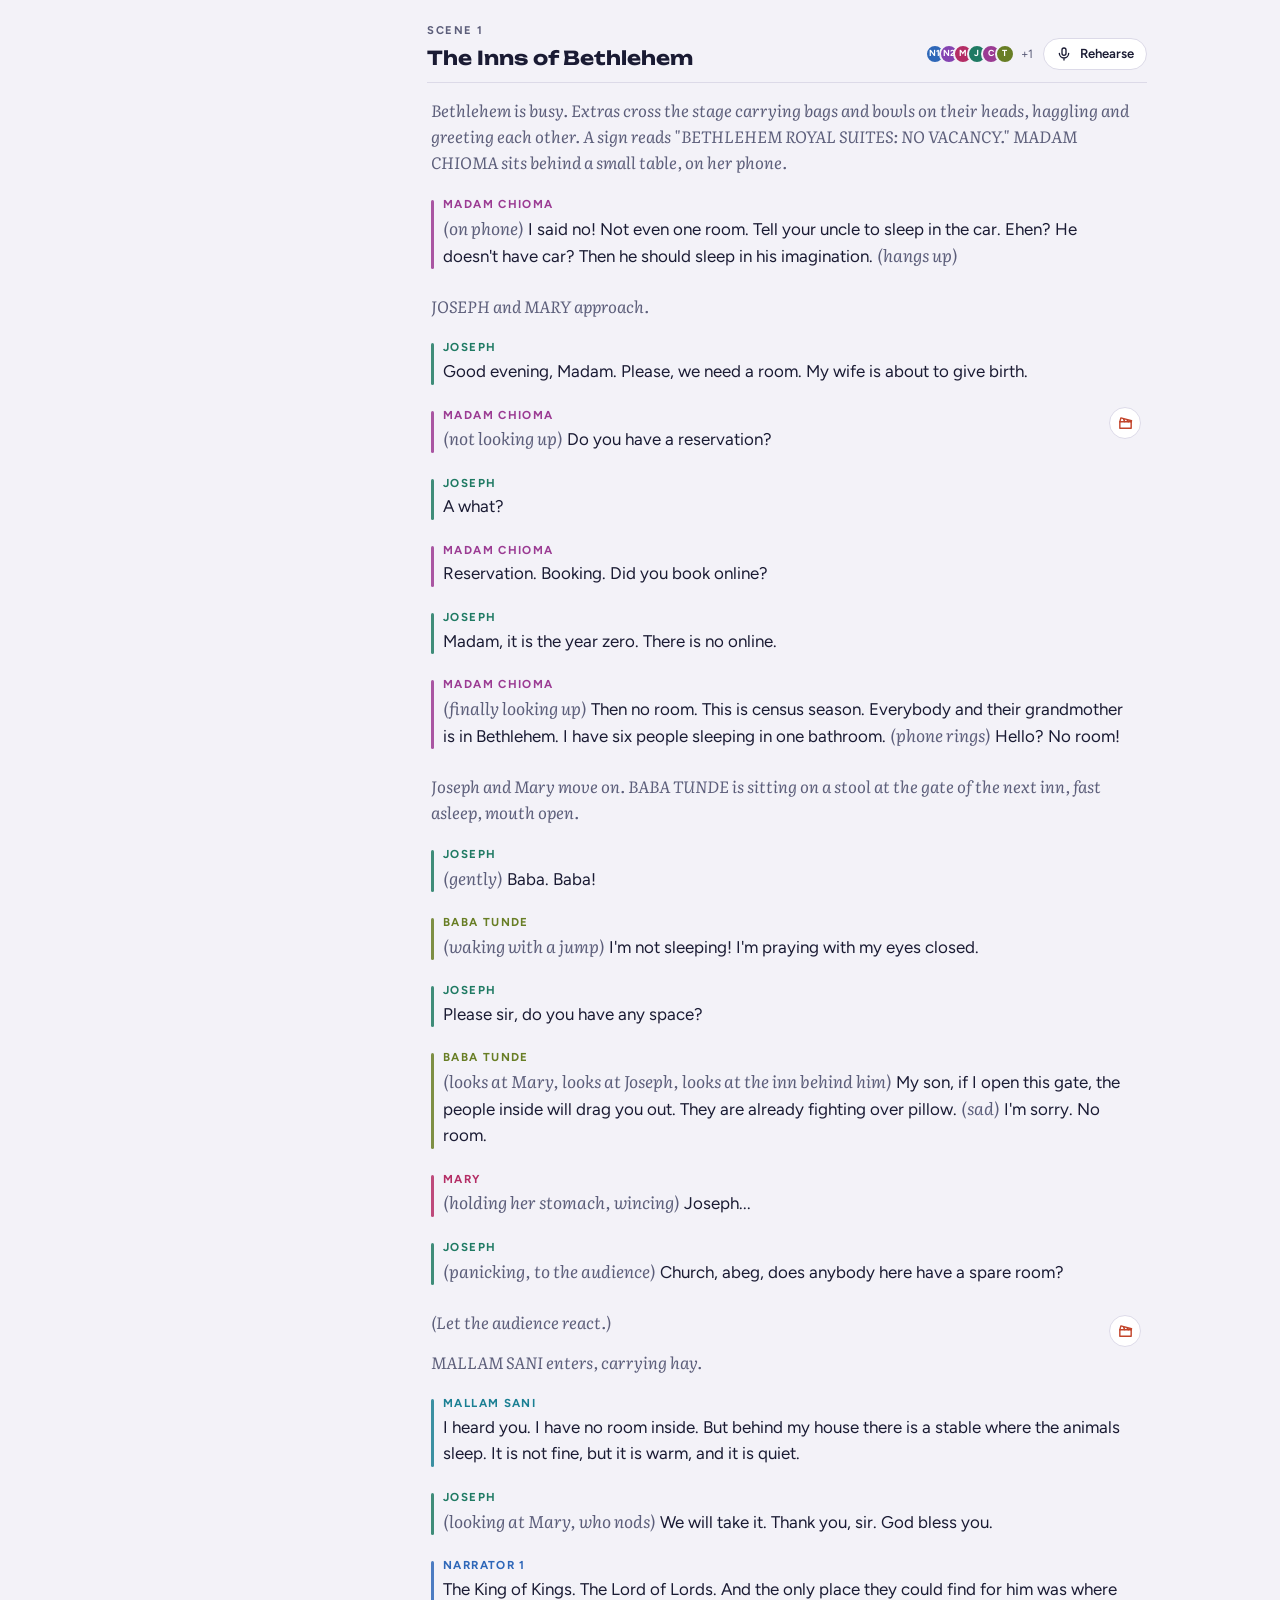
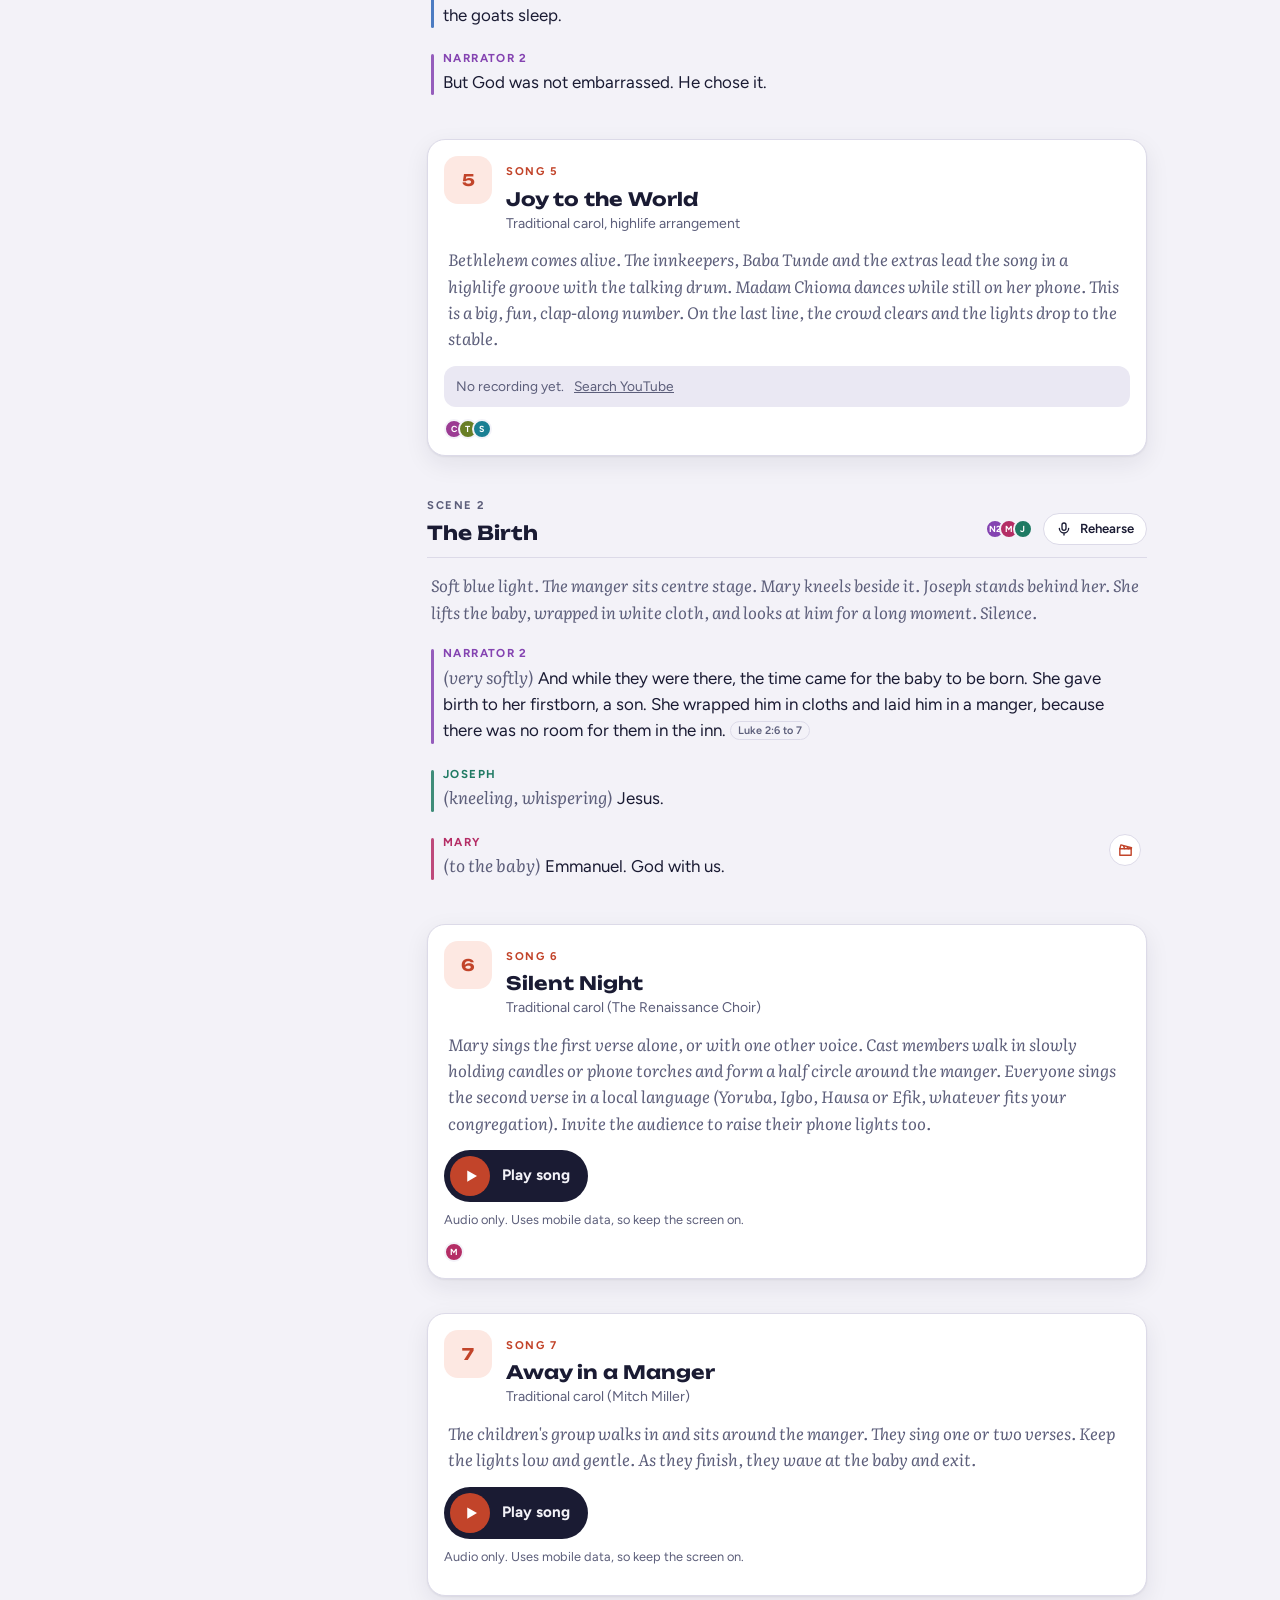
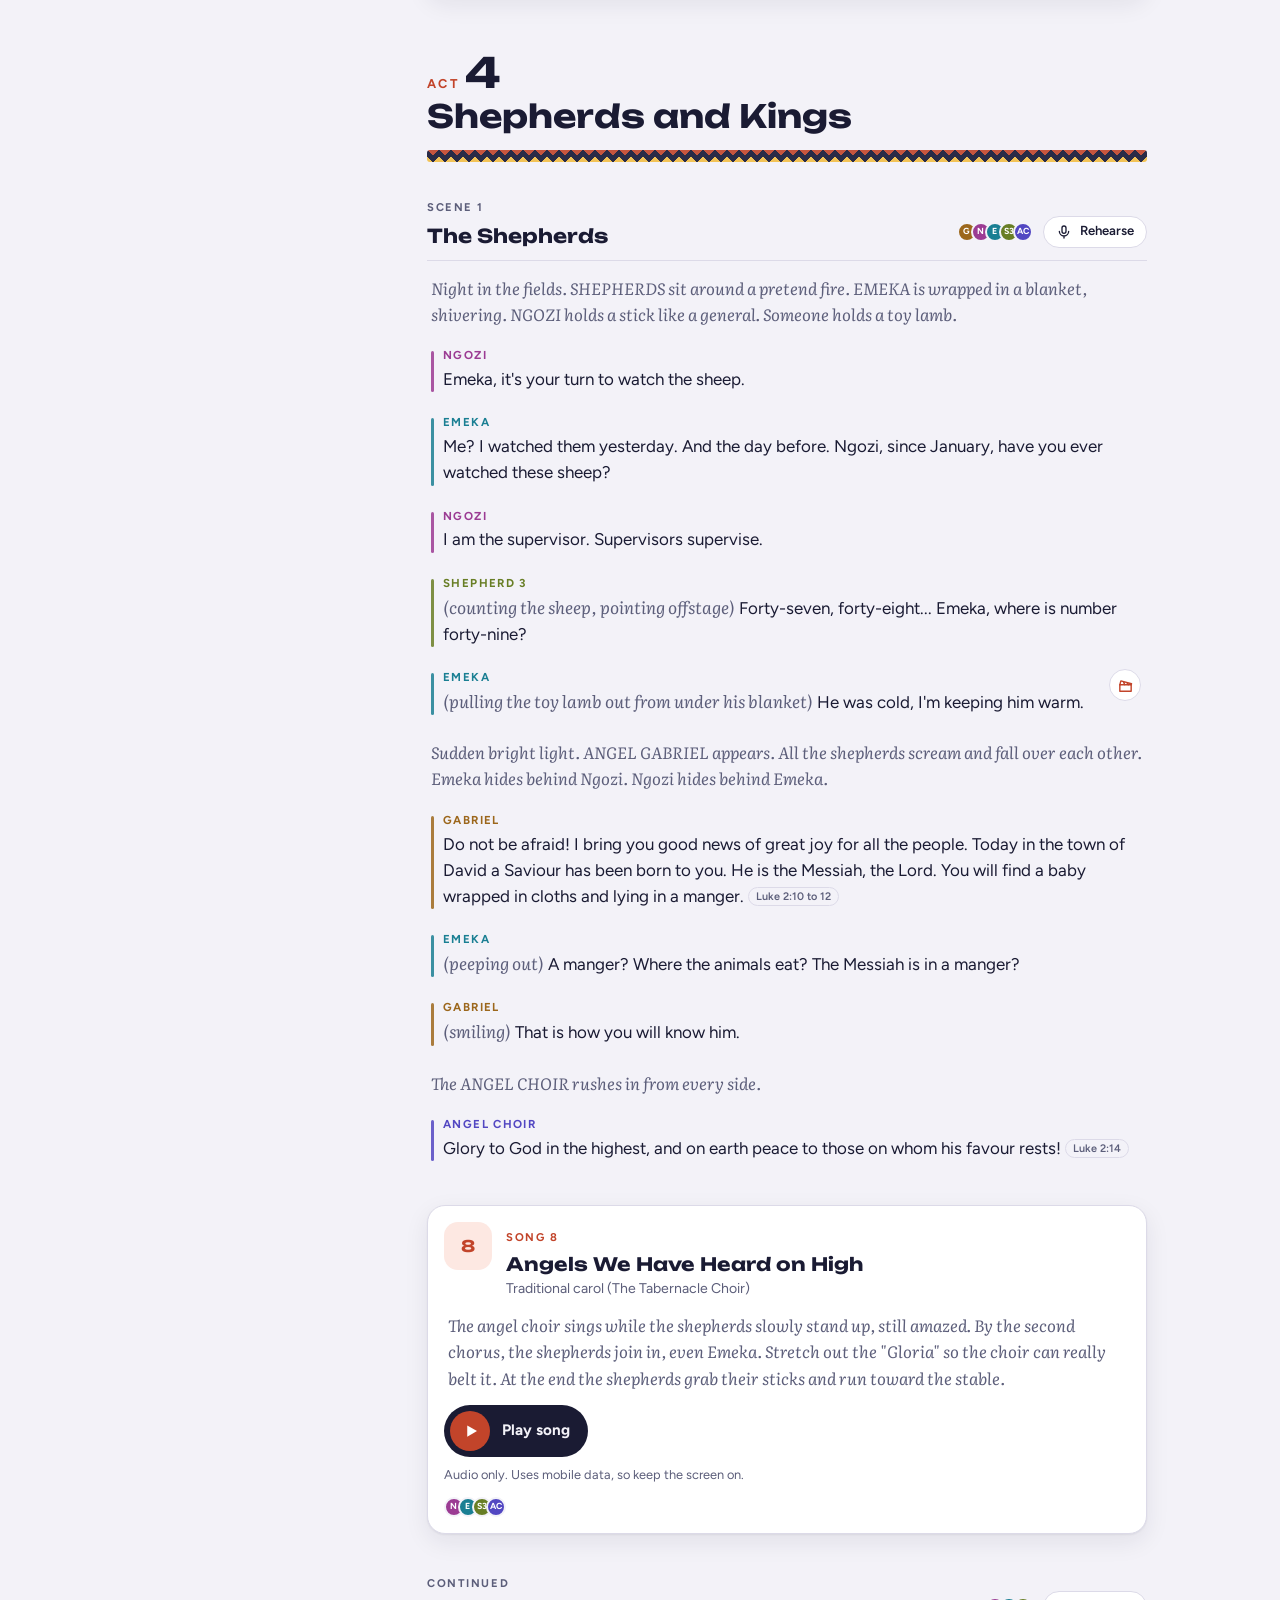
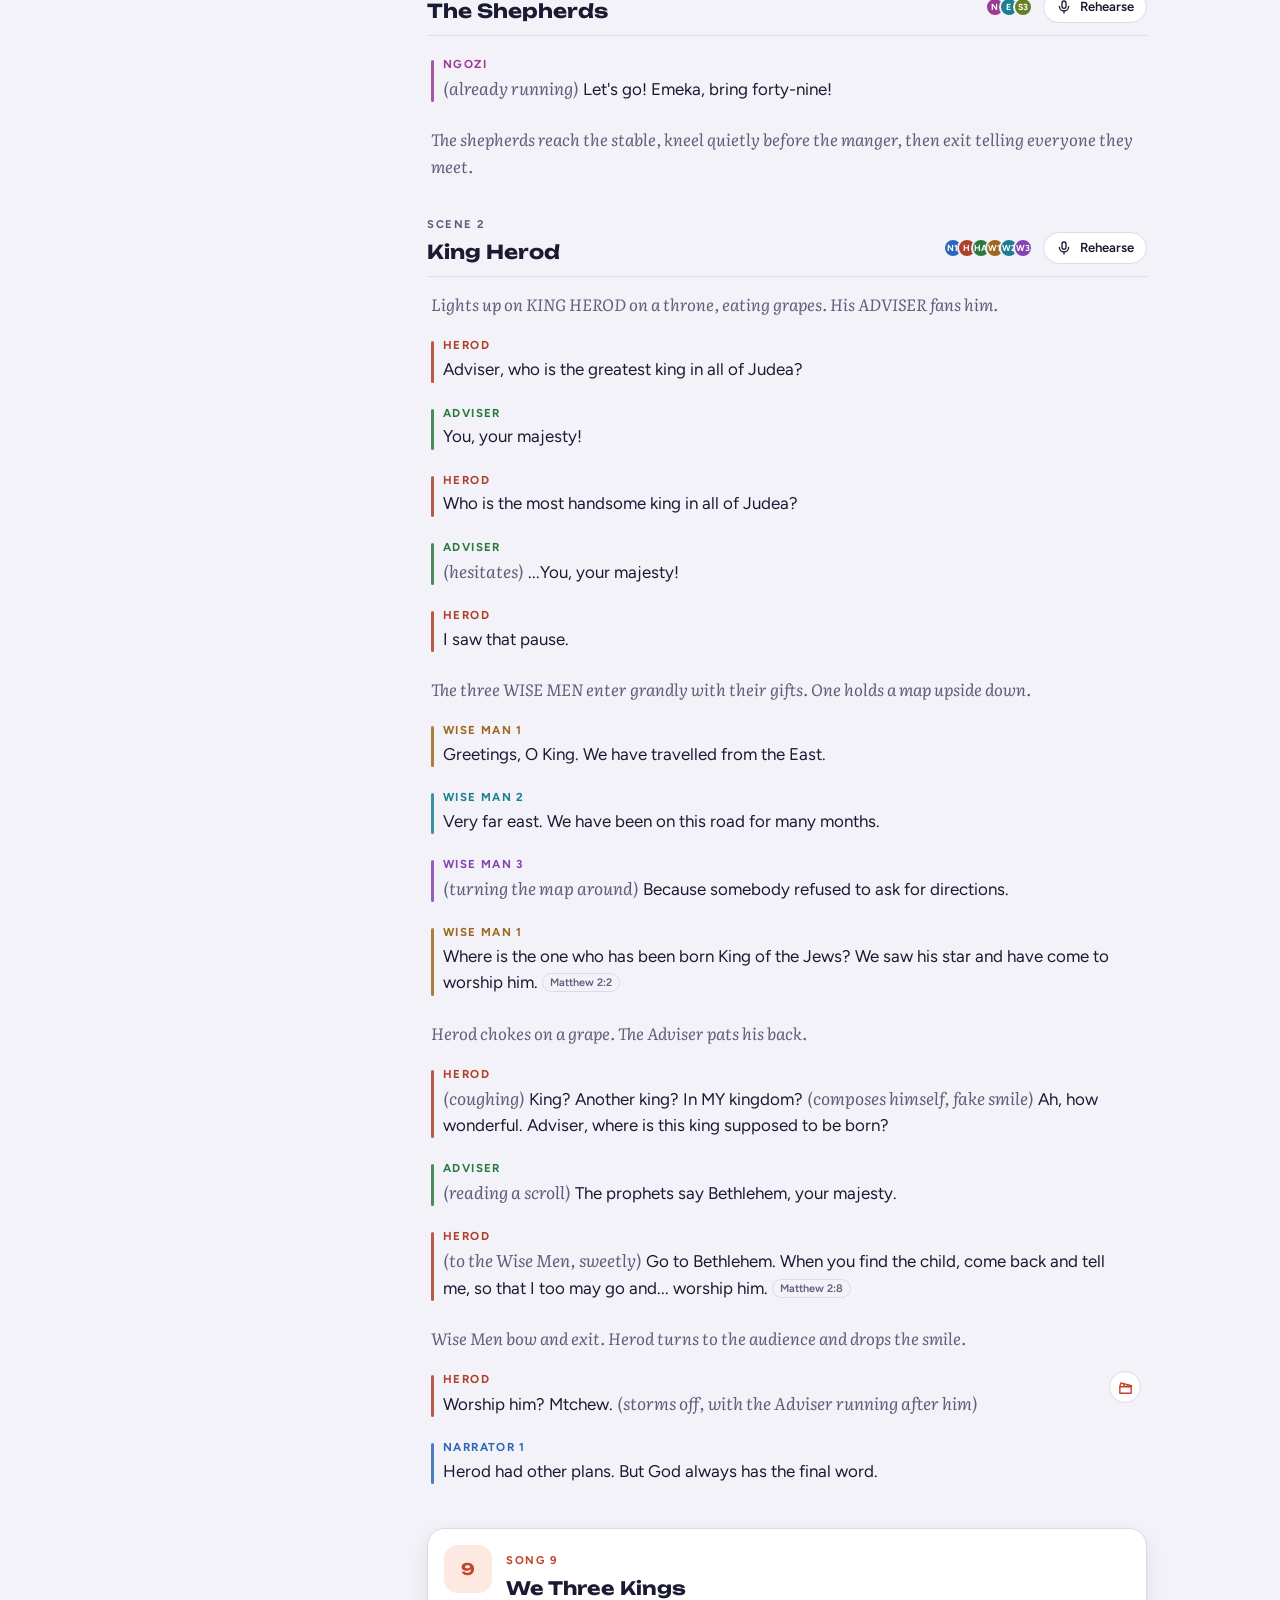
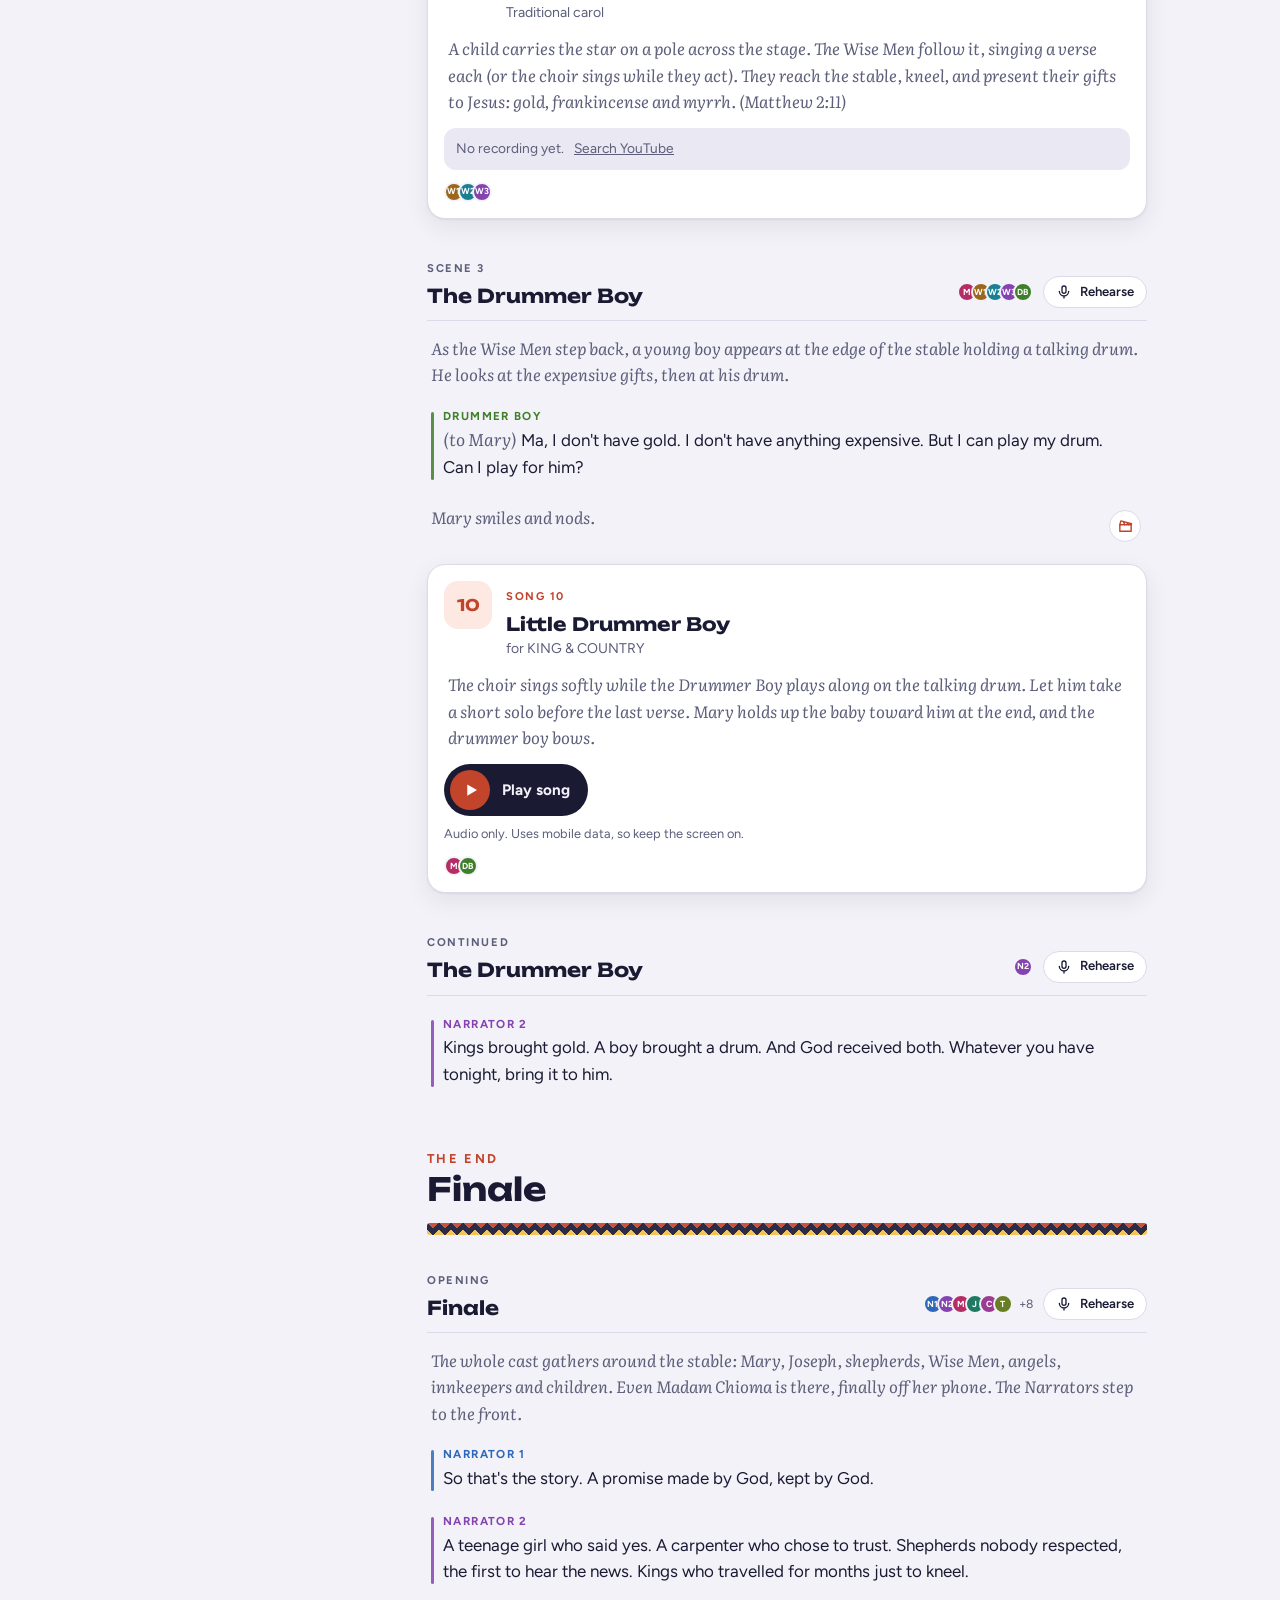
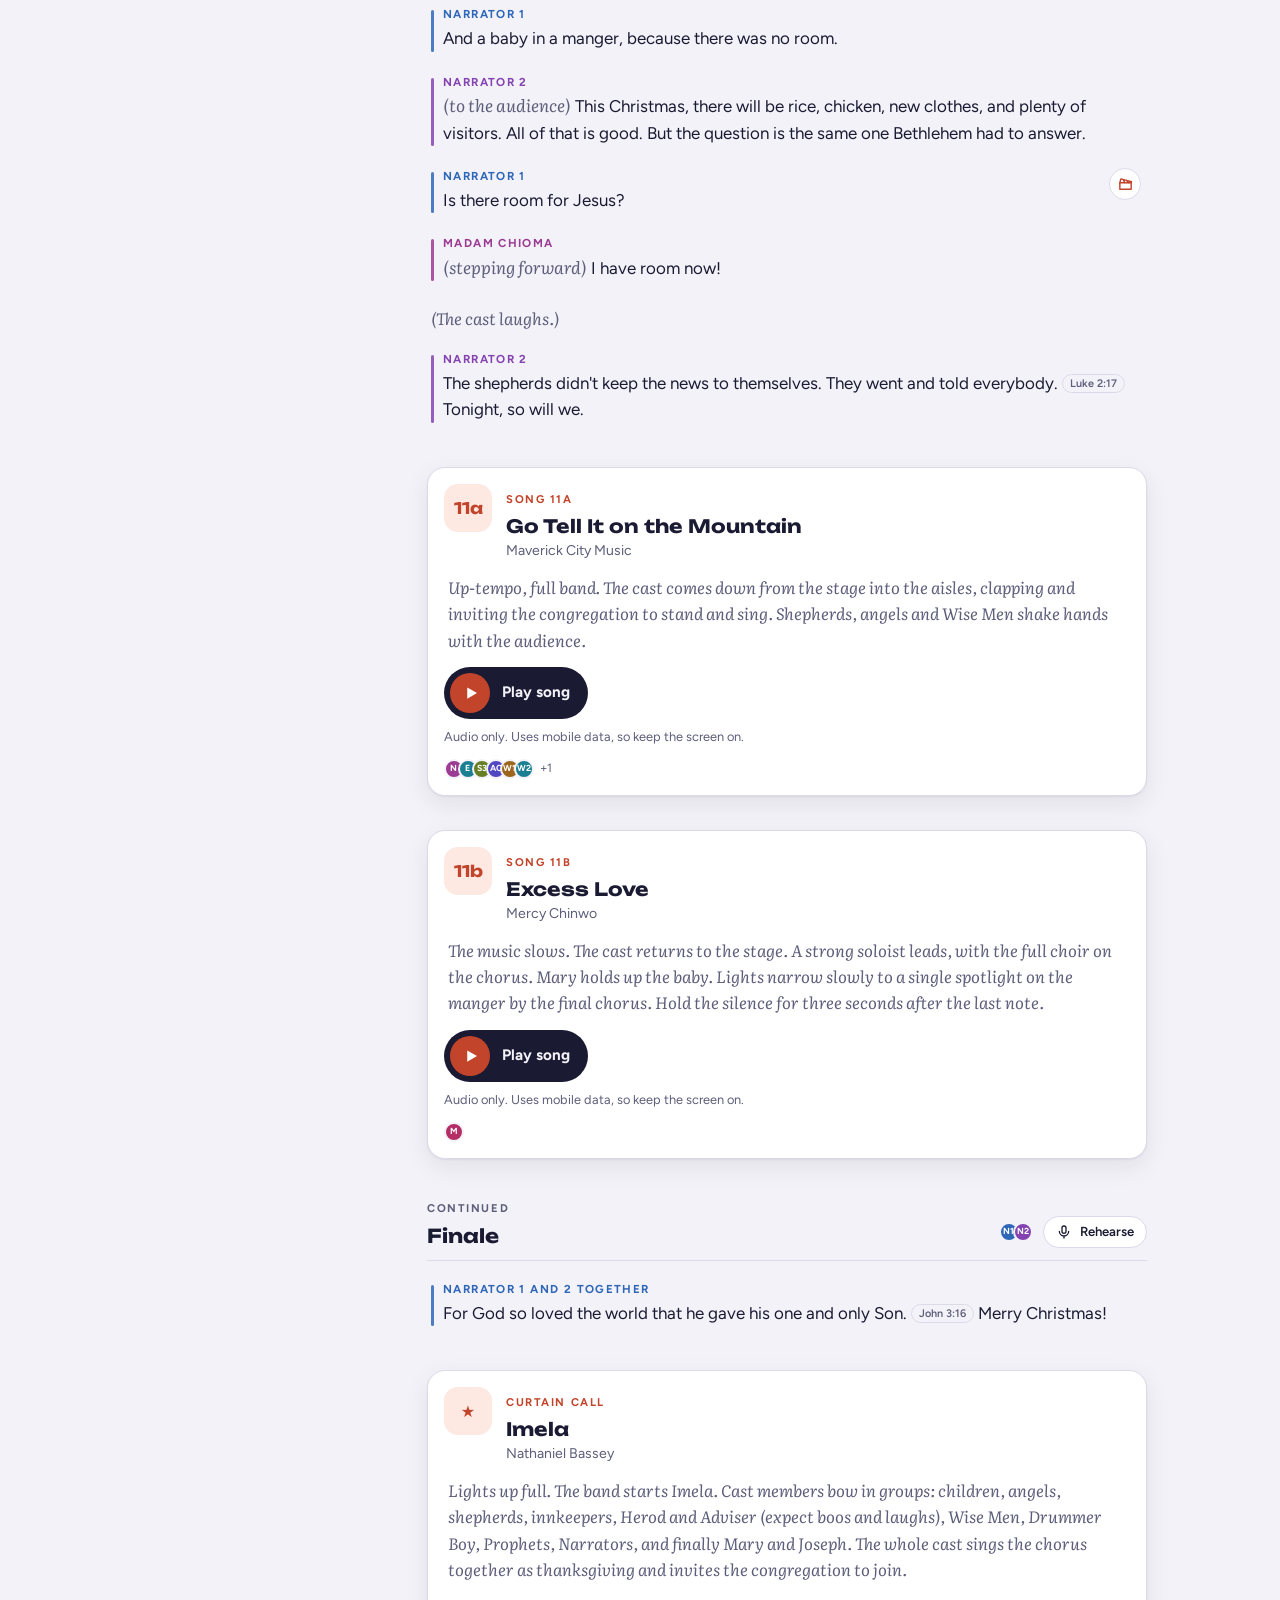
==== commit b445a287: "Serve the play from the repo root after the rename The repo is now light-in-bethlehem, so the site m" ====
--- a/light-in-bethlehem/index.html
+++ b/light-in-bethlehem/index.html
@@ -2,95 +2,13 @@
 <html lang="en">
 <head>
   <meta charset="utf-8">
-  <meta name="viewport" content="width=device-width, initial-scale=1, viewport-fit=cover">
+  <meta name="viewport" content="width=device-width, initial-scale=1">
   <title>Light in Bethlehem</title>
-  <meta name="description" content="Script, songs and rehearsal helper for Light in Bethlehem: A Christmas Musical.">
-  <meta name="theme-color" content="#141634">
-  <link rel="icon" href="data:image/svg+xml,%3Csvg xmlns='http://www.w3.org/2000/svg' viewBox='0 0 32 32'%3E%3Crect width='32' height='32' rx='8' fill='%23141634'/%3E%3Cpath d='M16 4l2.6 9.4L28 16l-9.4 2.6L16 28l-2.6-9.4L4 16l9.4-2.6z' fill='%23f5c451'/%3E%3C/svg%3E">
-  <link rel="preconnect" href="https://fonts.googleapis.com">
-  <link rel="preconnect" href="https://fonts.gstatic.com" crossorigin>
-  <link rel="stylesheet" href="https://fonts.googleapis.com/css2?family=Figtree:wght@400;500;600;700&family=Literata:ital,opsz,wght@1,7..72,400&family=Unbounded:wght@600;700&display=swap">
-  <link rel="stylesheet" href="style.css">
+  <meta http-equiv="refresh" content="0; url=../">
+  <script>location.replace('../' + location.search + location.hash);</script>
+  <style>body{font-family:system-ui,sans-serif;background:#141634;color:#f6f1e4;display:grid;place-items:center;min-height:100vh;margin:0}a{color:#f5c451}</style>
 </head>
 <body>
-  <header class="appbar">
-    <svg class="mark" viewBox="0 0 32 32" aria-hidden="true"><path d="M16 2l3 11 11 3-11 3-3 11-3-11-11-3 11-3z" fill="currentColor"/></svg>
-    <div class="appbar-titles">
-      <span class="appbar-title" id="appTitle">Light in Bethlehem</span>
-      <span class="appbar-sub" id="appSub"></span>
-    </div>
-    <button class="role-chip empty" id="roleChip" type="button"><span>Pick your role</span></button>
-  </header>
-
-  <nav class="tabbar" aria-label="Sections">
-    <a class="tab" href="#script" data-view="script" aria-current="page">
-      <svg viewBox="0 0 24 24" fill="none" stroke="currentColor" stroke-width="2" stroke-linecap="round" stroke-linejoin="round" aria-hidden="true"><path d="M5 4h11l3 3v13H5z"/><path d="M9 9h6M9 13h6M9 17h4"/></svg>
-      <span>Script</span>
-    </a>
-    <a class="tab" href="#my-part" data-view="my-part">
-      <svg viewBox="0 0 24 24" fill="none" stroke="currentColor" stroke-width="2" stroke-linecap="round" stroke-linejoin="round" aria-hidden="true"><circle cx="12" cy="8" r="4"/><path d="M4 21c1.5-4 4.5-6 8-6s6.5 2 8 6"/></svg>
-      <span>My part</span>
-    </a>
-    <a class="tab" href="#songs" data-view="songs">
-      <svg viewBox="0 0 24 24" fill="none" stroke="currentColor" stroke-width="2" stroke-linecap="round" stroke-linejoin="round" aria-hidden="true"><path d="M9 18V5l11-2v13"/><circle cx="6" cy="18" r="3"/><circle cx="17" cy="16" r="3"/></svg>
-      <span>Songs</span>
-    </a>
-    <a class="tab" href="#cast" data-view="cast">
-      <svg viewBox="0 0 24 24" fill="none" stroke="currentColor" stroke-width="2" stroke-linecap="round" stroke-linejoin="round" aria-hidden="true"><circle cx="8" cy="9" r="3"/><circle cx="17" cy="9" r="3"/><path d="M2 20c1-3 3.5-5 6-5s5 2 6 5M13 16.5c1-1 2.4-1.5 4-1.5 2.5 0 5 2 6 5"/></svg>
-      <span>Cast</span>
-    </a>
-  </nav>
-
-  <div class="shell" id="shell">
-    <aside class="rail" aria-label="Scenes"><nav class="index" id="railIndex"></nav></aside>
-    <main>
-      <section class="view" id="view-script"><p class="loading">Loading the script…</p></section>
-      <section class="view" id="view-my-part" hidden></section>
-      <section class="view" id="view-songs" hidden></section>
-      <section class="view" id="view-cast" hidden></section>
-    </main>
-  </div>
-
-  <div class="dock" id="dock" hidden>
-    <div class="who-now" id="dockStatus" aria-live="polite"></div>
-    <div class="controls">
-      <select id="dockRate" aria-label="Reading speed">
-        <option value="0.85">Slow</option>
-        <option value="1" selected>Normal</option>
-        <option value="1.15">Fast</option>
-      </select>
-      <button class="btn on-night" id="dockPause" type="button">Pause</button>
-      <button class="btn gold" id="dockNext" type="button">Next</button>
-      <button class="btn on-night" id="dockStop" type="button" aria-label="Stop rehearsing">✕</button>
-    </div>
-  </div>
-
-  <div class="sheet" id="roleSheet" hidden>
-    <div class="sheet-backdrop" data-close></div>
-    <div class="sheet-panel" role="dialog" aria-modal="true" aria-labelledby="roleSheetTitle">
-      <div class="sheet-grip"></div>
-      <div class="sheet-head">
-        <div><h2 id="roleSheetTitle">Who are you playing?</h2><p>Your lines light up gold, and My part shows your scenes and songs.</p></div>
-        <button class="icon-btn" type="button" data-close aria-label="Close"><svg viewBox="0 0 24 24" fill="none" stroke="currentColor" stroke-width="2" stroke-linecap="round"><path d="M6 6l12 12M18 6L6 18"/></svg></button>
-      </div>
-      <div id="roleList"></div>
-    </div>
-  </div>
-
-  <div class="sheet" id="sceneSheet" hidden>
-    <div class="sheet-backdrop" data-close></div>
-    <div class="sheet-panel" role="dialog" aria-modal="true" aria-labelledby="sceneSheetTitle">
-      <div class="sheet-grip"></div>
-      <div class="sheet-head">
-        <h2 id="sceneSheetTitle">Scenes</h2>
-        <button class="icon-btn" type="button" data-close aria-label="Close"><svg viewBox="0 0 24 24" fill="none" stroke="currentColor" stroke-width="2" stroke-linecap="round"><path d="M6 6l12 12M18 6L6 18"/></svg></button>
-      </div>
-      <nav class="index" id="sheetIndex"></nav>
-    </div>
-  </div>
-
-  <div class="cards" id="cards" hidden role="dialog" aria-modal="true" aria-label="Cue cards"></div>
-
-  <script src="app.js"></script>
+  <p>Light in Bethlehem has moved to <a href="../">a shorter address</a>…</p>
 </body>
 </html>
